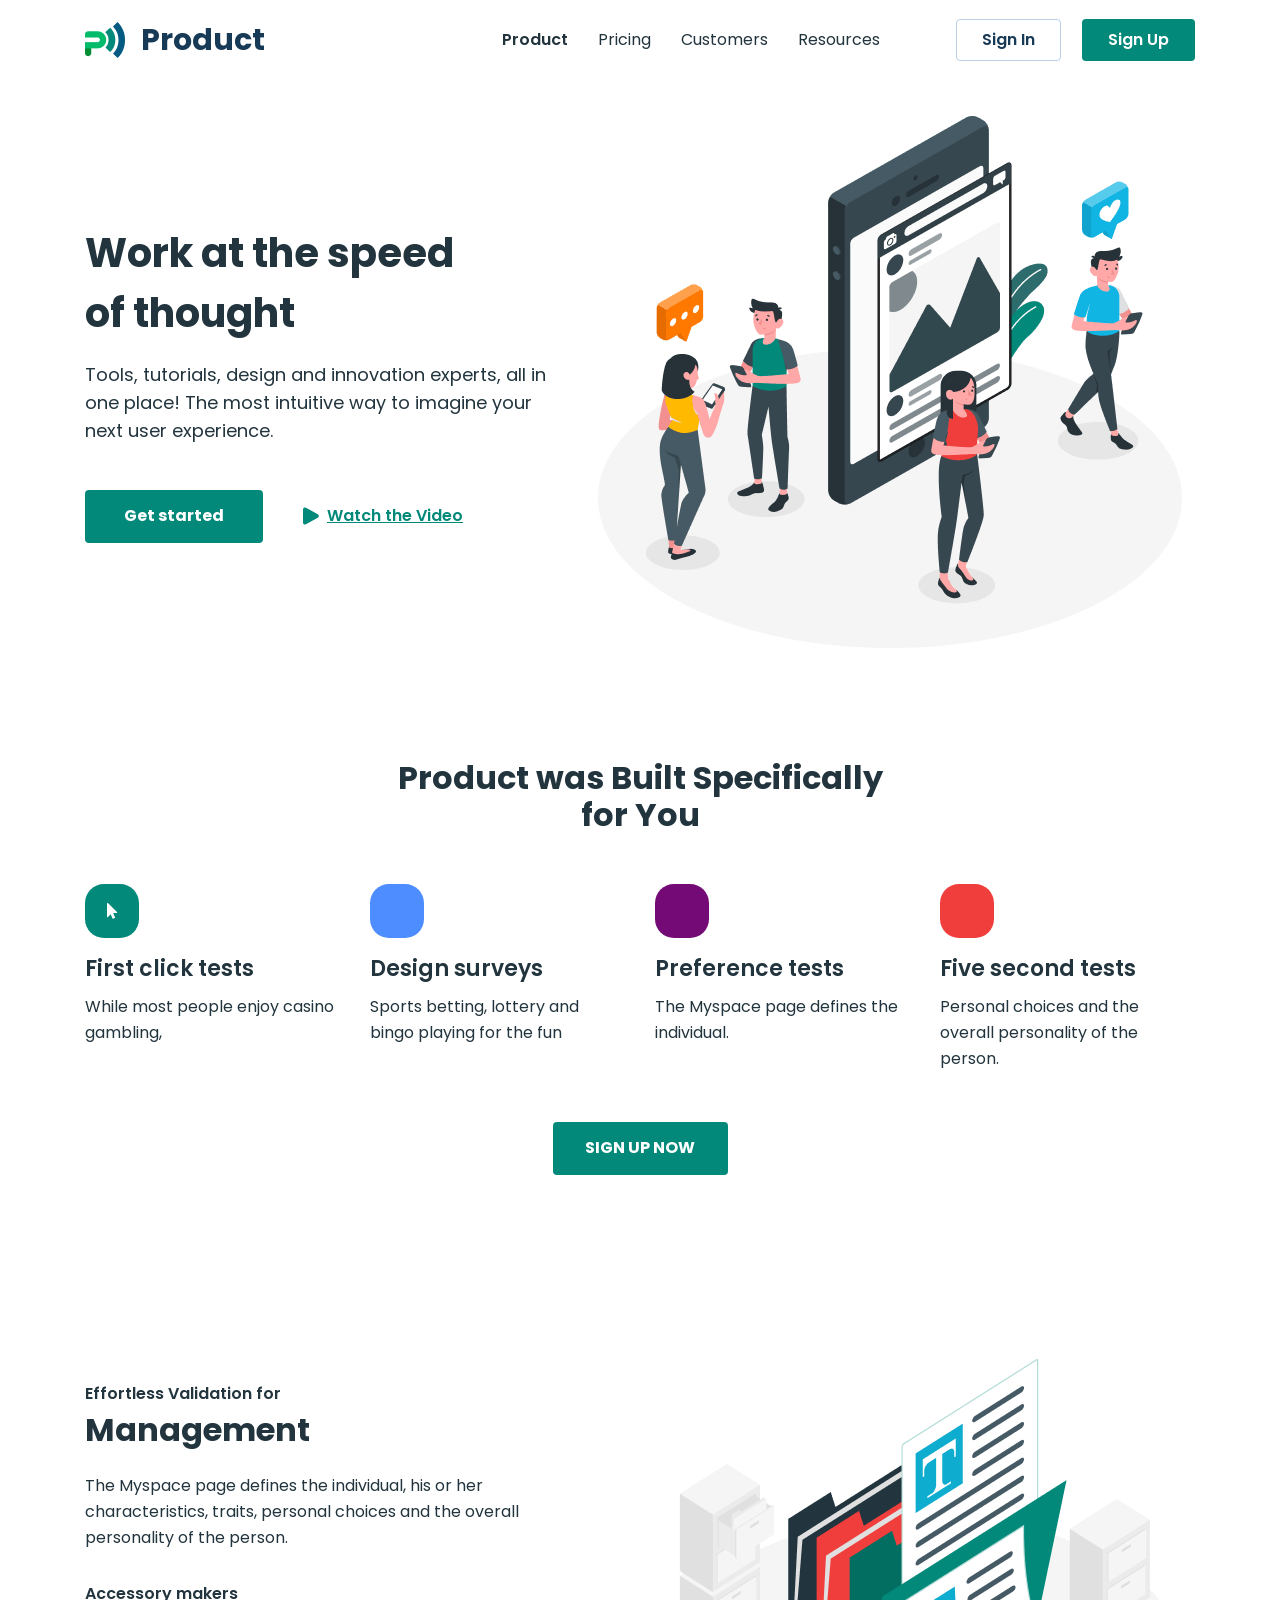
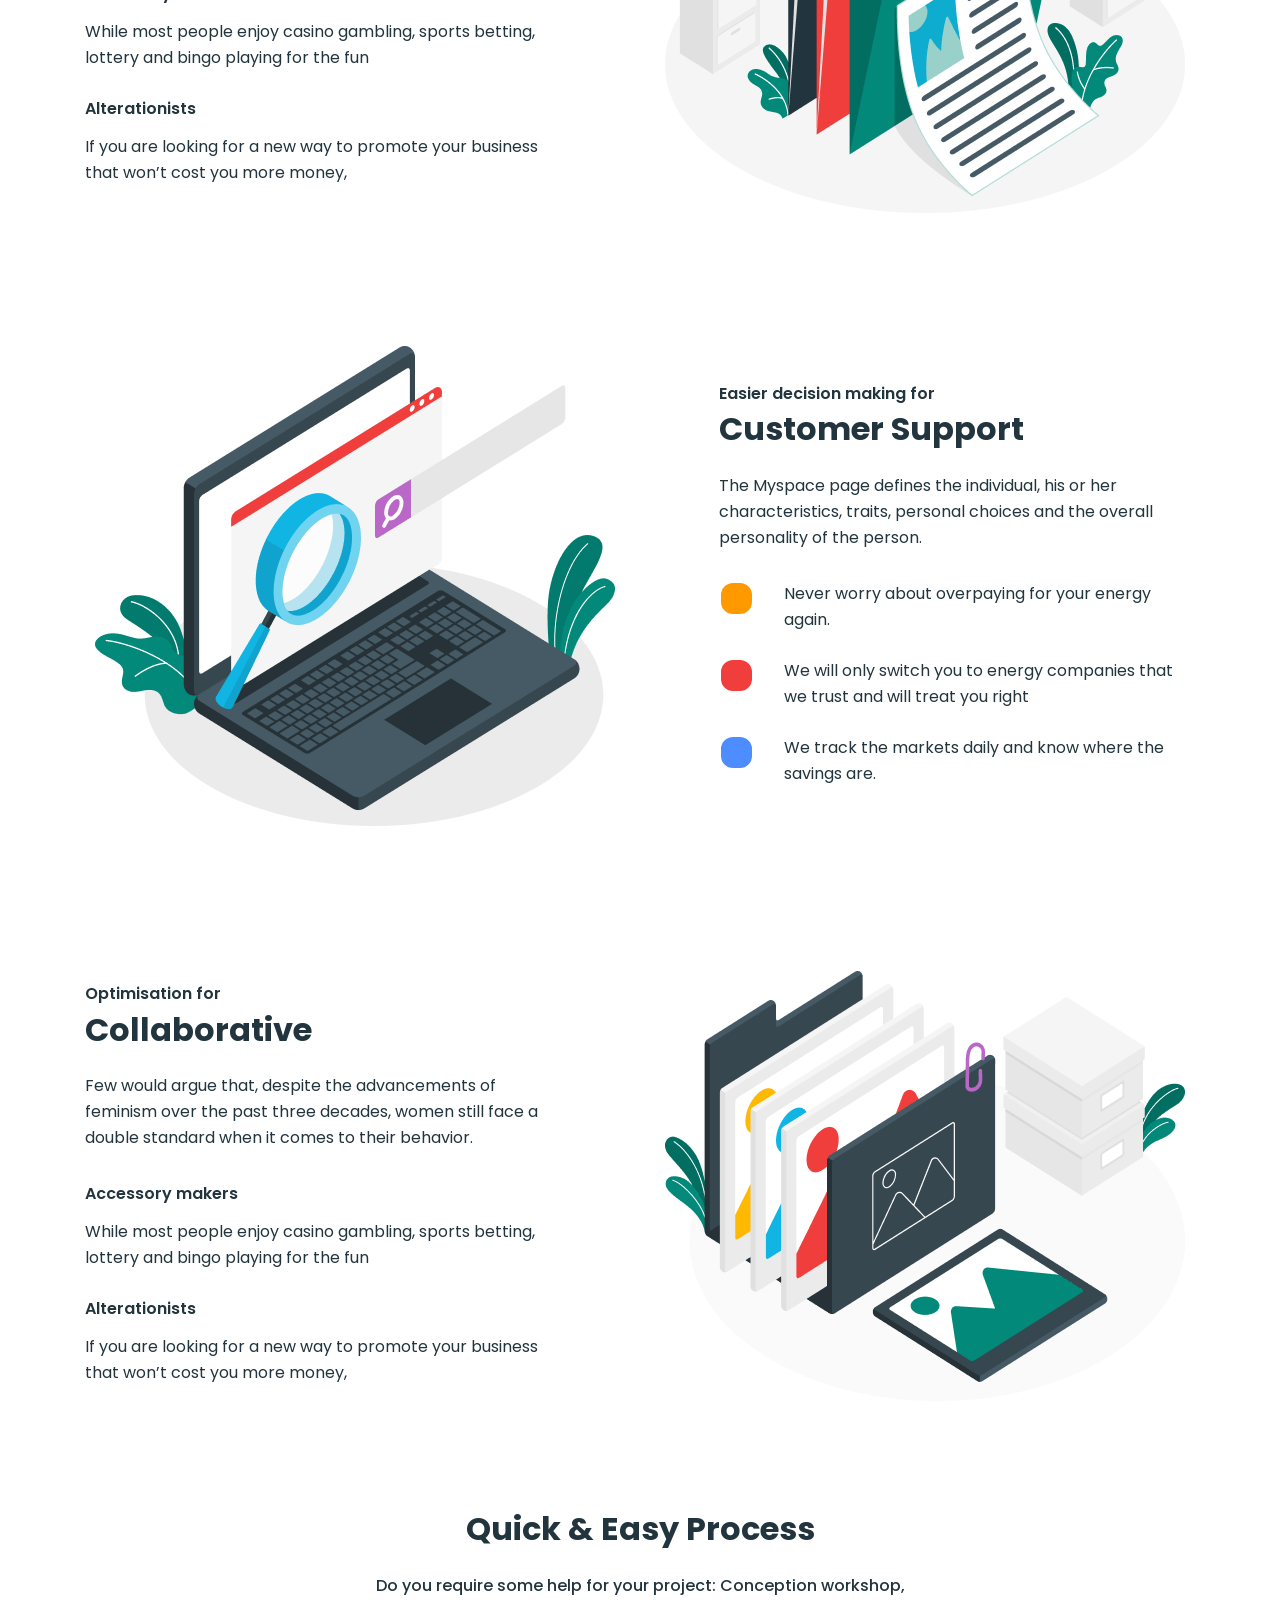
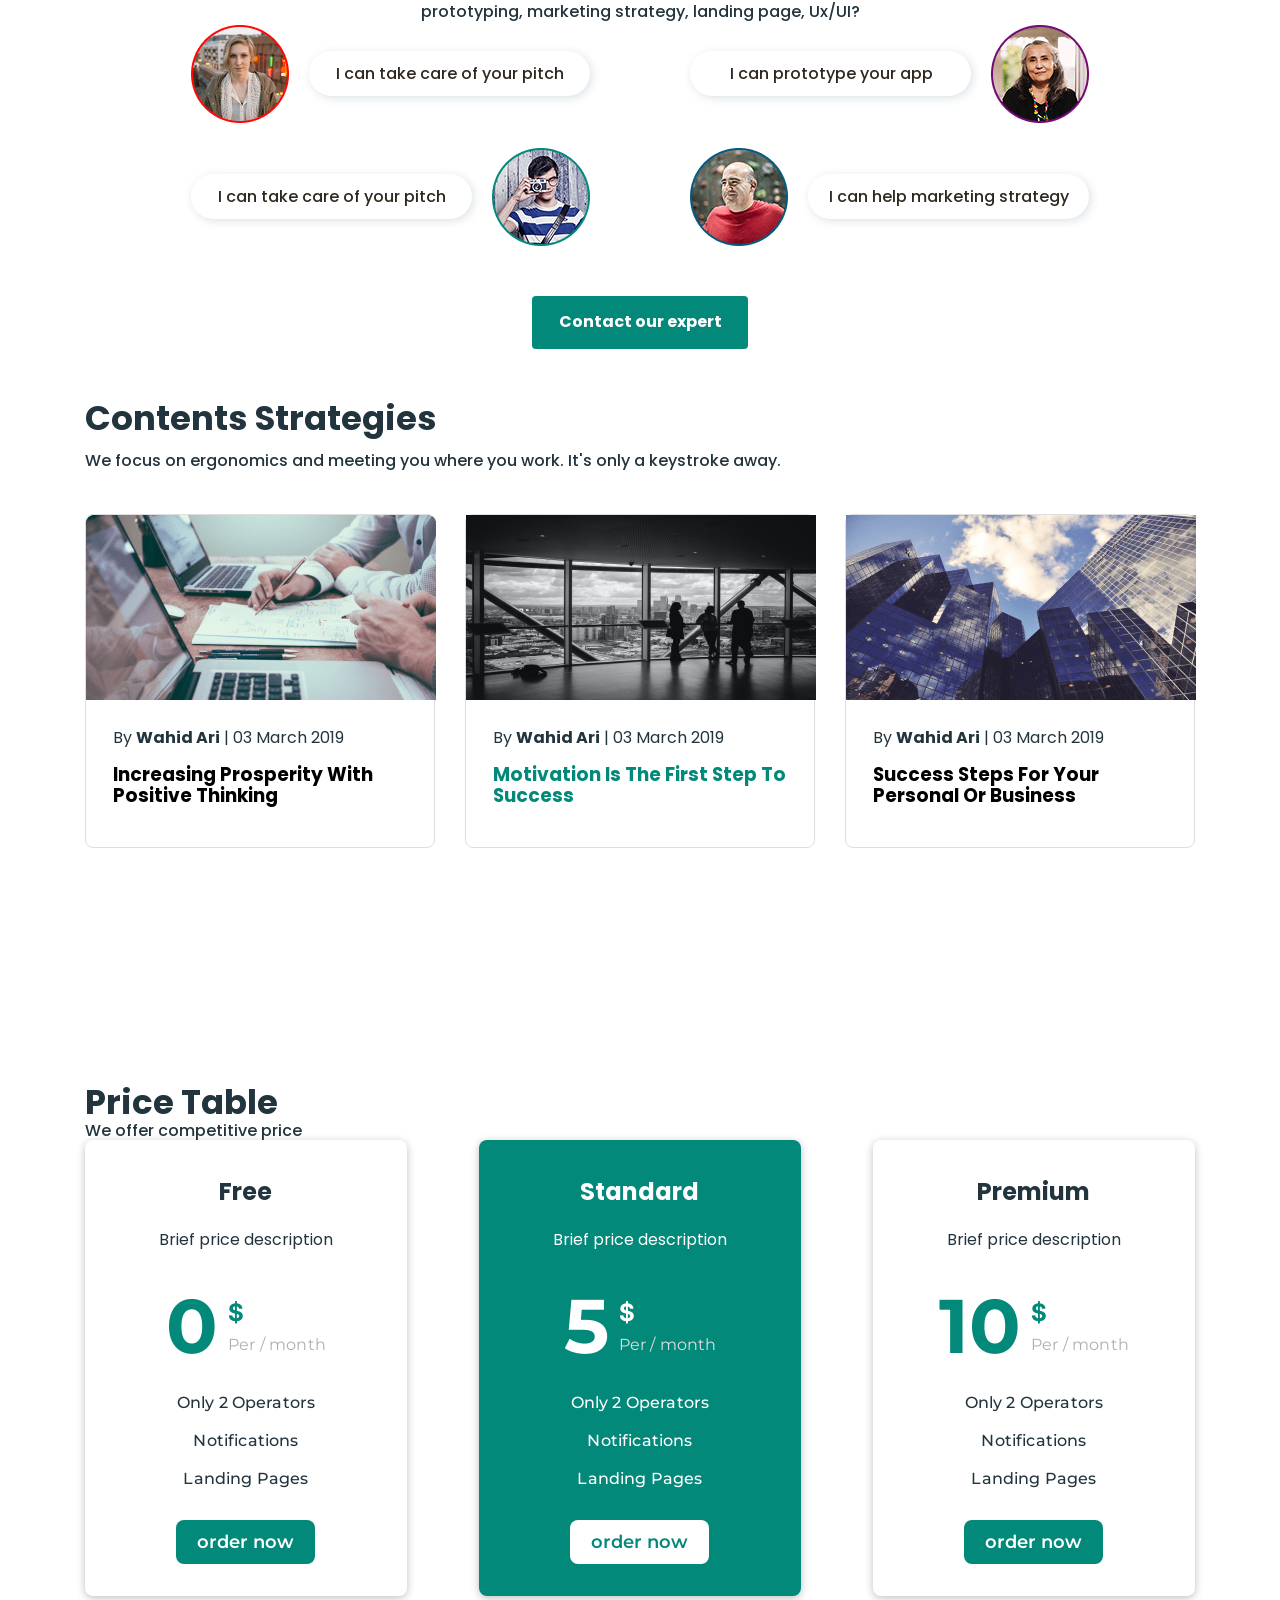
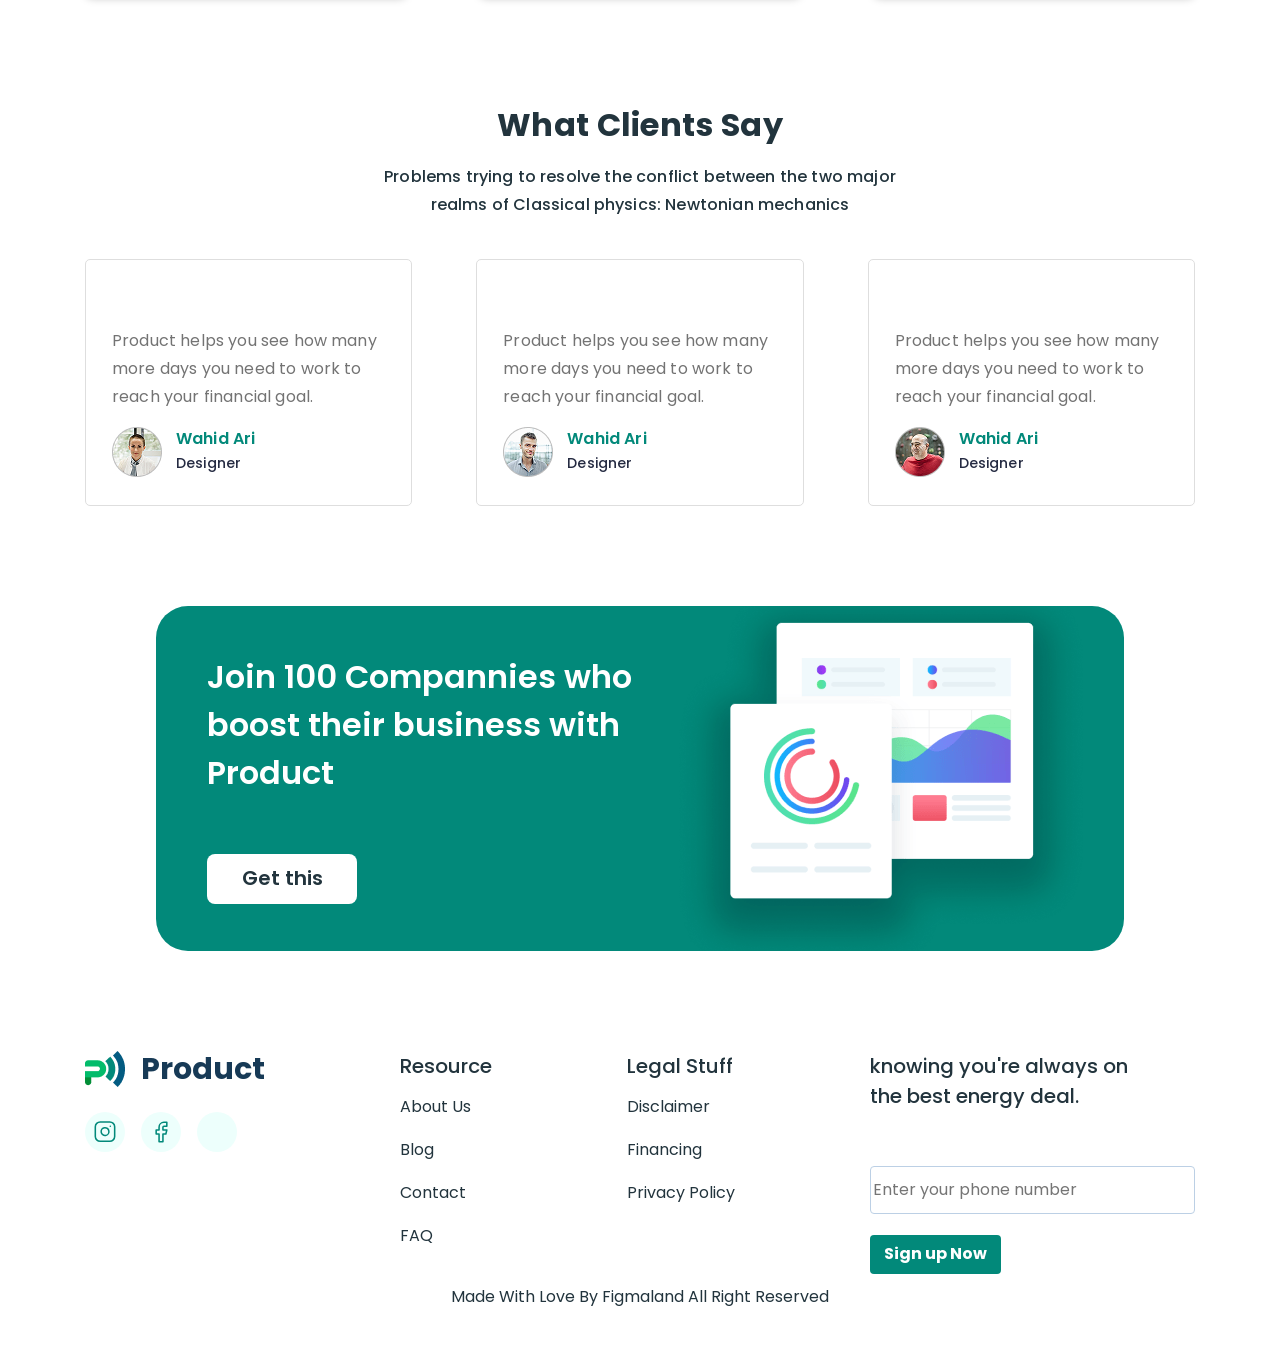
==== index.html @ 06da308f "add icon" ====
<!DOCTYPE html>
<html lang="en">
  <head>
    <meta charset="UTF-8" />
    <meta name="viewport" content="width=device-width, initial-scale=1.0" />
    <title>Bissnes promotion</title>
    <!-- <link rel="preconnect" href="https://fonts.googleapis.com">
<link rel="preconnect" href="https://fonts.gstatic.com" crossorigin>
<link href="https://fonts.googleapis.com/css2?family=Inter:wght@100..900&family=Montserrat:wght@100..900&family=Poppins:wght@400;500;600;700;800;900&family=Roboto:wght@100..900&display=swap" rel="stylesheet"> -->
    <link
      rel="stylesheet"
      href="https://cdnjs.cloudflare.com/ajax/libs/modern-normalize/3.0.1/modern-normalize.min.css"
      integrity="sha512-q6WgHqiHlKyOqslT/lgBgodhd03Wp4BEqKeW6nNtlOY4quzyG3VoQKFrieaCeSnuVseNKRGpGeDU3qPmabCANg=="
      crossorigin="anonymous"
      referrerpolicy="no-referrer" />
    <link rel="preconnect" href="https://fonts.googleapis.com" />
    <link rel="preconnect" href="https://fonts.gstatic.com" crossorigin />
    <link
      href="https://fonts.googleapis.com/css2?family=Inter:opsz,wght@14..32,100..900&family=Montserrat:wght@100..900&family=Poppins:wght@400;500;600;700;800;900&family=Roboto:wght@100..900&display=swap"
      rel="stylesheet" />
    <link rel="stylesheet" href="./css/styles.css" />
  </head>

  <body>
    <!-- #region header -->
    <header class="main-header">
      <!-- (nav>(a>img)+ul>li*4>a)+ul>li*2>button -->
      <div class="container">
        <nav class="navigation">
          <a href="./index.html" class="nav-logo"
            ><img
              src="./images/logo.png"
              alt="logo"
              class="nav-logo-img" />Product</a
          >
          <ul class="nav-list">
            <li class="nav-list-item">
              <a href="./index.html" class="nav-list-link current">Product</a>
            </li>
            <li class="nav-list-item">
              <a href="./pricing.html" class="nav-list-link">Pricing</a>
            </li>
            <li class="nav-list-item">
              <a href="./customers.html" class="nav-list-link">Customers</a>
            </li>
            <li class="nav-list-item">
              <a href="./resourses.html" class="nav-list-link">Resources</a>
            </li>
          </ul>
        </nav>
        <ul class="header-list-btn">
          <li class="header-item-btn">
            <button type="button" class="header-btn sign-in">Sign In</button>
          </li>
          <li class="header-item-btn">
            <button type="button" class="header-btn sign-up">Sign Up</button>
          </li>
        </ul>
      </div>
    </header>
    <!-- #endregion header-->
    <main>
      <!-- #region hero -->
      <section class="hero">
        <!-- h1+p+(ul>li*2>button)+img -->
        <div class="container">
          <div class="hero-wrap">
            <h1 class="hero-title">Work at the speed of thought</h1>
            <p class="hero-title-descr">
              Tools, tutorials, design and innovation experts, all in one place!
              The most intuitive way to imagine your next user experience.
            </p>
            <ul class="hero-list-btn">
              <li class="hero-list-item">
                <button type="button" class="hero-btn get-started">
                  Get started
                </button>
              </li>
              <li class="hero-list-item">
                <button type="button" class="hero-btn watch-btn">
                  <svg
                    width="16"
                    height="18"
                    viewBox="0 0 16 18"
                    class="hero-icon">
                    <use href="./images/icons.svg#icon-triangle" />
                  </svg>
                  Watch the Video
                </button>
              </li>
            </ul>
          </div>
          <img src="./images/hero.png" alt="peoples and gadges" width="610" />
        </div>
      </section>
      <!-- #endregion hero -->

      <!-- #region specially -->
      <section class="specifically">
        <!--  h2+(ul>li*4>h3+p)+button -->
        <div class="container">
          <h2 class="specifically-title">
            Product was Built Specifically for You
          </h2>
          <ul class="specifically-list">
            <li class="specifically-list-item">
              <div class="spec-wrap green">
                <svg
                  width="11"
                  height="18"
                  viewBox="0 0 11 18"
                  class="specifically-icon">
                  <use href="./images/icons.svg#icon-cursor" />
                </svg>
              </div>
              <h3 class="specifically-item-title">First click tests</h3>
              <p class="specifically-item-descr">
                While most people enjoy casino gambling,
              </p>
            </li>
            <li class="specifically-list-item">
              <div class="spec-wrap blue"></div>
              <h3 class="specifically-item-title">Design surveys</h3>
              <p class="specifically-item-descr">
                Sports betting, lottery and bingo playing for the fun
              </p>
            </li>
            <li class="specifically-list-item">
              <div class="spec-wrap fiolet"></div>
              <h3 class="specifically-item-title">Preference tests</h3>
              <p class="specifically-item-descr">
                The Myspace page defines the individual.
              </p>
            </li>
            <li class="specifically-list-item">
              <div class="spec-wrap red"></div>
              <h3 class="specifically-item-title">Five second tests</h3>
              <p class="specifically-item-descr">
                Personal choices and the overall personality of the person.
              </p>
            </li>
          </ul>
          <button type="button" class="specifically-btn">Sign up now</button>
        </div>
      </section>
      <!-- #endregion specially-->

      <!-- #region management -->
      <section class="management">
        <div class="container">
          <div class="managament-main-text">
            <p class="management-subtitle">Effortless Validation for</p>
            <h2 class="management-title">Management</h2>
            <p class="management-title-descr">
              The Myspace page defines the individual, his or her
              characteristics, traits, personal choices and the overall
              personality of the person.
            </p>
            <ul class="management-list">
              <li class="management-list-item">
                <h3 class="management-item-title">Accessory makers</h3>
                <p class="management-item-subtitle">
                  While most people enjoy casino gambling, sports betting,
                  lottery and bingo playing for the fun
                </p>
              </li>
              <li class="management-list-item">
                <h3 class="management-item-title">Alterationists</h3>
                <p class="management-item-subtitle">
                  If you are looking for a new way to promote your business that
                  won’t cost you more money,
                </p>
              </li>
            </ul>
          </div>
          <img src="./images/management.png" alt="management" />
        </div>
      </section>
      <!-- #endregion management-->

      <!-- #region Customer -->

      <section class="customer">
        <div class="container customer-wrap">
          <div class="customer-main-text">
            <p class="customer-subtitle">Easier decision making for</p>
            <h2 class="customer-title">Customer Support</h2>
            <p class="customer-title-descr">
              The Myspace page defines the individual, his or her
              characteristics, traits, personal choices and the overall
              personality of the person.
            </p>
            <ul class="customer-list">
              <li class="customer-list-item">
                <div class="customer-item-wrap orange-wrap">
                  <svg width="16" height="12" class="customer-item-icon">
                    <use href="./images/icons.svg#tick" />
                  </svg>
                </div>
                <p class="customer-item-descr">
                  Never worry about overpaying for your energy again.
                </p>
              </li>
              <li class="customer-list-item">
                <div class="customer-item-wrap red-wrap">
                  <svg width="16" height="12" class="customer-item-icon">
                    <use href="./images/icons.svg#tick" />
                  </svg>
                </div>
                <p class="customer-item-descr">
                  We will only switch you to energy companies that we trust and
                  will treat you right
                </p>
              </li>
              <li class="customer-list-item">
                <div class="customer-item-wrap blue-wrap">
                  <svg width="16" height="12" class="customer-item-icon">
                    <use href="./images/icons.svg#tick" />
                  </svg>
                </div>
                <p class="customer-item-descr">
                  We track the markets daily and know where the savings are.
                </p>
              </li>
            </ul>
          </div>
          <img src="./images/support.png" alt="support" width="540" />
        </div>
      </section>
      <!-- #endregion Customer-->

      <!-- #region collaboration   -->
      <!-- #region Collaborative -->
      <section class="collaborative">
        <div class="container collaborative-wrap">
          <div class="collaborative-main-text">
            <p class="collaborative-subtitle">Optimisation for</p>
            <h2 class="collaborative-title">Collaborative</h2>
            <p class="collaborative-title-descr">
              Few would argue that, despite the advancements of feminism over
              the past three decades, women still face a double standard when it
              comes to their behavior.
            </p>
            <ul class="collaborative-list">
              <li class="collaborative-list-item">
                <h3 class="collaborative-item-title">Accessory makers</h3>
                <p class="collaborative-item-descr">
                  While most people enjoy casino gambling, sports betting,
                  lottery and bingo playing for the fun
                </p>
              </li>
              <li class="collaborative-list-item">
                <h3 class="collaborative-item-title">Alterationists</h3>
                <p class="collaborative-item-descr">
                  If you are looking for a new way to promote your business that
                  won’t cost you more money,
                </p>
              </li>
            </ul>
          </div>
          <img src="./images/collaboration.png" alt="Collaborative" />
        </div>
      </section>

      <!-- #endregion collaboration  -->
      <!-- #region process  -->
      <section class="process">
        <div class="container">
          <h2 class="process-title">Quick & Easy Process</h2>
          <p class="process-title-descr">
            Do you require some help for your project: Conception workshop,
            prototyping, marketing strategy, landing page, Ux/UI?
          </p>
          <ul class="process-list">
            <li class="process-list-item">
              <img src="./images/girl.png" alt="worker-one" width="98" />
              <p class="process-item-descr">I can take care of your pitch</p>
            </li>
            <li class="process-list-item">
              <img src="./images/woman.png" alt="worker-two" width="98" />
              <p class="process-item-descr">I can prototype your app</p>
            </li>
            <li class="process-list-item">
              <img src="./images/boy.png" alt="worker-tree" width="98" />
              <p class="process-item-descr">I can take care of your pitch</p>
            </li>
            <li class="process-list-item">
              <img src="./images/man.png" alt="worker-four" width="98" />
              <p class="process-item-descr">I can help marketing strategy</p>
            </li>
          </ul>
          <button type="button" class="process-btn">Contact our expert</button>
        </div>
      </section>
      <!-- #endregion process -->
      <!-- #region Contents Strategies -->
      <section class="strategy">
        <div class="container">
          <h2 class="strategy-title">Contents Strategies</h2>
          <p class="strategy-title-descr">
            We focus on ergonomics and meeting you where you work. It's only a
            keystroke away.
          </p>
          <ul class="strategy-list">
            <li class="strategy-list-item">
              <a href=""><img src="./images/hands.png" alt="hands" /></a>
              <div class="strategy-item-author">
                <p class="strategy-author">
                  By <span class="author">Wahid Ari</span> | 03 March 2019
                </p>
                <h3 class="strategy-item-descr">
                  Increasing Prosperity With Positive Thinking
                </h3>
              </div>
            </li>
            <li class="strategy-list-item">
              <a href=""><img src="./images/peoples.png" alt="peoples" /></a>
              <div class="strategy-item-author">
                <p class="strategy-author">
                  By <span class="author">Wahid Ari</span> | 03 March 2019
                </p>
                <h3 class="strategy-item-descr mind">
                  Motivation Is The First Step To Success
                </h3>
              </div>
            </li>
            <li class="strategy-list-item">
              <a href=""><img src="./images/build.png" alt="building" /></a>
              <div class="strategy-item-author">
                <p class="strategy-author">
                  By <span class="author">Wahid Ari</span> | 03 March 2019
                </p>
                <h3 class="strategy-item-descr">
                  Success Steps For Your Personal Or Business
                </h3>
              </div>
            </li>
          </ul>
        </div>
      </section>
      <!-- #endregion QContents Strategies -->
      <!-- #region price -->
      <section class="price">
        <div class="container">
          <h2 class="price-title">Price Table</h2>
          <p class="price-title-descr">We offer competitive price</p>
          <ul class="price-list">
            <li class="price-list-item">
              <h3 class="price-item-title">Free</h3>
              <p class="price-item-descr">Brief price description</p>
              <div class="item-price">
                <p class="card-price">0</p>
                <div class="card-tarif">
                  <p class="card-price-valute">$</p>
                  <p class="card-price-period">Per / month</p>
                </div>
              </div>
              <ul class="operations-list">
                <li class="operations-list-item">Only 2 Operators</li>
                <li class="operations-list-item">Notifications</li>
                <li class="operations-list-item">Landing Pages</li>
              </ul>
              <button type="button" class="price-item-btn">order now</button>
            </li>
            <li class="price-list-item">
              <h3 class="price-item-title">Standard</h3>
              <p class="price-item-descr">Brief price description</p>
              <div class="item-price">
                <p class="card-price">5</p>
                <div class="card-tarif">
                  <p class="card-price-valute">$</p>
                  <p class="card-price-period">Per / month</p>
                </div>
              </div>
              <ul class="operations-list">
                <li class="operations-list-item">Only 2 Operators</li>
                <li class="operations-list-item">Notifications</li>
                <li class="operations-list-item">Landing Pages</li>
              </ul>
              <button type="button" class="price-item-btn">order now</button>
            </li>
            <li class="price-list-item">
              <h3 class="price-item-title">Premium</h3>
              <p class="price-item-descr">Brief price description</p>
              <div class="item-price">
                <p class="card-price">10</p>
                <div class="card-tarif">
                  <p class="card-price-valute">$</p>
                  <p class="card-price-period">Per / month</p>
                </div>
              </div>
              <ul class="operations-list">
                <li class="operations-list-item">Only 2 Operators</li>
                <li class="operations-list-item">Notifications</li>
                <li class="operations-list-item">Landing Pages</li>
              </ul>
              <button type="button" class="price-item-btn">order now</button>
            </li>
          </ul>
        </div>
      </section>
      <!-- #endregion price-->
      <!-- #region clients -->
      <section class="clients">
        <div class="container">
          <h2 class="clients-title">What Clients Say</h2>
          <p class="clients-title-descr">
            Problems trying to resolve the conflict between the two major realms
            of Classical physics: Newtonian mechanics
          </p>
          <ul class="clients-list">
            <li class="clients-item">
              <ul class="clients-list-stars">
                <li class="clienta-item-stars">
                  <svg width="18" height="18">
                    <use href="./images/icons.svg#star" />
                  </svg>
                </li>
                <li class="clienta-item-stars">
                  <svg width="18" height="18">
                    <use href="./images/icons.svg#star" />
                  </svg>
                </li>
                <li class="clienta-item-stars">
                  <svg width="18" height="18">
                    <use href="./images/icons.svg#star" />
                  </svg>
                </li>
                <li class="clienta-item-stars">
                  <svg width="18" height="18">
                    <use href="./images/icons.svg#star" />
                  </svg>
                </li>
                <li class="clienta-item-stars">
                  <svg width="18" height="18">
                    <use href="./images/icons.svg#star-stroke" />
                  </svg>
                </li>
              </ul>
              <p class="clients-item-descr">
                Product helps you see how many more days you need to work to
                reach your financial goal.
              </p>
              <div class="clients-item-wrap">
                <img src="./images/girl-client.jpg" alt="girl" />
                <div class="clients-item-text">
                  <h3 class="clients-item-name">Wahid Ari</h3>
                  <p class="clins-item-prof">Designer</p>
                </div>
              </div>
            </li>
            <li class="clients-item">
              <ul class="clients-list-stars">
                <li class="clienta-item-stars">
                  <svg width="18" height="18">
                    <use href="./images/icons.svg#star" />
                  </svg>
                </li>
                <li class="clienta-item-stars">
                  <svg width="18" height="18">
                    <use href="./images/icons.svg#star" />
                  </svg>
                </li>
                <li class="clienta-item-stars">
                  <svg width="18" height="18">
                    <use href="./images/icons.svg#star" />
                  </svg>
                </li>
                <li class="clienta-item-stars">
                  <svg width="18" height="18">
                    <use href="./images/icons.svg#star" />
                  </svg>
                </li>
                <li class="clienta-item-stars">
                  <svg width="18" height="18">
                    <use href="./images/icons.svg#star-stroke" />
                  </svg>
                </li>
              </ul>
              <p class="clients-item-descr">
                Product helps you see how many more days you need to work to
                reach your financial goal.
              </p>
              <div class="clients-item-wrap">
                <img src="./images/boy-client.png" alt="boy" />
                <div class="clients-item-text">
                  <h3 class="clients-item-name">Wahid Ari</h3>
                  <p class="clins-item-prof">Designer</p>
                </div>
              </div>
            </li>
            <li class="clients-item">
              <ul class="clients-list-stars">
                <li class="clienta-item-stars">
                  <svg width="18" height="18">
                    <use href="./images/icons.svg#star" />
                  </svg>
                </li>
                <li class="clienta-item-stars">
                  <svg width="18" height="18">
                    <use href="./images/icons.svg#star" />
                  </svg>
                </li>
                <li class="clienta-item-stars">
                  <svg width="18" height="18">
                    <use href="./images/icons.svg#star" />
                  </svg>
                </li>
                <li class="clienta-item-stars">
                  <svg width="18" height="18">
                    <use href="./images/icons.svg#star" />
                  </svg>
                </li>
                <li class="clienta-item-stars">
                  <svg width="18" height="18">
                    <use href="./images/icons.svg#star-stroke" />
                  </svg>
                </li>
              </ul>
              <p class="clients-item-descr">
                Product helps you see how many more days you need to work to
                reach your financial goal.
              </p>
              <div class="clients-item-wrap">
                <img src="./images/man-client.png" alt="man" />
                <div class="clients-item-text">
                  <h3 class="clients-item-name">Wahid Ari</h3>
                  <p class="clins-item-prof">Designer</p>
                </div>
              </div>
            </li>
          </ul>
        </div>
      </section>
      <!-- #endregion clients -->

      <!-- #region promo -->
      <section class="promo">
        <div class="container">
          <div class="promo-wrap">
            <h2 hidden>Promo</h2>
            <p class="promo-descr">
              Join 100 Compannies who boost their business with Product
            </p>
            <button type="button" class="promo-btn">Get this</button>
          </div>
          <img src="./images/promo.png" alt="promo" />
        </div>
      </section>
      <!-- #endregion promo-->
    </main>
    <!-- #region footer -->

    <footer class="footer">
      <div class="container">
        <div class="footer-container">
          <a href="./index.html" class="footer-logo"
            ><img src="./images/logo.png" alt="logo" />Product</a
          >
          <ul class="footer-social-list">
            <li class="footer-social-item">
              <a href="" class="footer-social-link"
                ><svg width="24" height="24" class="footer-social-icon">
                  <use href="./images/icons.svg#icon-instagram" /></svg
              ></a>
            </li>
            <li class="footer-social-item">
              <a href="" class="footer-social-link"
                ><svg width="24" height="24" class="footer-social-icon">
                  <use href="./images/icons.svg#icon-facebook" /></svg
              ></a>
            </li>
            <li class="footer-social-item">
              <a href="" class="footer-social-link"
                ><svg width="24" height="24" class="footer-social-icon">
                  <use href="./images/icons.svg#icon-twit" /></svg
              ></a>
            </li>
          </ul>
        </div>
        <div class="footer-container">
          <p class="footer-resourses">Resource</p>
          <ul class="footer-resourses-list">
            <li class="footer-resourses-item">
              <a href="" class="footer-resourses-link">About Us</a>
            </li>
            <li class="footer-resourses-item">
              <a href="" class="footer-resourses-link"> Blog </a>
            </li>
            <li class="footer-resourses-item">
              <a href="" class="footer-resourses-link">Contact</a>
            </li>
            <li class="footer-resourses-item">
              <a href="" class="footer-resourses-link">FAQ</a>
            </li>
          </ul>
        </div>
        <div class="footer-container">
          <p class="footer-stuff">Legal Stuff</p>
          <ul class="footer-stuff-list">
            <li class="footer-stuff-item">
              <a href="" class="footer-stuff-link">Disclaimer</a>
            </li>
            <li class="footer-stuff-item">
              <a href="" class="footer-stuff-link">Financing</a>
            </li>
            <li class="footer-stuff-item">
              <a href="" class="footer-stuff-link">Privacy Policy</a>
            </li>
          </ul>
        </div>
        <div class="footer-container">
          <p class="footer-form-title">
            knowing you're always on the best energy deal.
          </p>
          <form class="footer-form">
            <label for="user-tel"></label>
            <input
              type="tel"
              id="user-tel"
              name="tel"
              placeholder="Enter your phone number"
              class="footer-form-input" />
            <button type="submit" class="footer-btn">Sign up Now</button>
          </form>
        </div>
      </div>
      <p class="footer-text-end">
        Made With Love By Figmaland All Right Reserved
      </p>
    </footer>
    <!-- #endregion footer -->
  </body>
</html>
---- css/styles.css ----
/* #region base */
body {
    font-family: "Poppins",
        sans-serif;
}

a {
    text-decoration: none;
}

ul,
ol {
    list-style-type: none;
    margin: 0;
    padding-left: 0;
}

h1,
h2,
h3,
h4,
h5,
h6,
p {
    margin: 0;
}

button {
    cursor: pointer;
    padding: 0;
    border: none;
}

img {
    display: block;
}

.container {
    width: 1150px;
    padding: 0 20px;
    margin: 0 auto;
}

/* #endregion base*/

/* #region header */

.main-header .container {
    display: flex;
    justify-content: space-between;
    align-items: center;
}

.navigation {
    display: flex;
    gap: 237px;
}

.nav-logo {
    font-weight: 700;
    font-size: 30px;
    align-items: center;
    /* line-height: 28px; */
    line-height: 0.93333;
    color: #173a56;
    display: flex;
    gap: 16px;
}

.nav-logo-img {}

.nav-list {
    display: flex;
    gap: 30px;
}

.nav-list-item {}

.nav-list-link {
    font-weight: 400;
    font-size: 16px;
    padding: 26px 0;
    display: block;
    /* line-height: 28px; */
    line-height: 1.75;
    color: #22343d;
}

.current {
    font-weight: 600;
}

.header-list-btn {
    display: flex;
    gap: 21px;
}

.header-item-btn {}

.header-btn {
    border-radius: 4px;
    font-weight: 600;
    font-size: 16px;

}

.sign-in {
    border: 1px solid #bcd0e5;
    width: 105px;
    height: 42px;
    color: #173a56;
    background-color: #fff;
}

.sign-up {
    width: 113px;
    height: 42px;
    background: #02897a;
    color: #fff;
}

/* #endregion header*/

/* #region hero */
.hero {
    padding: 25px 0 50px;
}

.hero .container {
    display: flex;
    align-items: center;
    gap: 35px;
}

.hero-title {
    font-weight: 700;
    font-size: 40px;
    max-width: 385px;
    /* line-height: 60px; */
    line-height: 1.5;
    color: #22343d;
    margin-bottom: 18px;
}

.hero-title-descr {
    font-weight: 400;
    font-size: 18px;
    /* line-height: 28px; */
    line-height: 1.55556;
    color: #22343d;
    margin-bottom: 45px;
}

.hero-list-btn {
    display: flex;
    align-items: center;
    gap: 30px;
}

.hero-list-item {}

.hero-btn {
    border-radius: 4px;
    font-size: 16px;
}

.get-started {
    background: #02897a;
    color: #fff;
    font-weight: 700;
    width: 178px;
    height: 53px;
}

.watch-btn {
    background: transparent;
    width: 180px;
    height: 53px;
    font-weight: 600;
    text-decoration: underline;
    text-decoration-skip-ink: none;
    color: #02897a;
    display: flex;
    align-items: center;
    justify-content: center;
    gap: 8px;
    transition: background-color 250ms cubic-bezier(0.4, 0, 0.2, 1), color 250ms cubic-bezier(0.4, 0, 0.2, 1);
}

.hero-icon {
    border-radius: 2px;
    fill: #02897a;
    transition: fill 250ms cubic-bezier(0.4, 0, 0.2, 1)
}

.watch-btn:hover,
.watch-btn:focus {
    background-color: #02897a;
    color: #fff;
    transform: scale(1.15);
}

.watch-btn:hover .hero-icon,
.watch-btn:focus .hero-icon {
    fill: #fff;
}

/* #endregion hero*/

/* #region specifically */
.specifically {
    padding: 50px 0 70px;
}

.container {}

.specifically-title {
    font-weight: 700;
    font-size: 32px;
    text-align: center;
    color: #22343d;
    max-width: 530px;
    margin: 0 auto 50px;
    margin-bottom: 50px;
}

.specifically-list {
    display: flex;
    gap: 30px;
    margin-bottom: 50px;
}

.specifically-list-item {
    width: calc((100% - 90px) / 4);
}

.spec-wrap {
    margin-bottom: 18px;
    border-radius: 19px;
    width: 54px;
    height: 54px;
    display: flex;
    align-items: center;
    justify-content: center;
}

.green {
    background: #02897a;
}

.blue {
    background: #4d8dff;
}

.fiolet {
    background: #740a76;
}

.red {
    background: #f03e3d;
}

.specifically-icon {
    fill: #fff;
}

.specifically-item-title {
    font-weight: 600;
    font-size: 22px;
    color: #22343d;
    margin-bottom: 13px;
}

.specifically-item-descr {
    font-weight: 400;
    font-size: 16px;

    /* line-height: 26px; */
    line-height: 1.625;
    color: #22343d;
}


.specifically-btn {
    border-radius: 4px;
    width: 175px;
    height: 53px;
    background: #02897a;
    font-weight: 700;
    font-size: 16px;
    color: #fff;
    text-transform: uppercase;
    margin: 0 auto;
    display: block;
}

/* #endregion specifically */
/* #region managament */
.management {
    padding-top: 91px;
    padding-bottom: 50px;
}

.management .container {
    display: flex;
    align-items: center;
    gap: 84px;
}

.managament-main-text {}

.management-subtitle {
    margin-bottom: 8px;
    font-weight: 600;
    font-size: 16px;
    color: #22343d;
}

.management-title {
    margin-bottom: 25px;
    font-weight: 700;
    font-size: 32px;
    color: #22343d;
}

.management-title-descr {
    font-weight: 400;
    font-size: 16px;
    margin-bottom: 30px;
    /* line-height: 26px; */
    line-height: 1.625;
    color: #22343d;
}

.management-list {}

.management-list-item {}

.management-item-title {
    font-weight: 600;
    font-size: 16px;
    margin-bottom: 12px;
    /* line-height: 26px; */
    line-height: 1.625;
    color: #22343d;
}

.management-item-subtitle {
    font-weight: 400;
    font-size: 16px;

    /* line-height: 26px; */
    line-height: 1.625;
    color: #22343d;
}

.management-list-item:not(:last-child) {
    margin-bottom: 25px;

}

/* #endregion managament*/
/* #region customer */

.customer {
    padding: 50px 0;
}

.customer-wrap {
    display: flex;
    flex-direction: row-reverse;
    align-items: center;
    gap: 94px;
}

.customer-main-text {}

.customer-subtitle {
    font-weight: 600;
    font-size: 16px;
    color: #22343d;
    margin-bottom: 8px;
}

.customer-title {
    font-weight: 700;
    font-size: 32px;
    color: #22343d;
    margin-bottom: 25px;
}

.customer-title-descr {
    font-weight: 400;
    font-size: 16px;
    margin-bottom: 30px;
    /* line-height: 26px; */
    line-height: 1.625;
    color: #22343d;
}

.customer-list {}

.customer-list-item {
    display: flex;
    gap: 30px;
}

.customer-list-item:not(:last-child) {
    margin-bottom: 25px;
}

.customer-item-wrap {
    width: 35px;
    height: 35px;
    border: 2.92px solid #fff;
    border-radius: 14px;
    flex-shrink: 0;
    display: flex;
    justify-content: center;
    align-items: center;
}

.orange-wrap {
    background-color: #FF9900;
}

.red-wrap {
    background-color: #F03E3D;
}

.blue-wrap {
    background-color: #4D8DFF;
}

.customer-item-icon {
    fill: #fff;
}

.customer-item-descr {
    font-weight: 400;
    font-size: 16px;

    /* line-height: 26px; */
    line-height: 1.625;
    color: #22343d;
}

/* #endregion customer*/

/* #region collaborative */
.collaborative {
    padding: 50px 0 75px;
}

.collaborative-wrap {
    display: flex;
    align-items: center;
    gap: 84px;
}

.collaborative-main-text {}

.collaborative-subtitle {
    font-weight: 600;
    font-size: 16px;
    color: #22343d;
    margin-bottom: 8px;
}

.collaborative-title {
    font-weight: 700;
    font-size: 32px;
    color: #22343d;
    margin-bottom: 25px;
}

.collaborative-title-descr {
    font-weight: 400;
    font-size: 16px;

    /* line-height: 26px; */
    line-height: 1.625;
    color: #22343d;
    margin-bottom: 30px;
}

.collaborative-list {}

.collaborative-list-item:not(:last-child) {
    margin-bottom: 25px;
}

.collaborative-item-title {
    font-weight: 600;
    font-size: 16px;

    /* line-height: 26px; */
    line-height: 1.625;
    color: #22343d;
    margin-bottom: 12px;
}

.collaborative-item-descr {
    font-weight: 400;
    font-size: 16px;

    /* line-height: 26px; */
    line-height: 1.625;
    color: #22343d;
}


/* #endregion collaborative*/
/* #region process */



.process-title {
    font-weight: 700;
    font-size: 32px;
    text-align: center;
    color: #22343d;
    margin-bottom: 25px;
}

.process-title-descr {
    font-weight: 500;
    font-size: 16px;
    margin-bottom: 40px;
    /* line-height: 26px; */
    line-height: 1.625;
    text-align: center;
    color: #22343d;
    max-width: 542px;
    margin: 0 auto;
}

.process-list {
    display: flex;
    flex-wrap: wrap;
    gap: 25px 100px;
    justify-content: center;
    margin-bottom: 50px;
}

.process-list-item {
    display: flex;
    align-items: center;
    gap: 20px;
}

.process-list-item:nth-child(2),
.process-list-item:nth-child(3) {
    flex-direction: row-reverse;
}

.process-item-descr {
    font-weight: 500;
    font-size: 16px;
    text-align: center;
    color: #2f281e;
    width: 281px;
    fill: #fff;
    box-shadow: 2px 2px 10px 0 rgba(23, 58, 86, 0.15);
    border-radius: 25px;
    padding: 14px 19px 12px 20px;
}

.process-btn {
    font-weight: 700;
    font-size: 16px;
    color: #fff;
    width: 216px;
    height: 53px;
    border-radius: 4px;
    background: #02897a;
    display: block;
    margin: 0 auto;
    transition: background-color 250ms cubic-bezier(0.4, 0, 0.2, 1), color 250ms cubic-bezier(0.4, 0, 0.2, 1);
}

.process-btn:hover,
.process-btn:focus {
    background-color: #336666;
}

/* #endregion process*/
/* #region strategy*/

.strategy {
    padding: 50px 0 150px;
}

.container {}

.strategy-title {
    font-weight: 700;
    font-size: 34px;
    color: #22343d;
    margin-bottom: 10px;
}

.strategy-title-descr {
    font-weight: 500;
    font-size: 16px;

    /* line-height: 26px; */
    line-height: 1.625;
    color: #22343d;
    margin-bottom: 40px;
}

.strategy-list {
    display: flex;
    gap: 30px;
}

.strategy-list-item {
    border-radius: 8px;
    width: calc((100% - 60px) / 3);
    border: 1px solid #dedede;
}

.strategy-item-author {
    padding: 24px 27px 40px;
}

.strategy-author {
    font-weight: 400;
    font-size: 16px;

    /* line-height: 28px; */
    line-height: 1.75;
    color: #22343d;
    margin-bottom: 12px;
}

.mind {
    color: #02897a;
}

.author {
    font-weight: 700;
}

.strategy-item-descr {}

/* #endregion strategy*/
/* #region price */

.price {
    padding: 85px 0 50px;
}

.container {}

.price-title {
    font-weight: 700;
    font-size: 34px;
    color: #22343d;
}

.price-title-descr {
    font-weight: 500;
    font-size: 16px;
    color: #22343d;
}

.price-list {
    display: flex;
    gap: 72px;
}

.price-list-item {
    text-align: center;
    width: calc((100% - 144px) / 3);
    padding: 32px 0;
    border-radius: 8px;
    box-shadow: 0 2px 8px 0 rgba(0, 0, 0, 0.25);
    background: #fff;
    color: #22343d;

}


.price-item-title {
    font-weight: 700;
    font-size: 24px;
    margin-bottom: 8px;
    /* line-height: 40px; */
    line-height: 1.66667;

}

.price-item-descr {
    font-weight: 400;
    font-size: 16px;
    margin-bottom: 16px;
    /* line-height: 40px; */
    line-height: 2.5;

}

.item-price {
    display: flex;
    align-items: center;
    gap: 10px;
    justify-content: center;
    margin-bottom: 16px;
}

.card-price {
    font-weight: 700;
    font-size: 76px;

    /* line-height: 100px; */
    line-height: 1.31579;
    letter-spacing: 0em;
    text-align: center;
    color: #02897a;
    font-family: "Montserrat", sans-serif;
}

.card-tarif {}

.card-price-valute {
    font-weight: 700;
    font-size: 24px;
    text-align: left;
    margin-bottom: 7px;
    /* line-height: 30px; */
    line-height: 1.25;
    letter-spacing: 0em;
    color: #02897a;
    font-family: "Inter", sans-serif;
}

.card-price-period {
    font-weight: 400;
    font-size: 16px;

    /* line-height: 19px; */
    line-height: 1.1875;
    letter-spacing: 0.01em;
    color: #afafaf;
    font-family: "Montserrat", sans-serif;
}

.operations-list {
    margin-bottom: 30px;
}

.operations-list-item {
    font-weight: 500;
    font-size: 16px;

    /* line-height: 22px; */
    line-height: 1.375;
    letter-spacing: 0.01em;
    color: #22343d;
    font-family: "Montserrat", sans-serif;
}

.operations-list-item:not(:last-child) {
    margin-bottom: 16px;
}

.price-item-btn {
    font-weight: 600;
    font-size: 18px;
    color: #fff;
    font-family: "Montserrat", sans-serif;
    background: #02897a;
    border-radius: 8px;
    width: 139px;
    height: 44px;
    transition: background-color 250ms cubic-bezier(0.4, 0, 0.2, 1), color 250ms cubic-bezier(0.4, 0, 0.2, 1);
}

.price-list-item:nth-child(2) {
    box-shadow: 0 2px 8px 0 rgba(0, 0, 0, 0.25);
    background: #02897a;
    color: #fff;
}

.price-list-item:nth-child(2) .card-price {
    color: #fff;
}

.price-list-item:nth-child(2) .card-price-valute {
    color: #fff;
}

.price-list-item:nth-child(2) .card-price-period {
    color: #e0e0e0;
}

.price-list-item:nth-child(2) .operations-list-item {
    color: #fff;
}

.price-list-item:nth-child(2) .price-item-btn {
    background: #fff;

    color: #02897a;
}

/* #endregion price*/

/* #region clients */
.clients {
    padding: 50px 50px;
}

.clients-title {
    font-weight: 700;
    font-size: 32px;

    text-align: center;
    /* line-height: 57px; */
    line-height: 1.78125;
    letter-spacing: 0.01em;
    color: #22343d;
    margin-bottom: 10px;
}

.clients-title-descr {
    font-weight: 500;
    font-size: 16px;
    max-width: 537px;
    margin: 0 auto;
    margin-bottom: 40px;
    /* line-height: 28px; */
    line-height: 1.75;
    letter-spacing: 0.01em;
    text-align: center;
    color: #22343d;
}

.clients-list {
    display: flex;
    gap: 64px;
}

.clients-item {
    border: 1px solid #dedede;
    border-radius: 5px;
    padding: 28px 26px;
    width: calc((100% - 64px * 2) / 3);

}

.clients-list-stars {
    gap: 4px;
    display: flex;
    margin-bottom: 16px;
}

.clienta-item-stars {
    fill: #F3CD03;
}

.clients-item-descr {
    font-weight: 400;
    font-size: 16px;
    margin-bottom: 16px;
    /* line-height: 28px; */
    line-height: 1.75;
    letter-spacing: 0.01em;
    color: #737373;
}

.clients-item-name {
    font-weight: 600;
    font-size: 16px;

    /* line-height: 24px; */
    line-height: 1.5;
    letter-spacing: 0.01em;
    color: #02897a;
}

.clins-item-prof {
    font-weight: 500;
    font-size: 14px;

    /* line-height: 24px; */
    line-height: 1.71429;
    letter-spacing: 0.01em;
    color: #252b42;
}

.clients-item-wrap {
    display: flex;
    gap: 14px;
}

.clients-item-text {}




/* #endregion clients*/

/* #region promo */
.promo {
    padding: 50px 50px;

}


.promo .container {
    display: flex;
    gap: 15px;
    align-items: center;
    border-radius: 32px;
    padding: 0 35px 0 51px;
    width: 968px;
    height: 345px;
    background: #02897a;
}

.promo-wrap {}

.promo-descr {
    font-weight: 600;
    font-size: 32px;

    /* line-height: 48px; */
    line-height: 1.514;
    color: #fff;
    margin-bottom: 56px;
}

.promo-btn {
    border-radius: 8px;
    width: 150px;
    height: 50px;
    background: #fff;
    font-weight: 600;
    font-size: 20px;
    color: #22343d;
    transition: background-color 250ms cubic-bezier(0.4, 0, 0.2, 1), color 250ms cubic-bezier(0.4, 0, 0.2, 1);
}

/* #endregion promo*/

/* #region footer */
.footer {
    padding: 50px 0 34px;
}

.footer .container {
    display: flex;
    justify-content: space-between;
    margin-bottom: 8px;
}


.footer-social-list {
    display: flex;
    gap: 16px;
    margin-top: 25px;
}

.footer-social-item {
    width: 40px;
    height: 40px;
}

.footer-social-link {
    background-color: #EDFFFC;
    width: 100%;
    height: 100%;
    display: flex;
    align-items: center;
    justify-content: center;
    border-radius: 100%;
}

.footer-social-icon {
    stroke: #02897a;
    fill: transparent;
}

.footer-container {}


.footer-resourses-list {}

.footer-resourses-item:not(:last-child) {
    margin-bottom: 8px;
}

.footer-logo {
    font-weight: 700;
    font-size: 30px;
    align-items: center;
    /* line-height: 28px; */
    line-height: 0.93333;
    color: #173a56;
    display: flex;
    gap: 16px;
}

.footer-stuff,
.footer-resourses {
    font-weight: 500;
    font-size: 20px;
    margin-bottom: 8px;
    /* line-height: 30px; */
    line-height: 1.5;
    color: #22343d;
}

.footer-stuff-list {}

.footer-stuff-item:not(:last-child) {
    margin-bottom: 8px;
}

.footer-stuff-link,
.footer-resourses-link {
    font-weight: 400;
    font-size: 16px;

    /* line-height: 35px; */
    line-height: 2.1875;
    color: #22343d;
}

.footer-form-title {
    font-weight: 500;
    font-size: 20px;
    max-width: 280px;
    /* line-height: 30px; */
    line-height: 1.5;
    color: #22343d;
    margin-bottom: 34px;
}

.footer-form {
    display: flex;
    flex-direction: column;
    gap: 21px;
}

.footer-form-input {
    border: 1px solid #bcd0e5;
    border-radius: 4px;
    width: 325px;
    height: 48px;
    background: #fff;
}

.footer-text-end {
    font-weight: 400;
    font-size: 16px;

    /* line-height: 30px; */
    line-height: 1.875;
    color: #22343d;
    text-align: center;
}

.footer-btn {
    background: #02897a;
    border-radius: 4px;
    width: 131px;
    height: 39px;
    font-weight: 700;
    font-size: 16px;
    text-align: center;
    color: #fff;
    transition: background-color 250ms cubic-bezier(0.4, 0, 0.2, 1), color 250ms cubic-bezier(0.4, 0, 0.2, 1);

}

/* #endregion footer*/
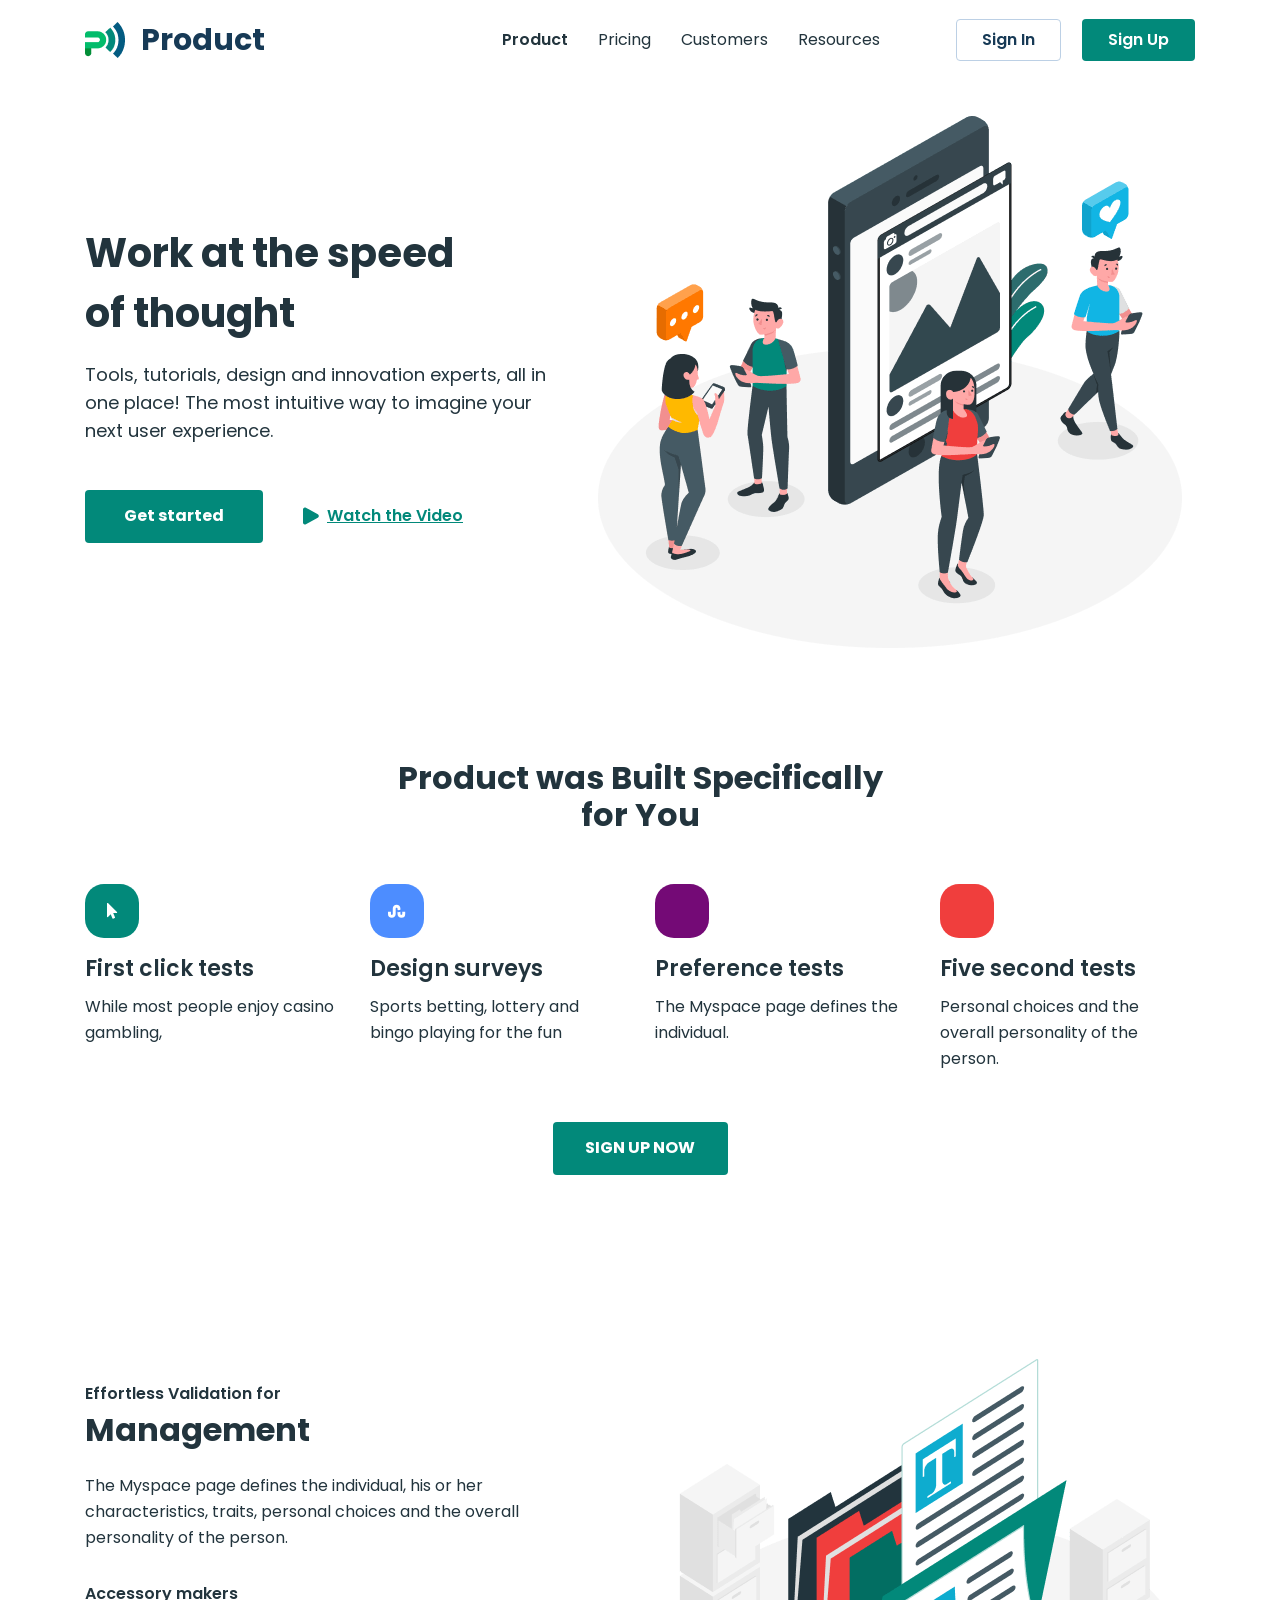
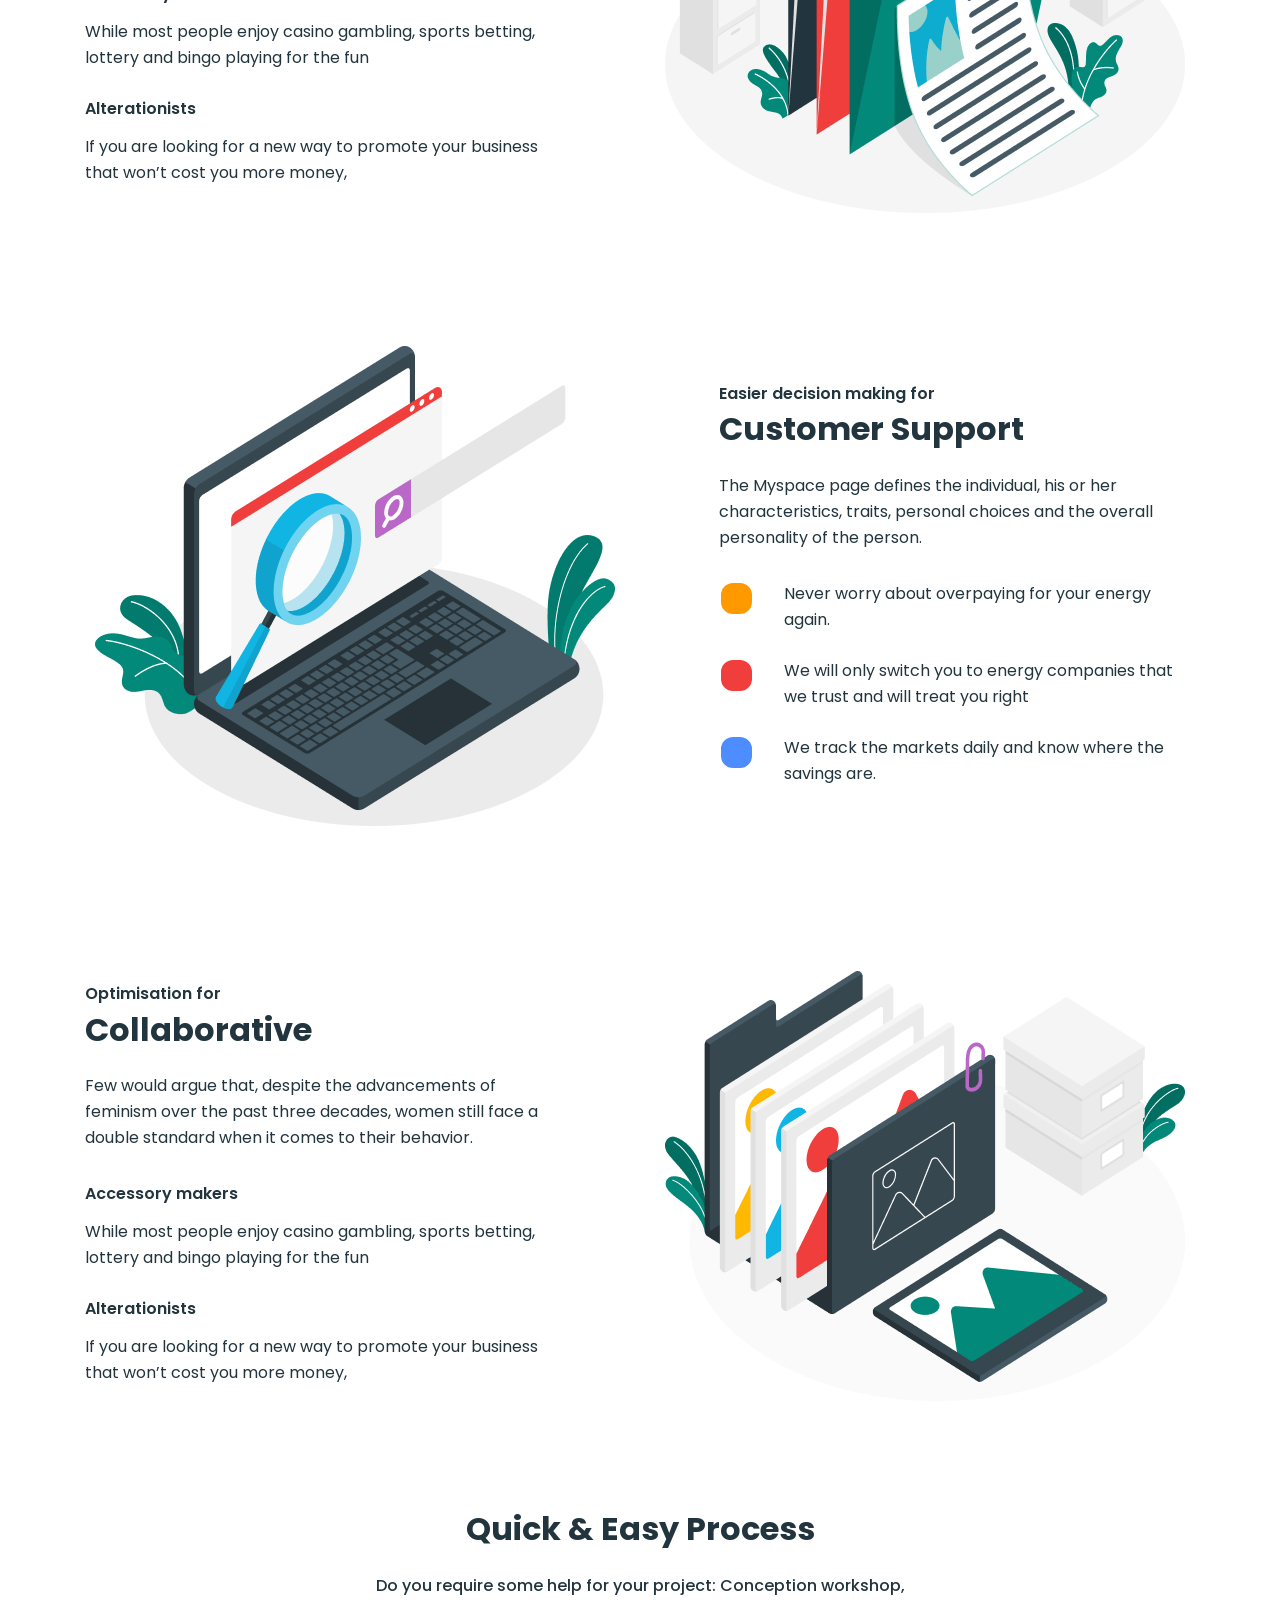
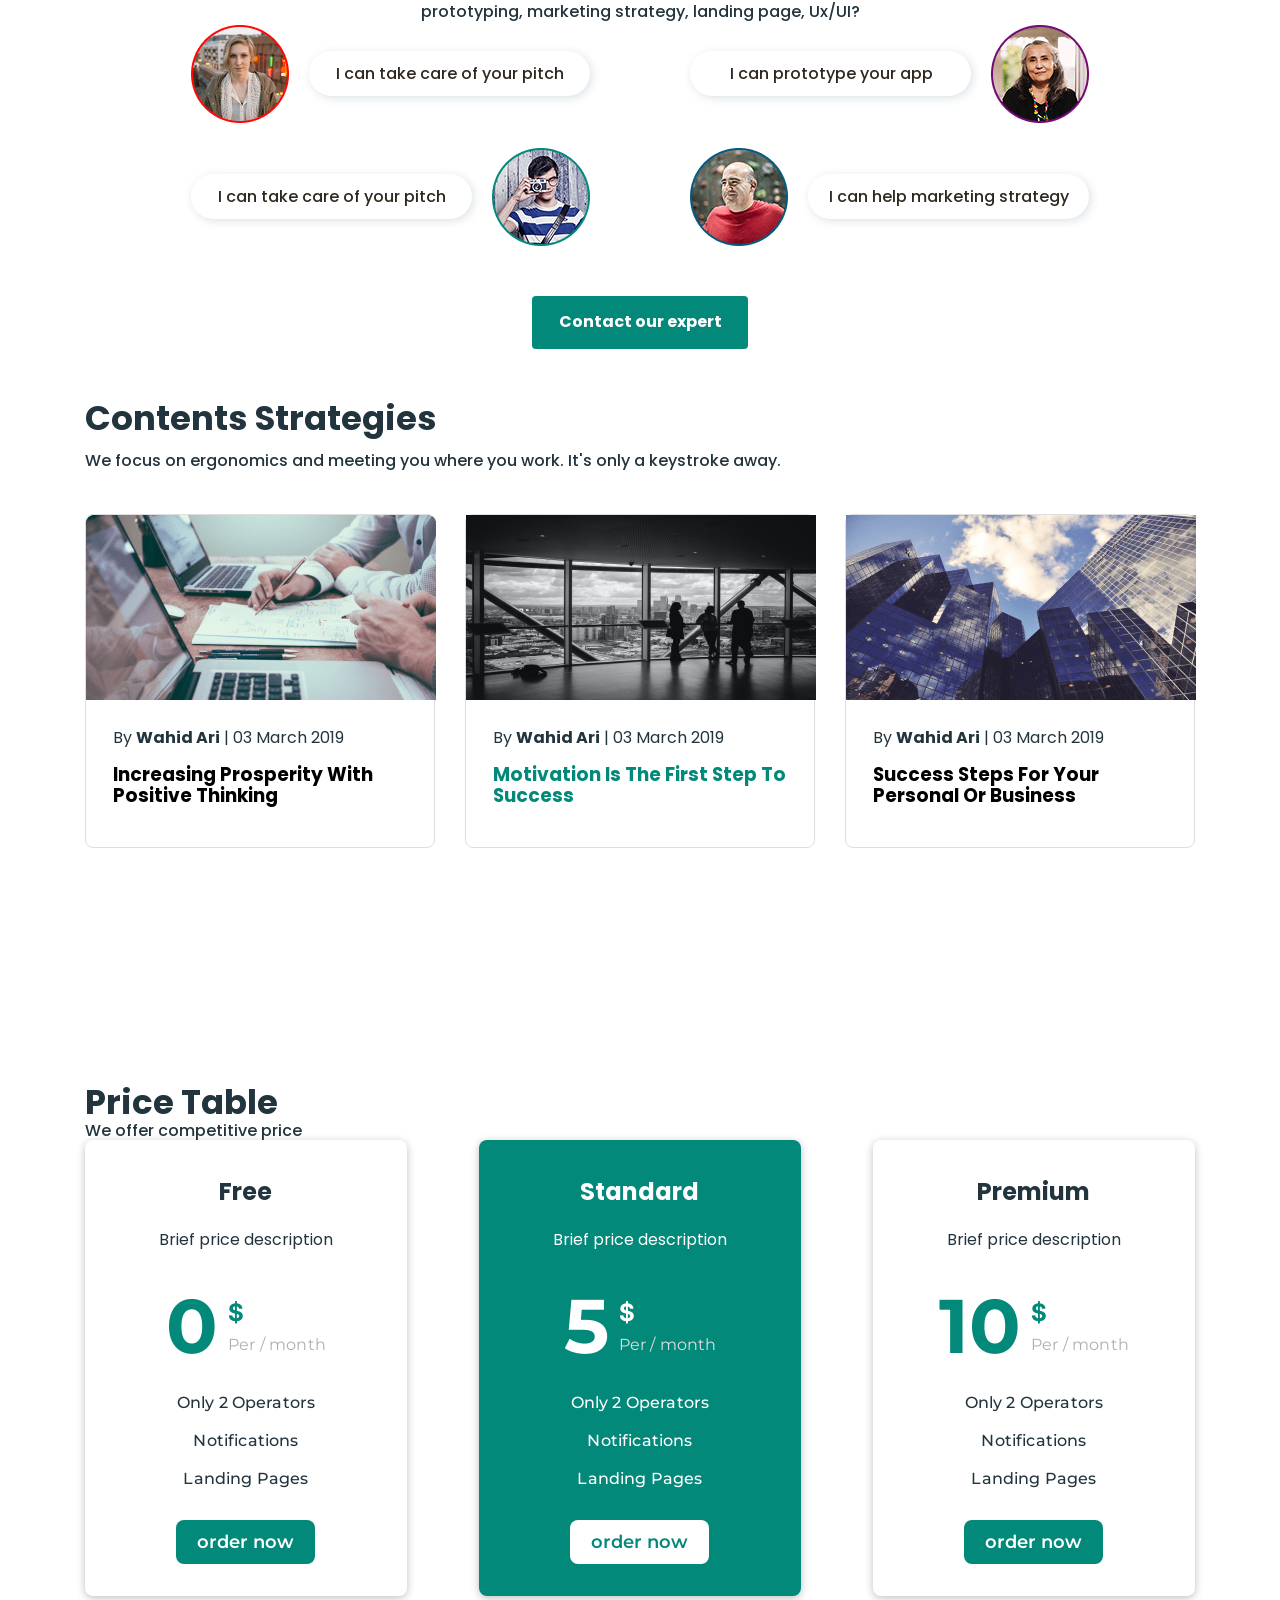
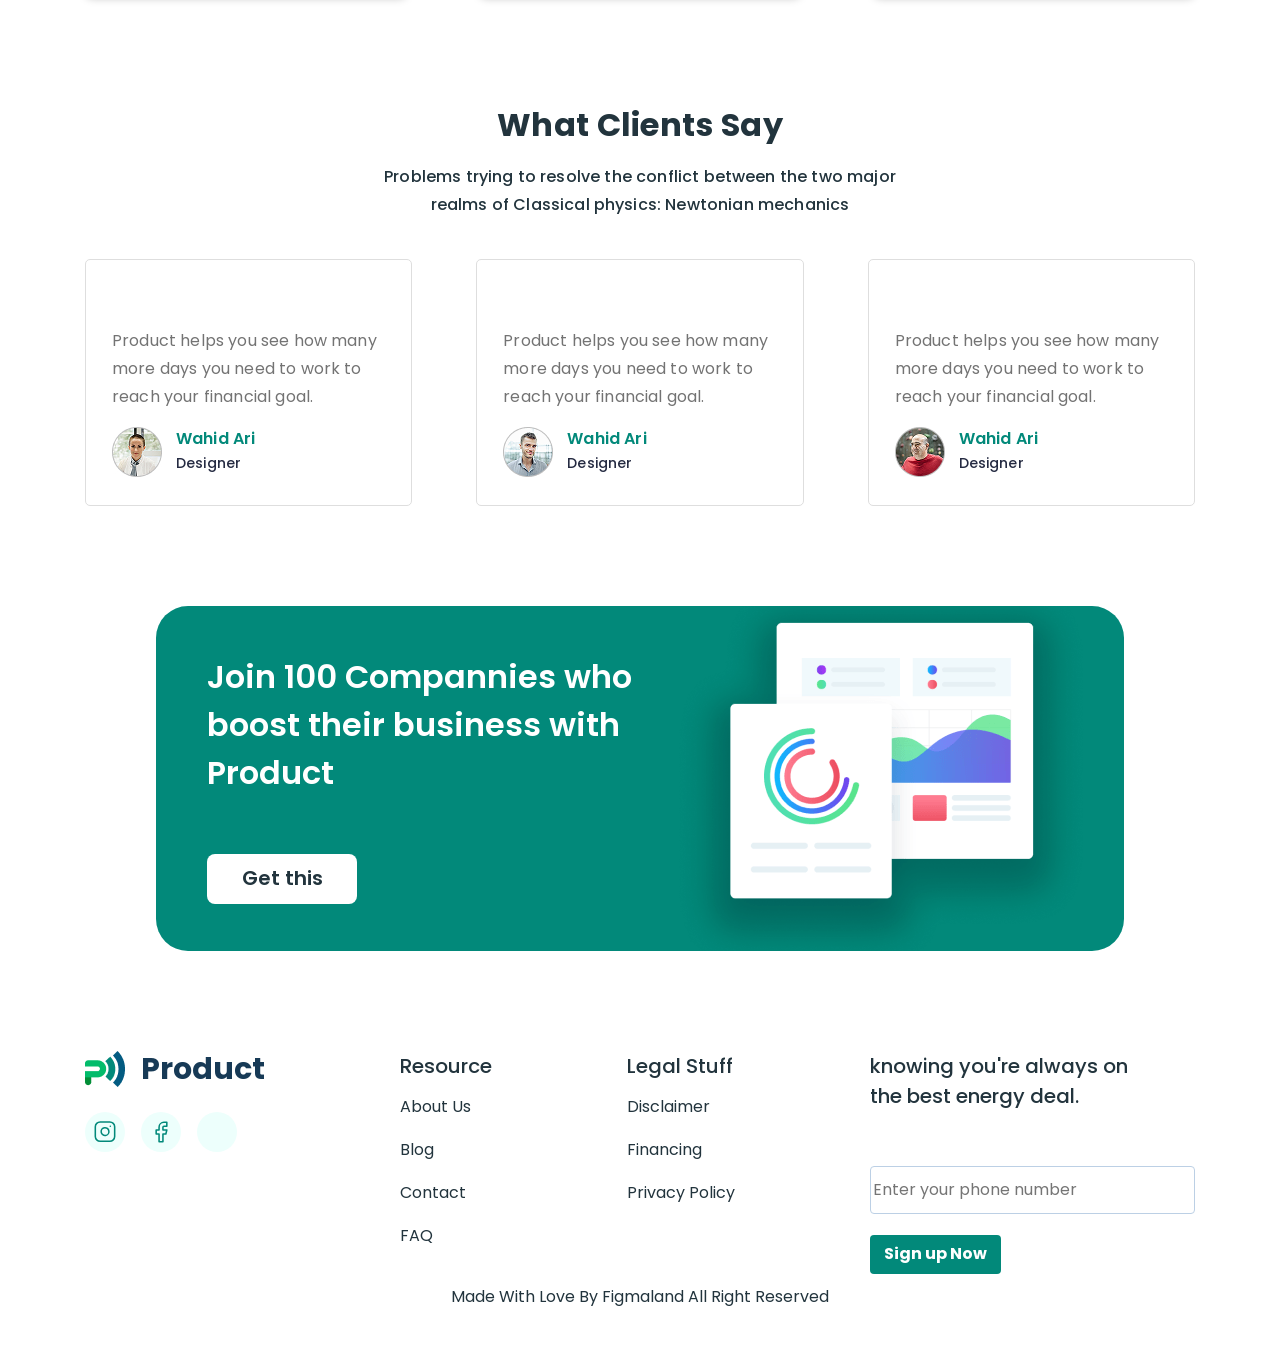
==== commit b7ce0b68: "add icon-wave" ====
--- a/index.html
+++ b/index.html
@@ -119,7 +119,15 @@
               </p>
             </li>
             <li class="specifically-list-item">
-              <div class="spec-wrap blue"></div>
+              <div class="spec-wrap blue">
+                <svg
+                  width="18"
+                  height="18"
+                  viewBox="0 0 18 18"
+                  class="specifically-icon">
+                  <use href="./images/icons.svg#icon-wave" />
+                </svg>
+              </div>
               <h3 class="specifically-item-title">Design surveys</h3>
               <p class="specifically-item-descr">
                 Sports betting, lottery and bingo playing for the fun
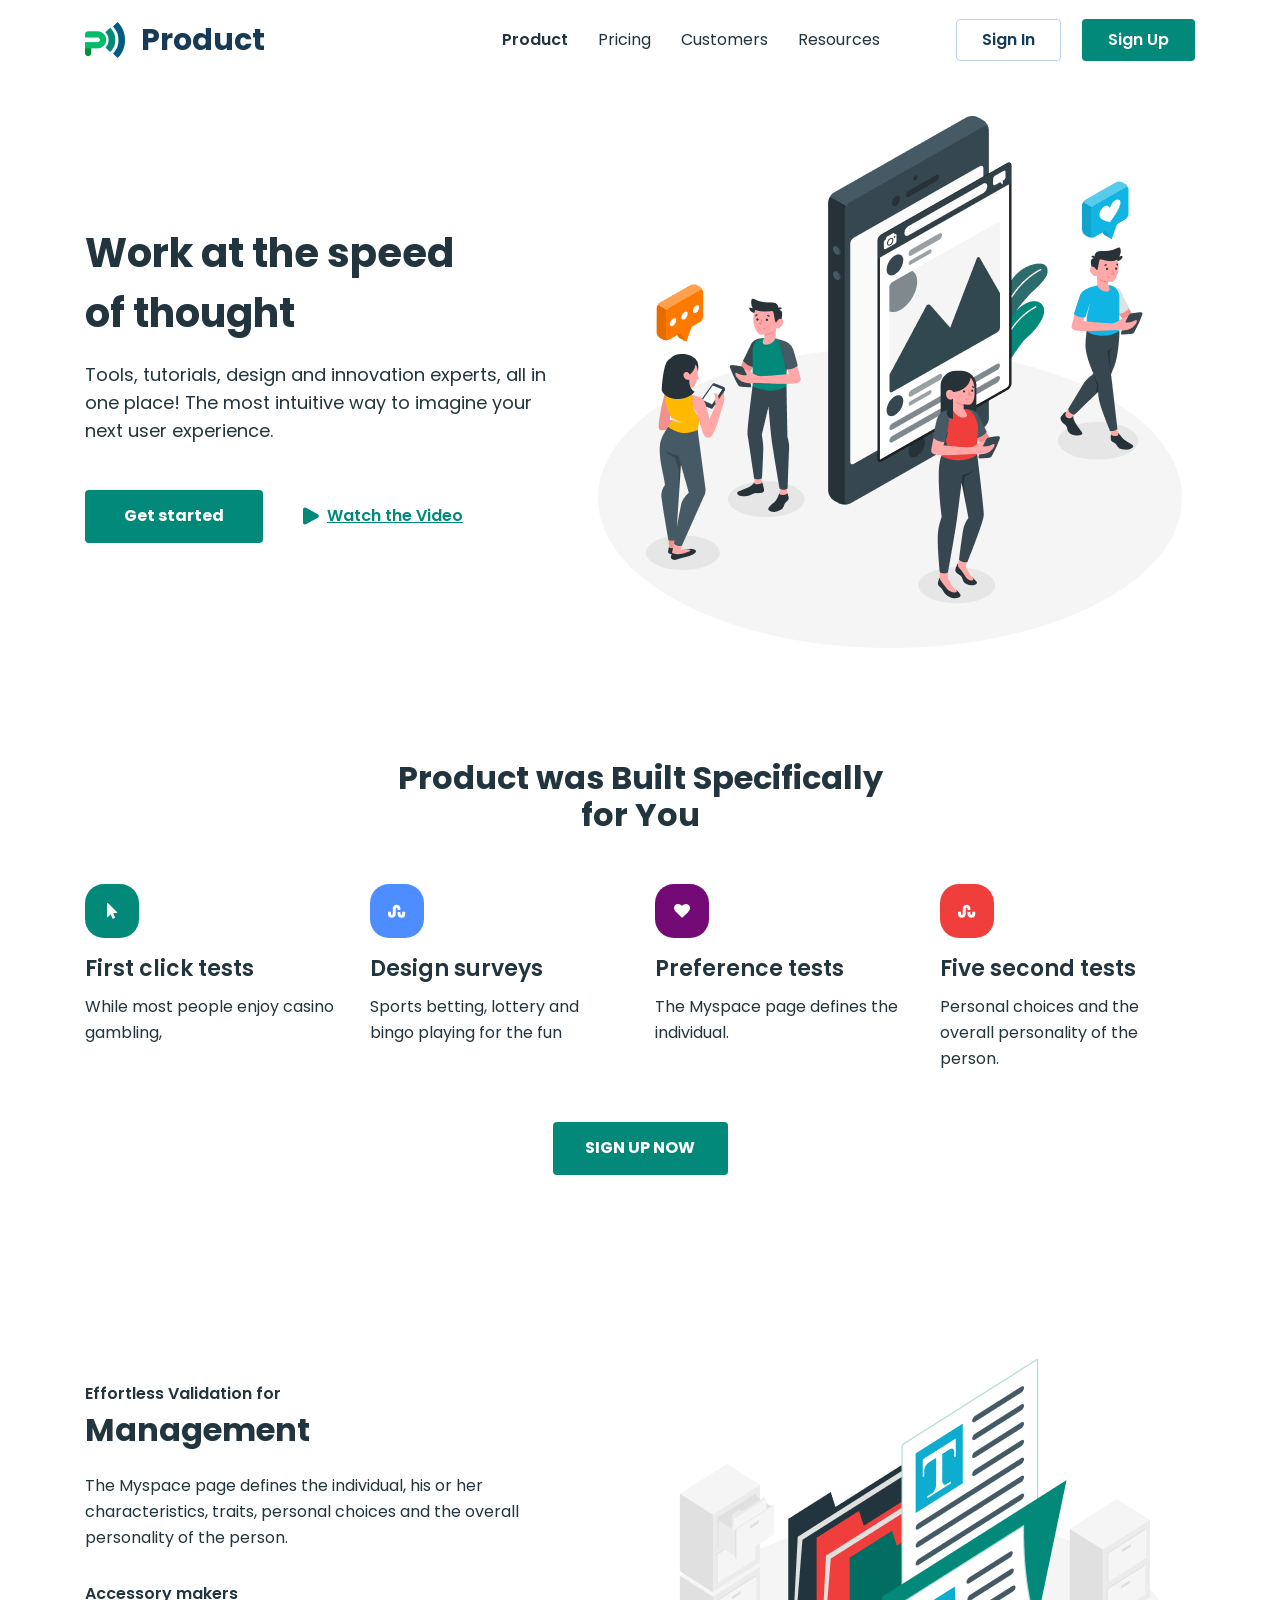
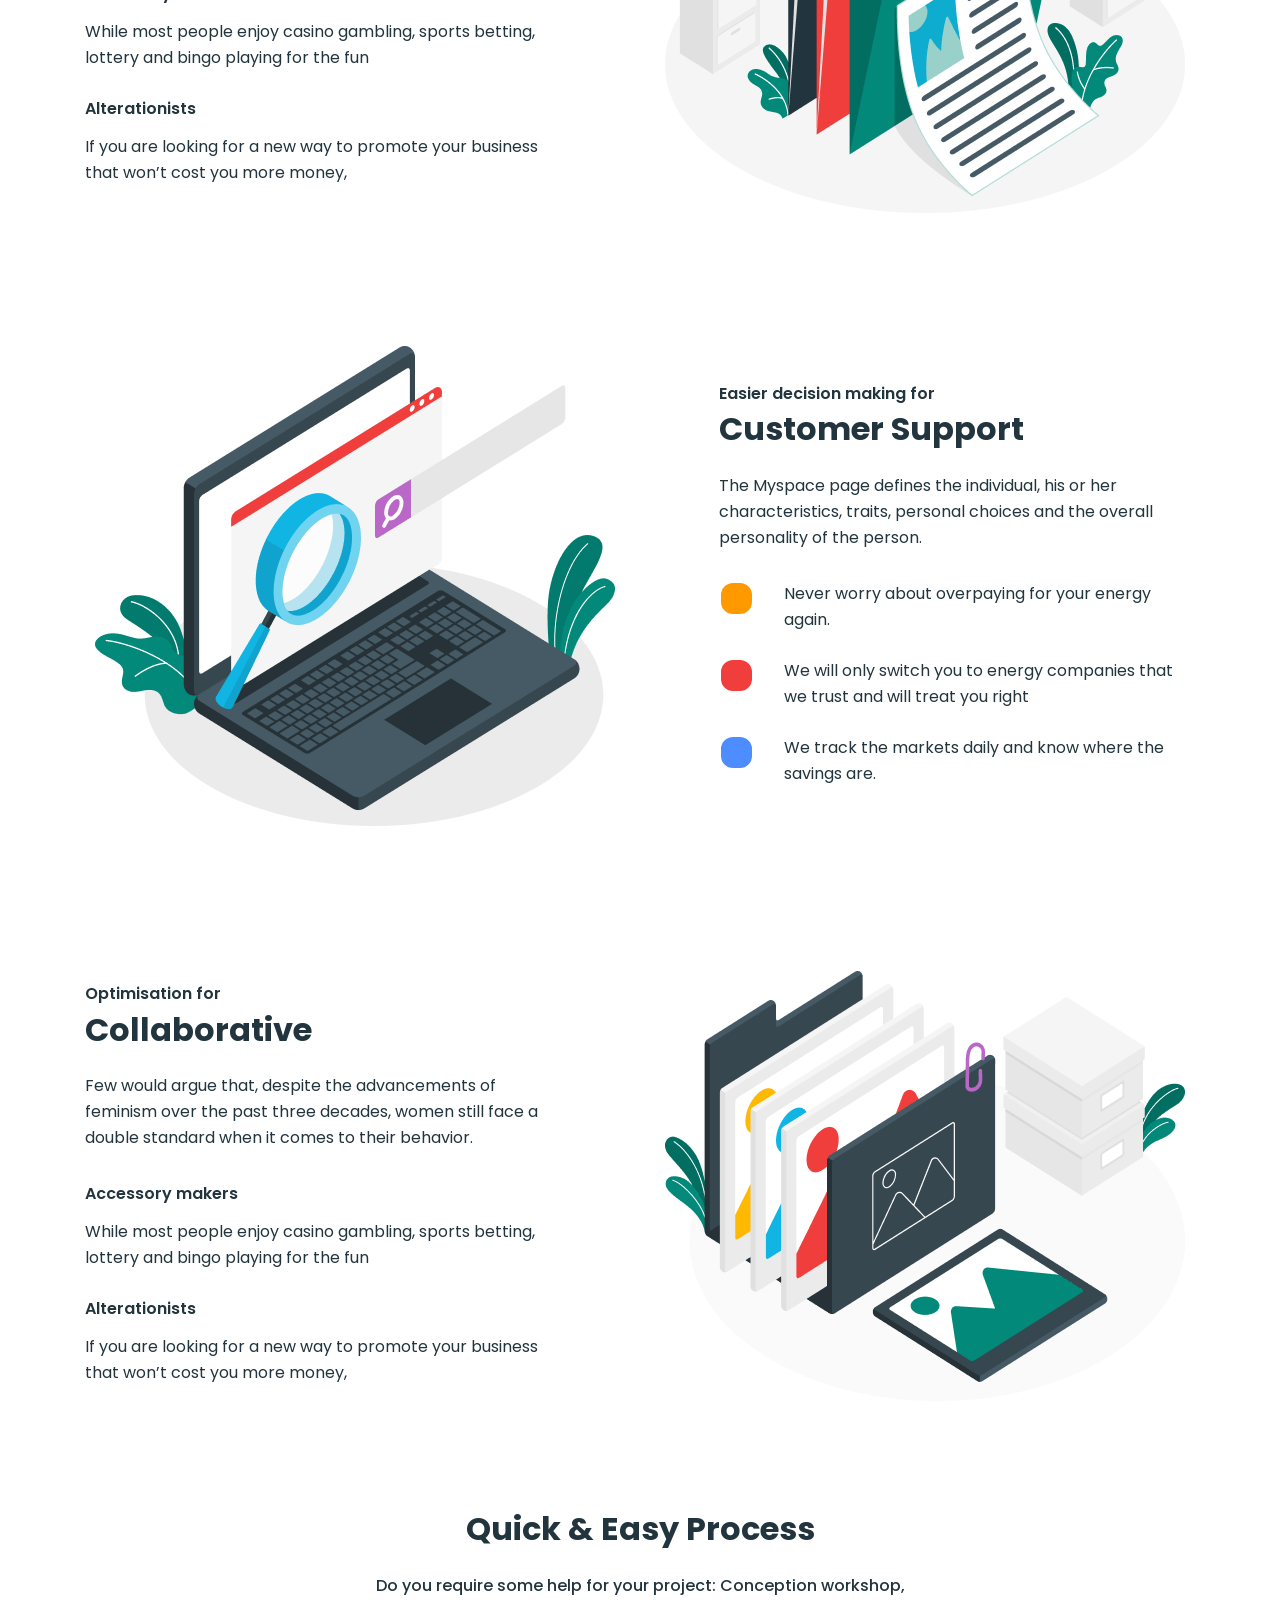
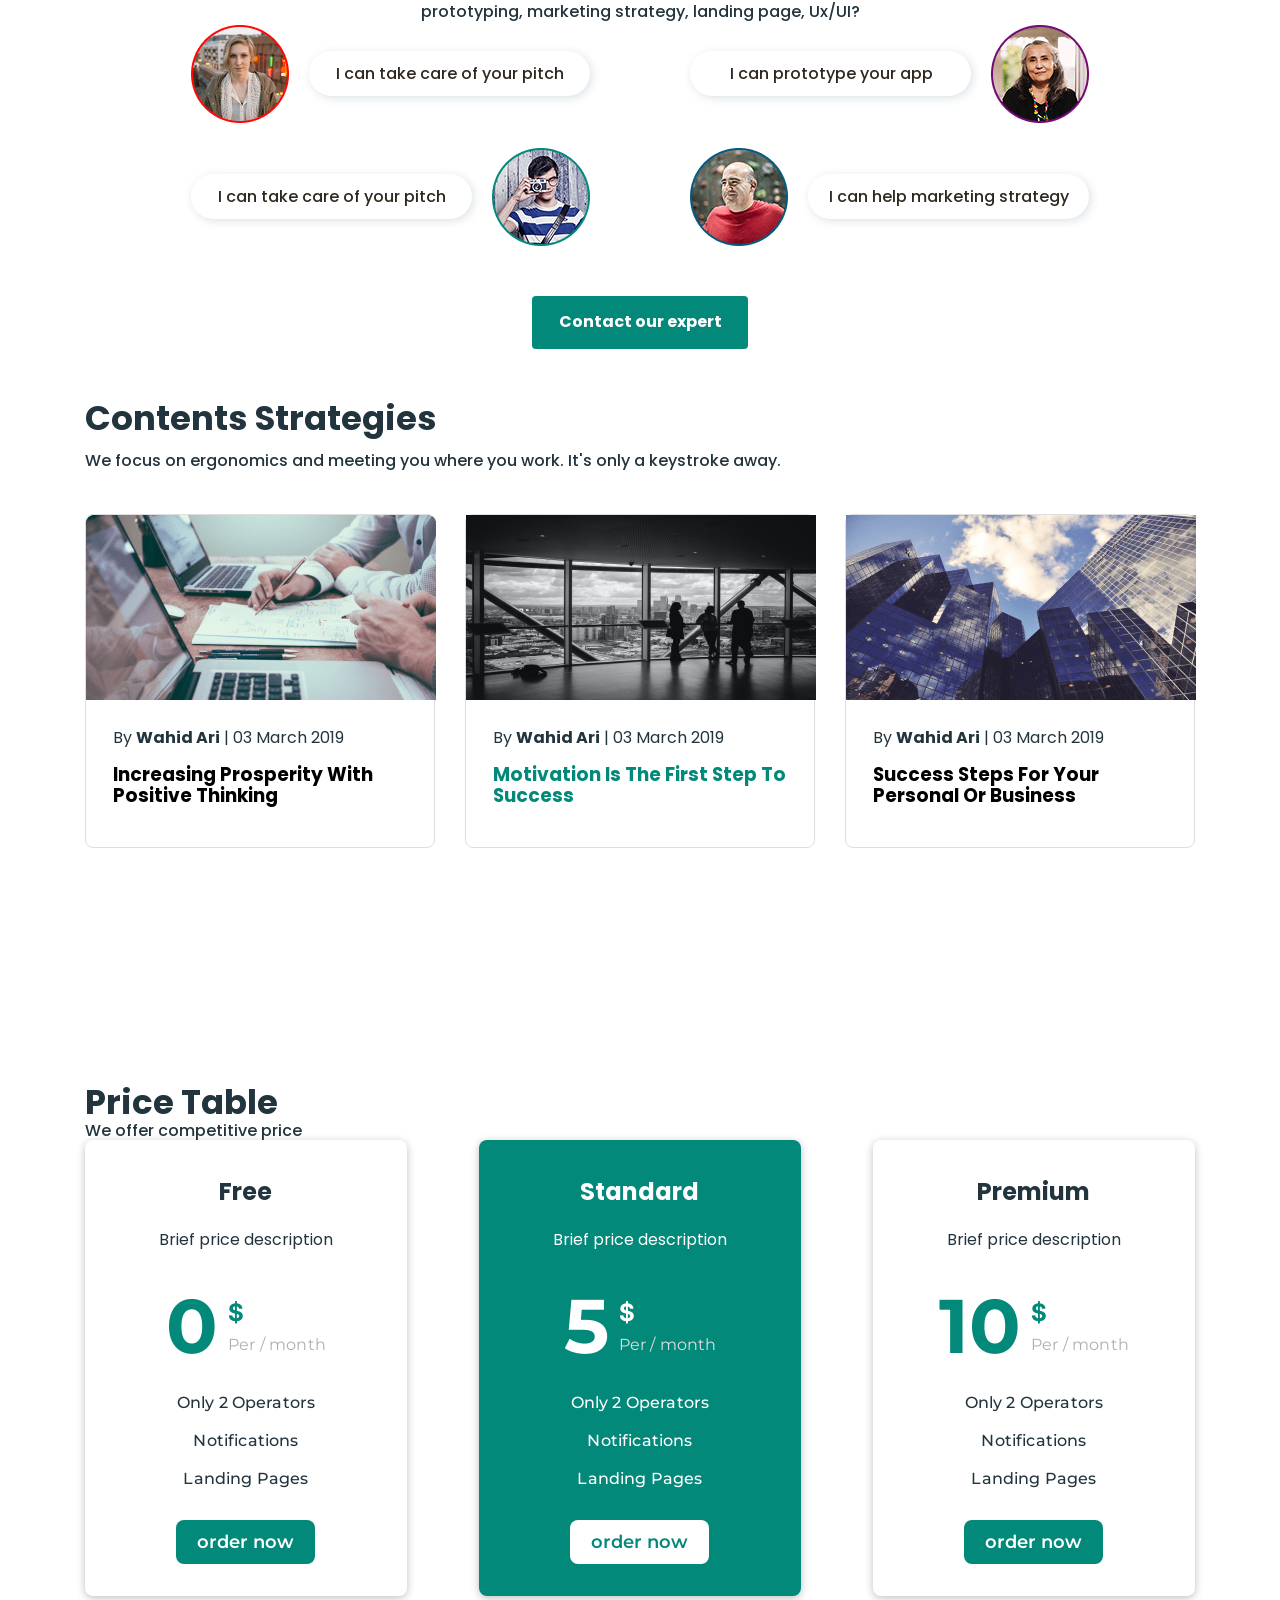
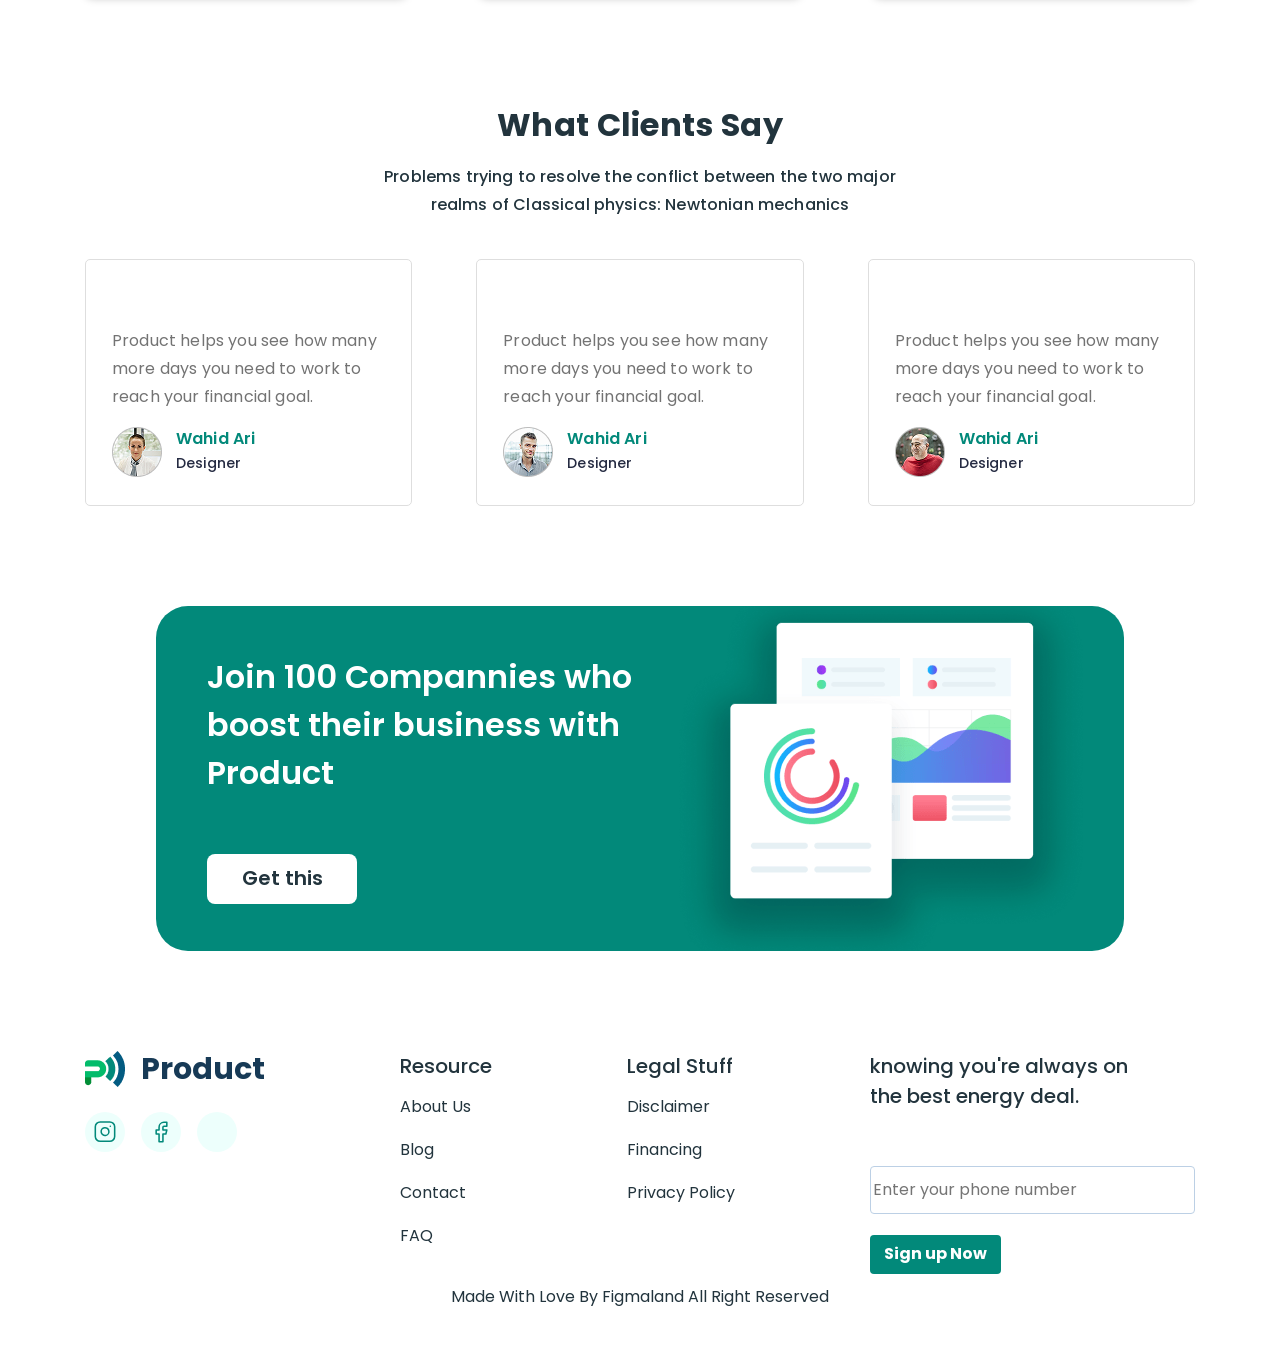
==== commit bf0a4014: "add icon-heart" ====
--- a/index.html
+++ b/index.html
@@ -134,14 +134,26 @@
               </p>
             </li>
             <li class="specifically-list-item">
-              <div class="spec-wrap fiolet"></div>
+              <div class="spec-wrap fiolet"><svg
+                  width="16"
+                  height="18"
+                  viewBox="0 0 16 18"
+                  class="specifically-icon">
+                  <use href="./images/icons.svg#icon-heart" />
+                </svg></div>
               <h3 class="specifically-item-title">Preference tests</h3>
               <p class="specifically-item-descr">
                 The Myspace page defines the individual.
               </p>
             </li>
             <li class="specifically-list-item">
-              <div class="spec-wrap red"></div>
+              <div class="spec-wrap red"><svg
+                  width="18"
+                  height="18"
+                  viewBox="0 0 18 18"
+                  class="specifically-icon">
+                  <use href="./images/icons.svg#icon-wave" />
+                </svg></div>
               <h3 class="specifically-item-title">Five second tests</h3>
               <p class="specifically-item-descr">
                 Personal choices and the overall personality of the person.
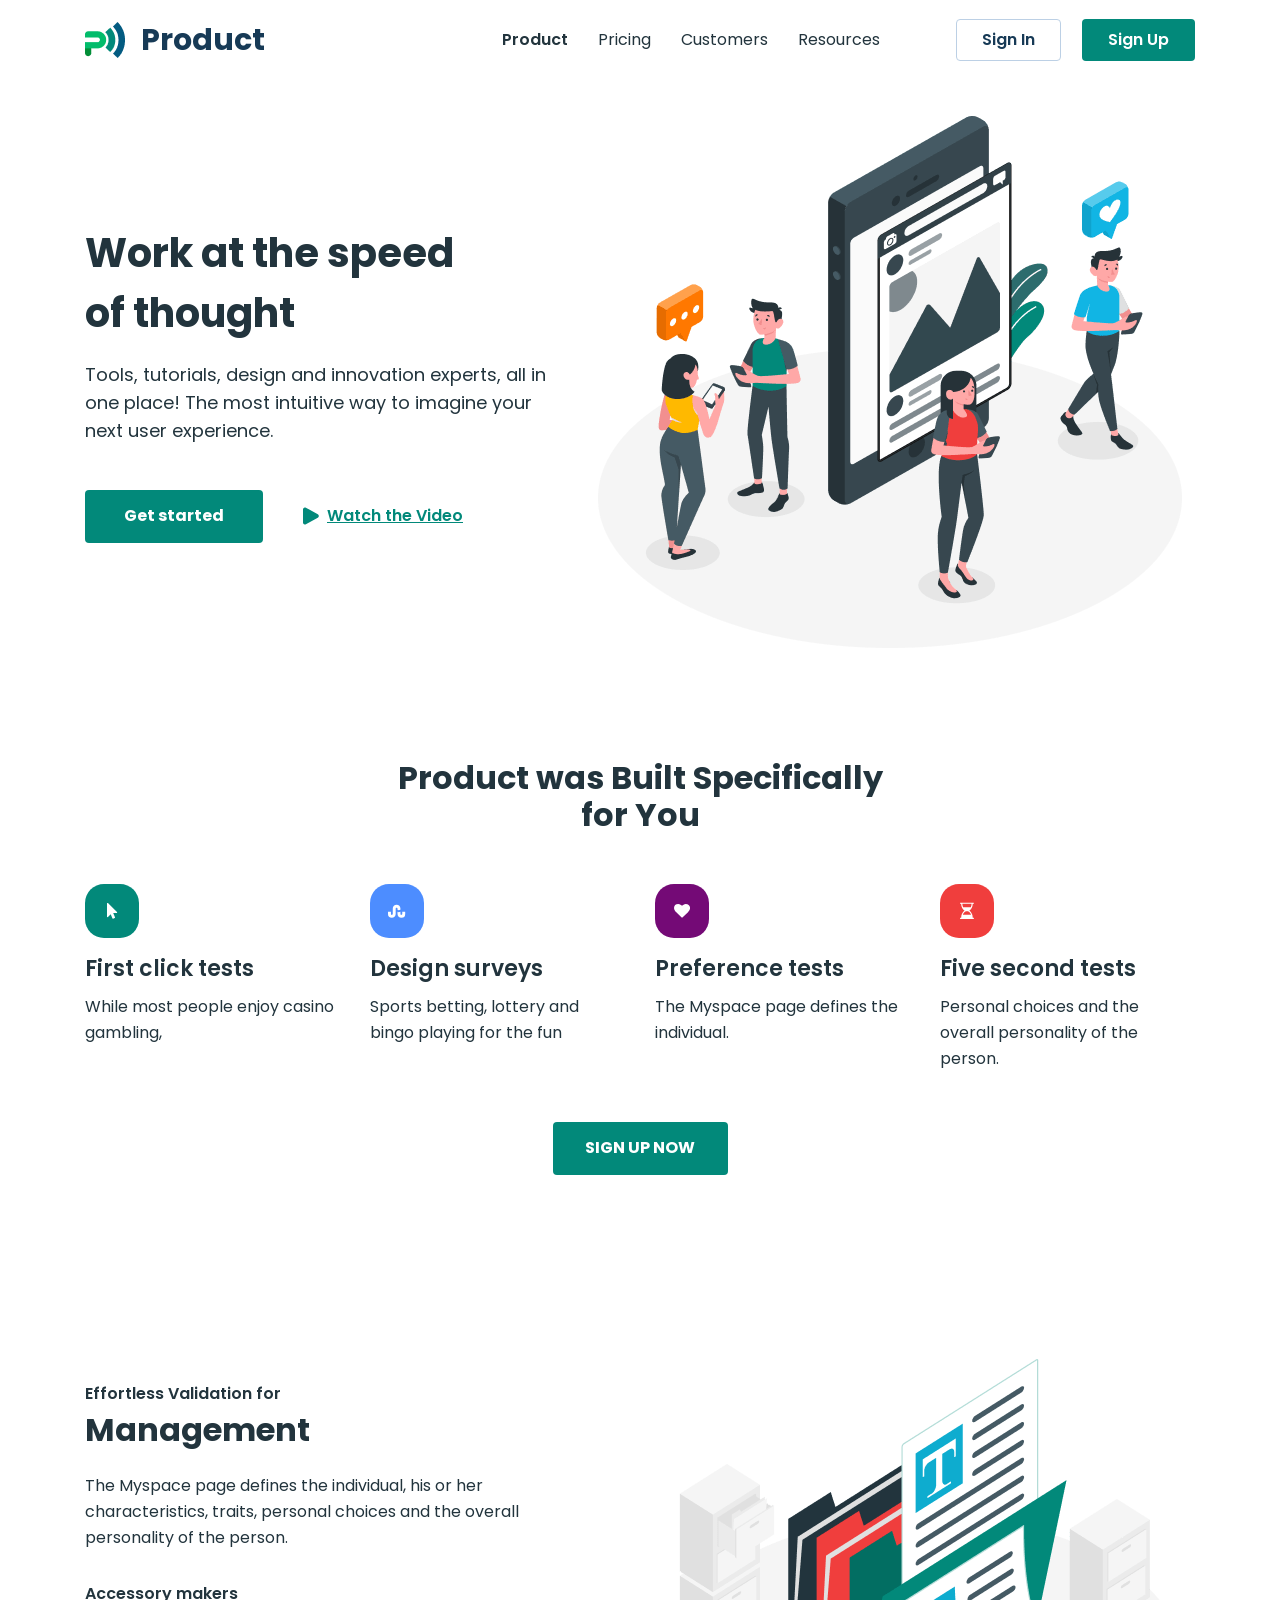
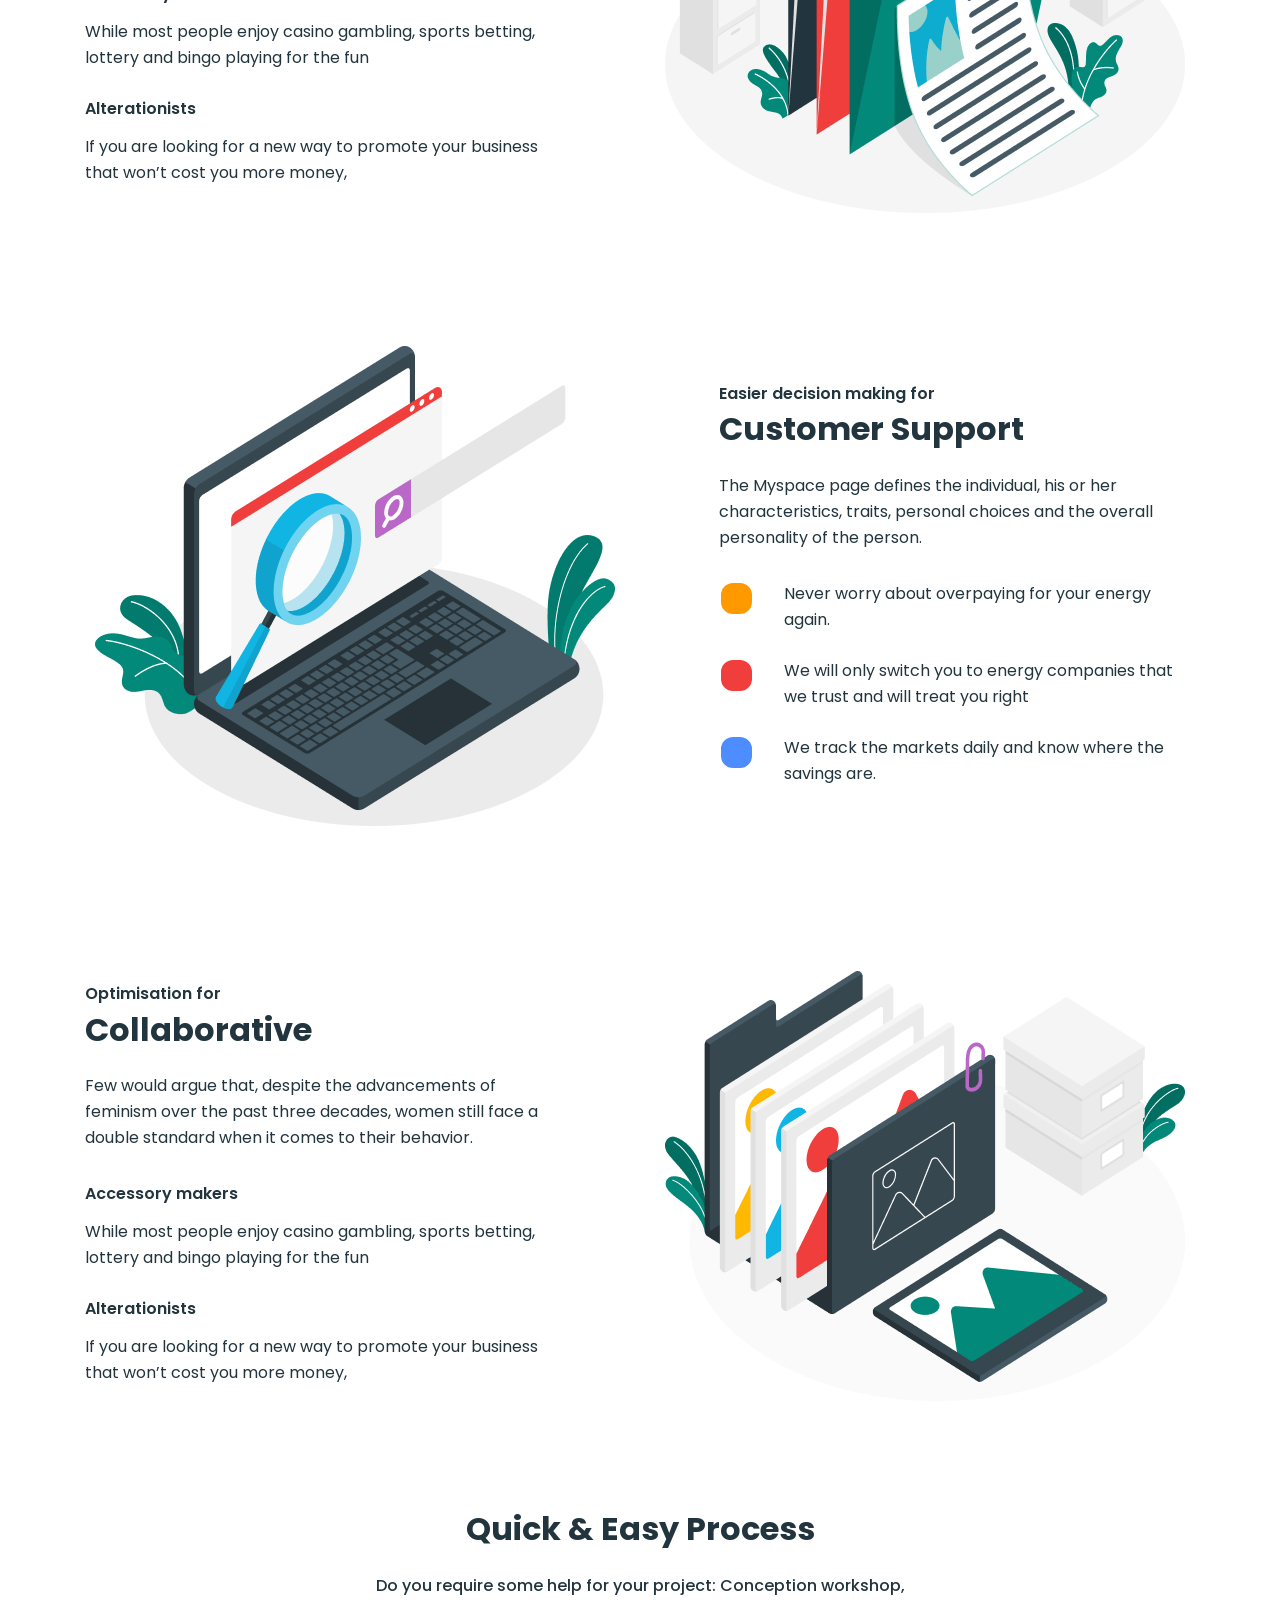
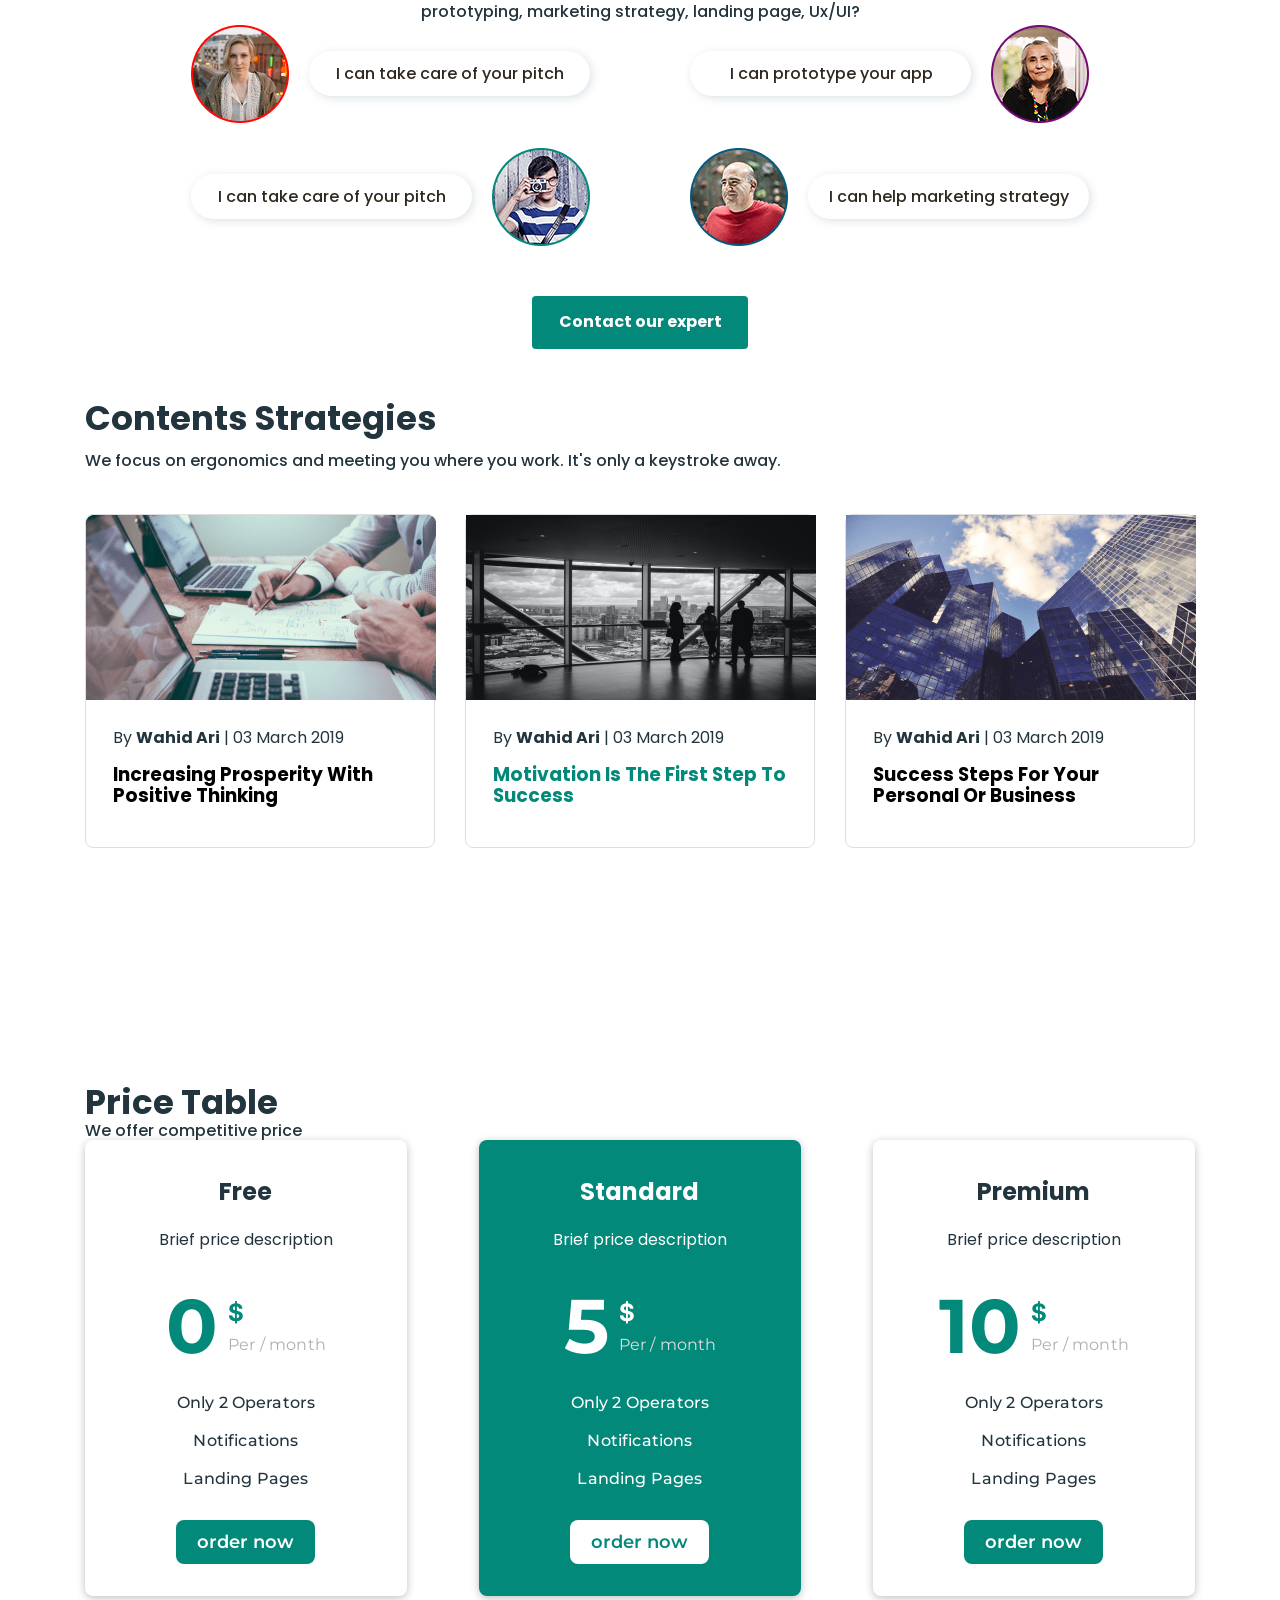
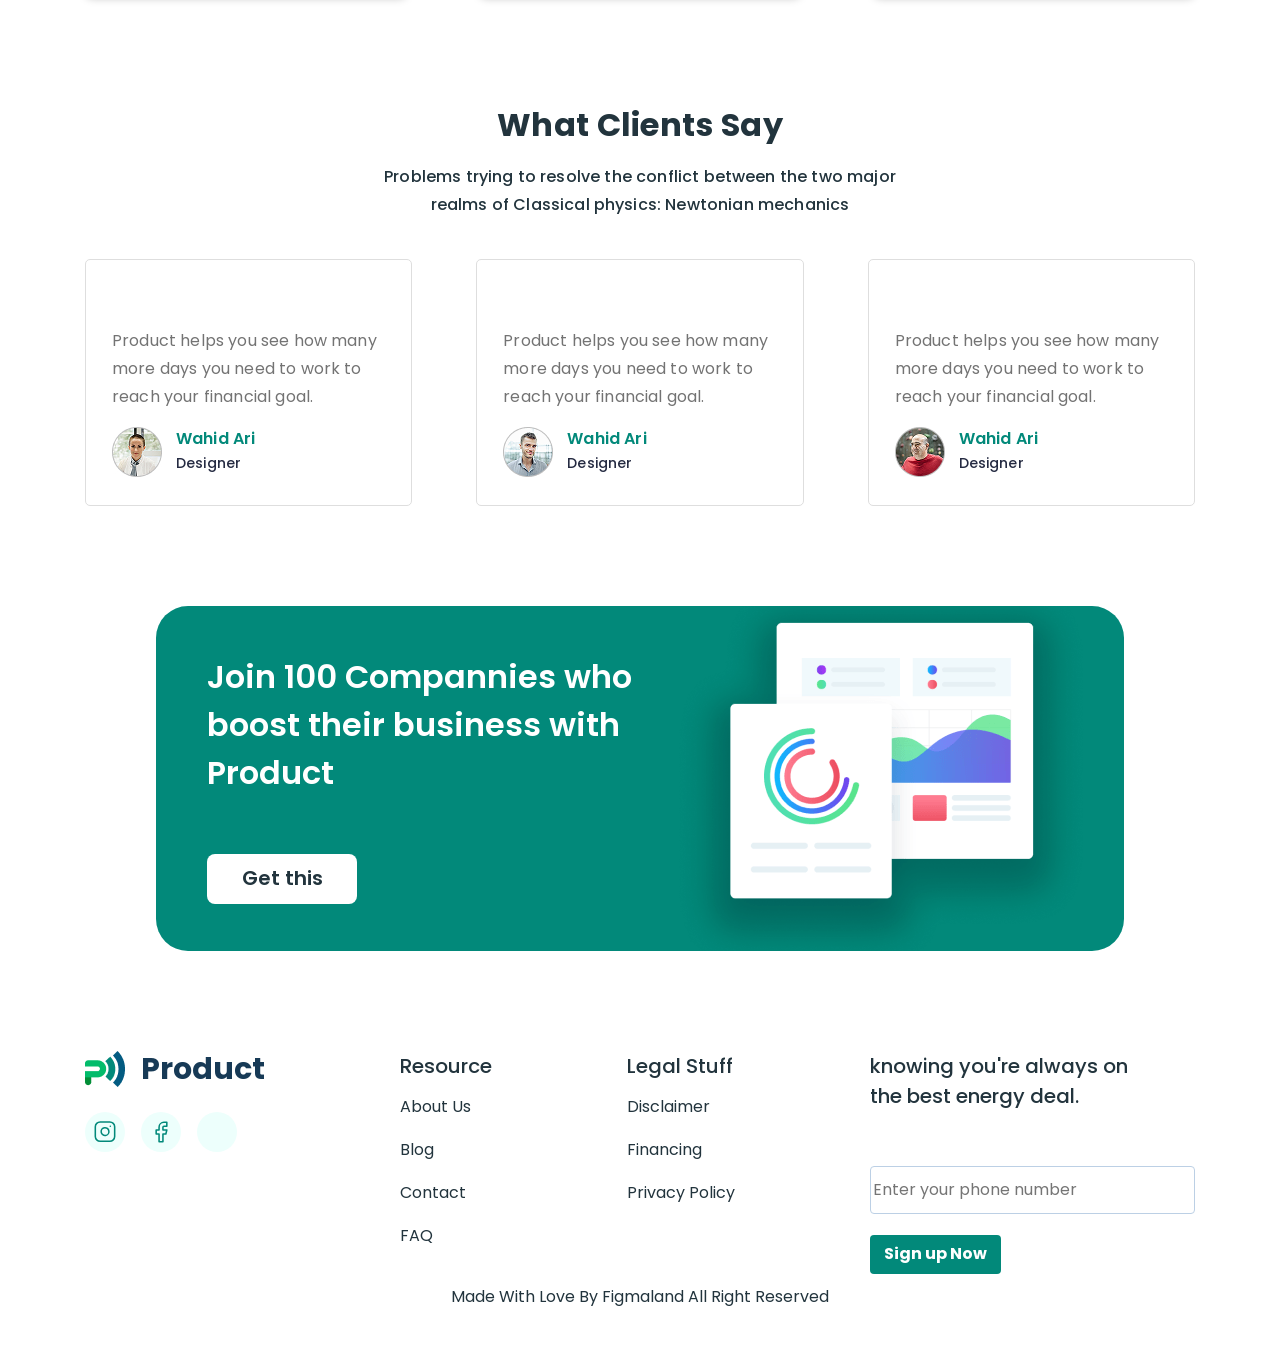
==== commit 03ba7c88: "add icon-clock" ====
--- a/index.html
+++ b/index.html
@@ -134,26 +134,30 @@
               </p>
             </li>
             <li class="specifically-list-item">
-              <div class="spec-wrap fiolet"><svg
+              <div class="spec-wrap fiolet">
+                <svg
                   width="16"
                   height="18"
                   viewBox="0 0 16 18"
                   class="specifically-icon">
                   <use href="./images/icons.svg#icon-heart" />
-                </svg></div>
+                </svg>
+              </div>
               <h3 class="specifically-item-title">Preference tests</h3>
               <p class="specifically-item-descr">
                 The Myspace page defines the individual.
               </p>
             </li>
             <li class="specifically-list-item">
-              <div class="spec-wrap red"><svg
-                  width="18"
+              <div class="spec-wrap red">
+                <svg
+                  width="14"
                   height="18"
-                  viewBox="0 0 18 18"
+                  viewBox="0 0 14 18"
                   class="specifically-icon">
-                  <use href="./images/icons.svg#icon-wave" />
-                </svg></div>
+                  <use href="./images/icons.svg#icon-clock" />
+                </svg>
+              </div>
               <h3 class="specifically-item-title">Five second tests</h3>
               <p class="specifically-item-descr">
                 Personal choices and the overall personality of the person.
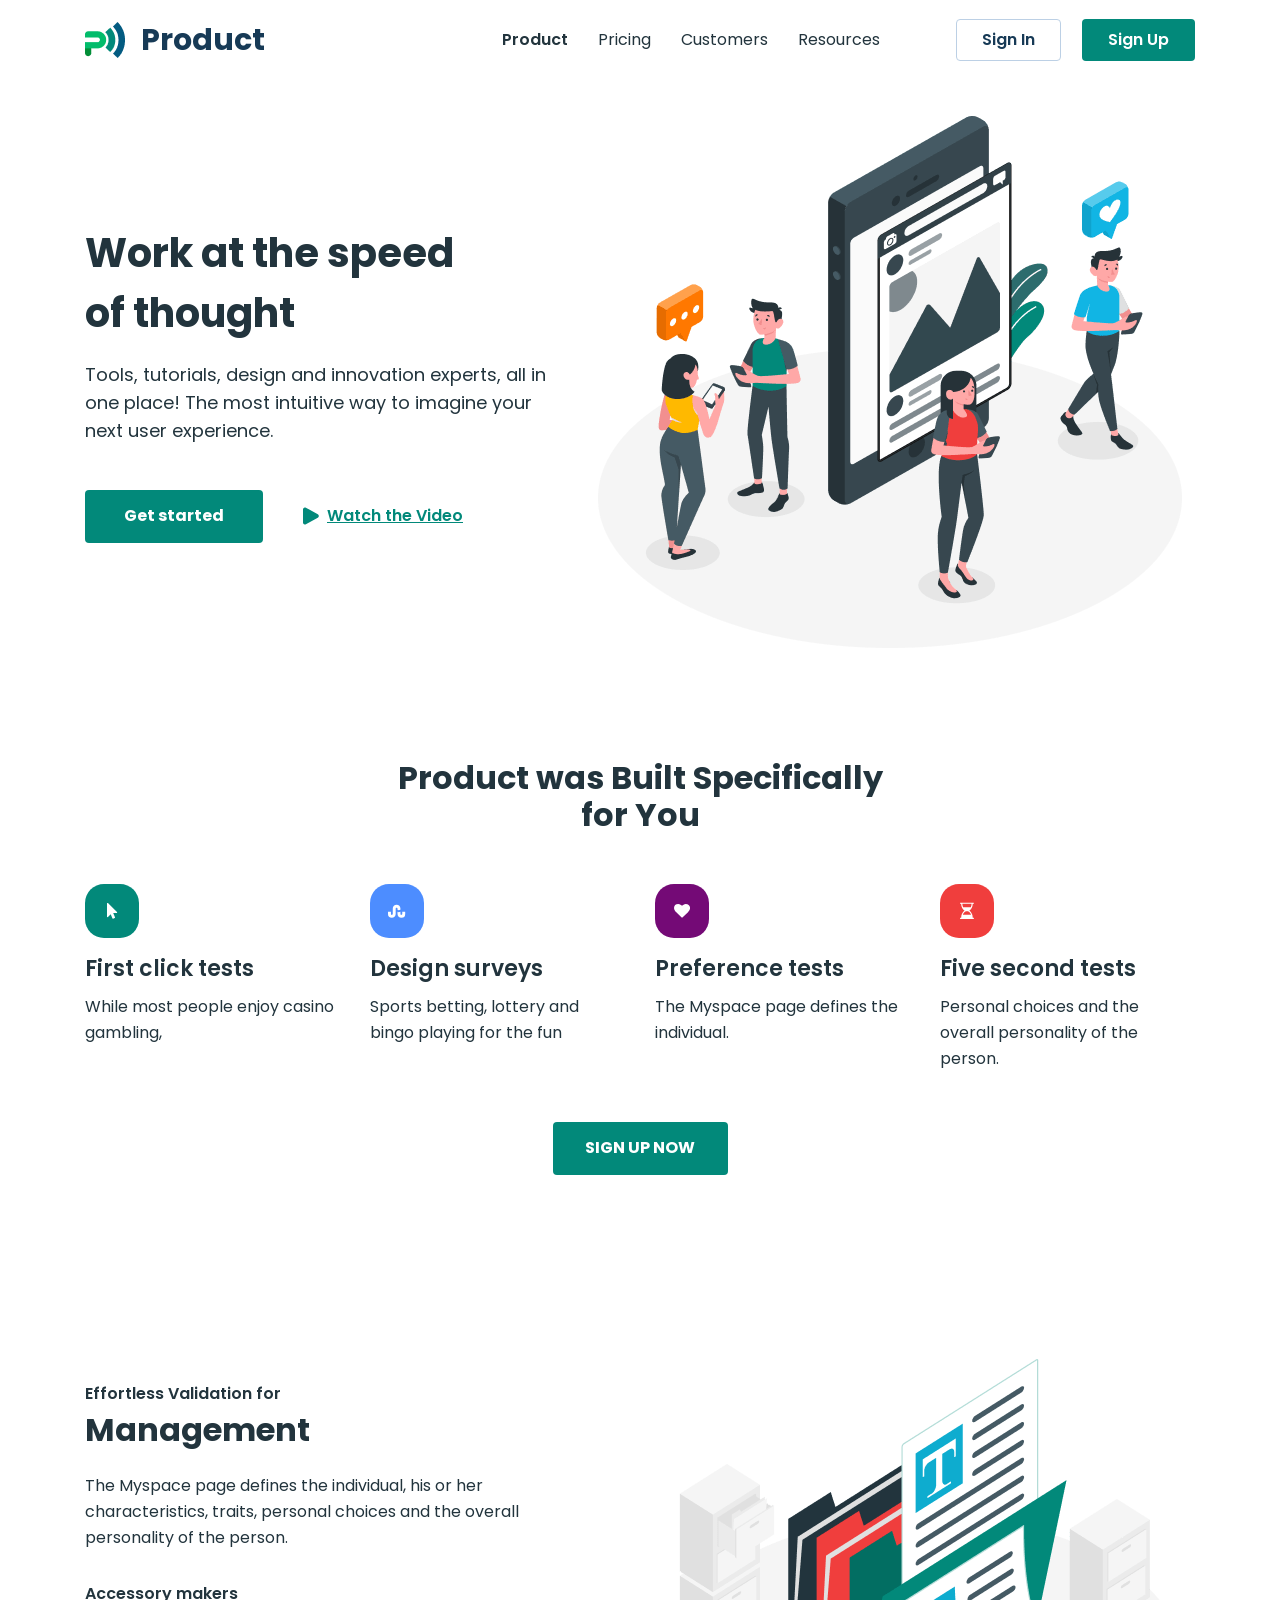
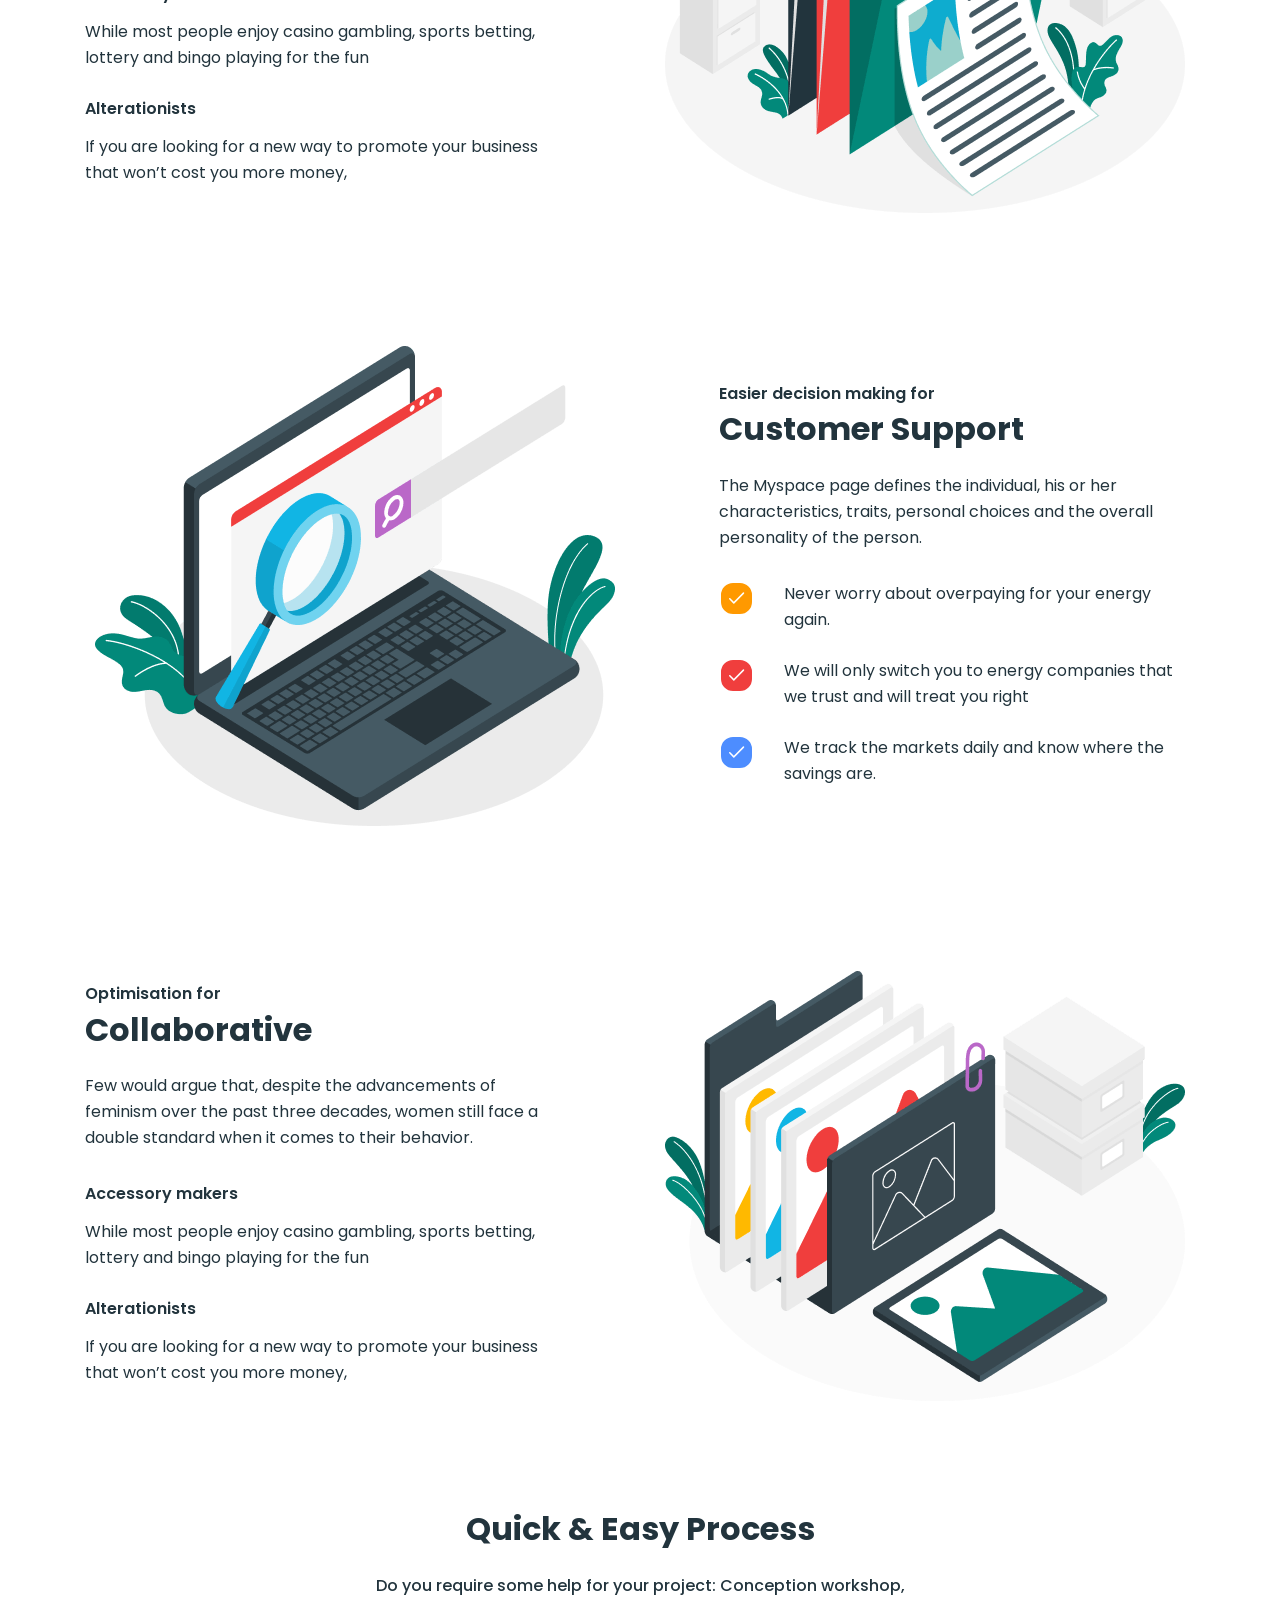
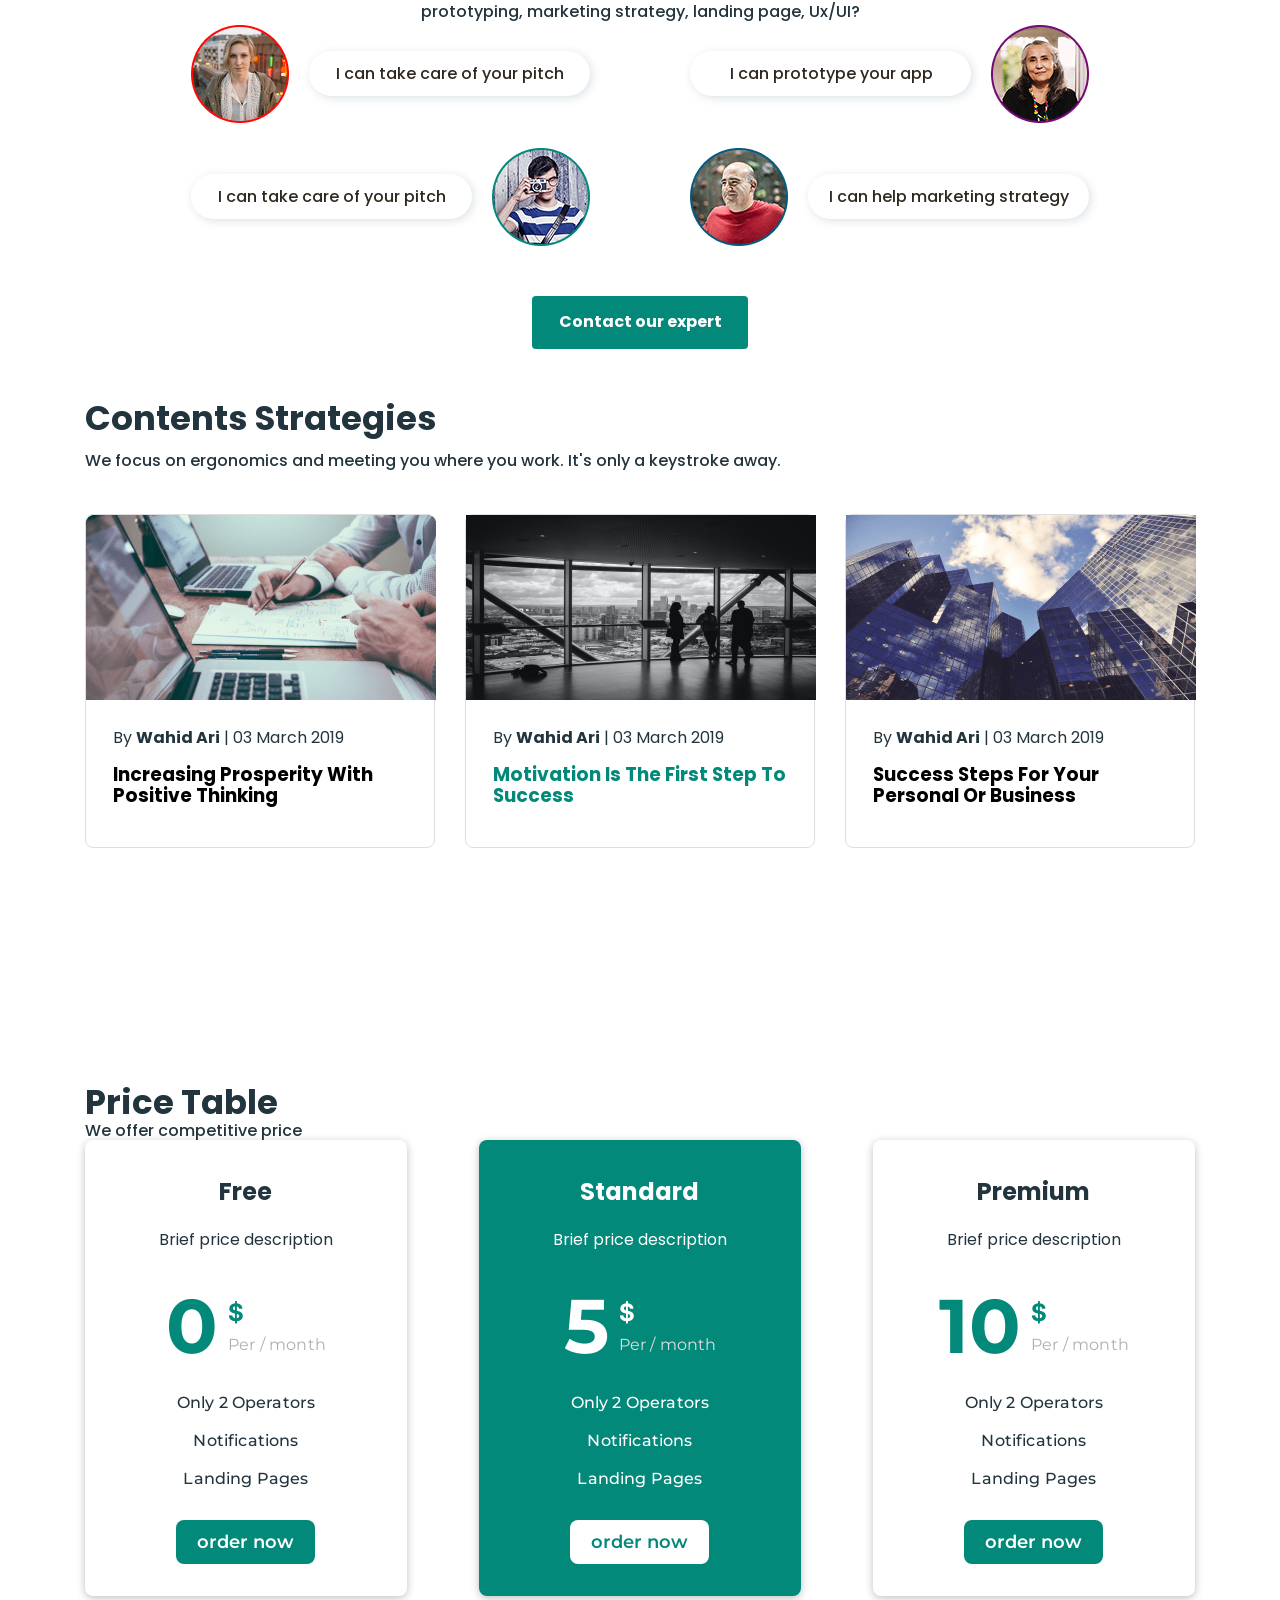
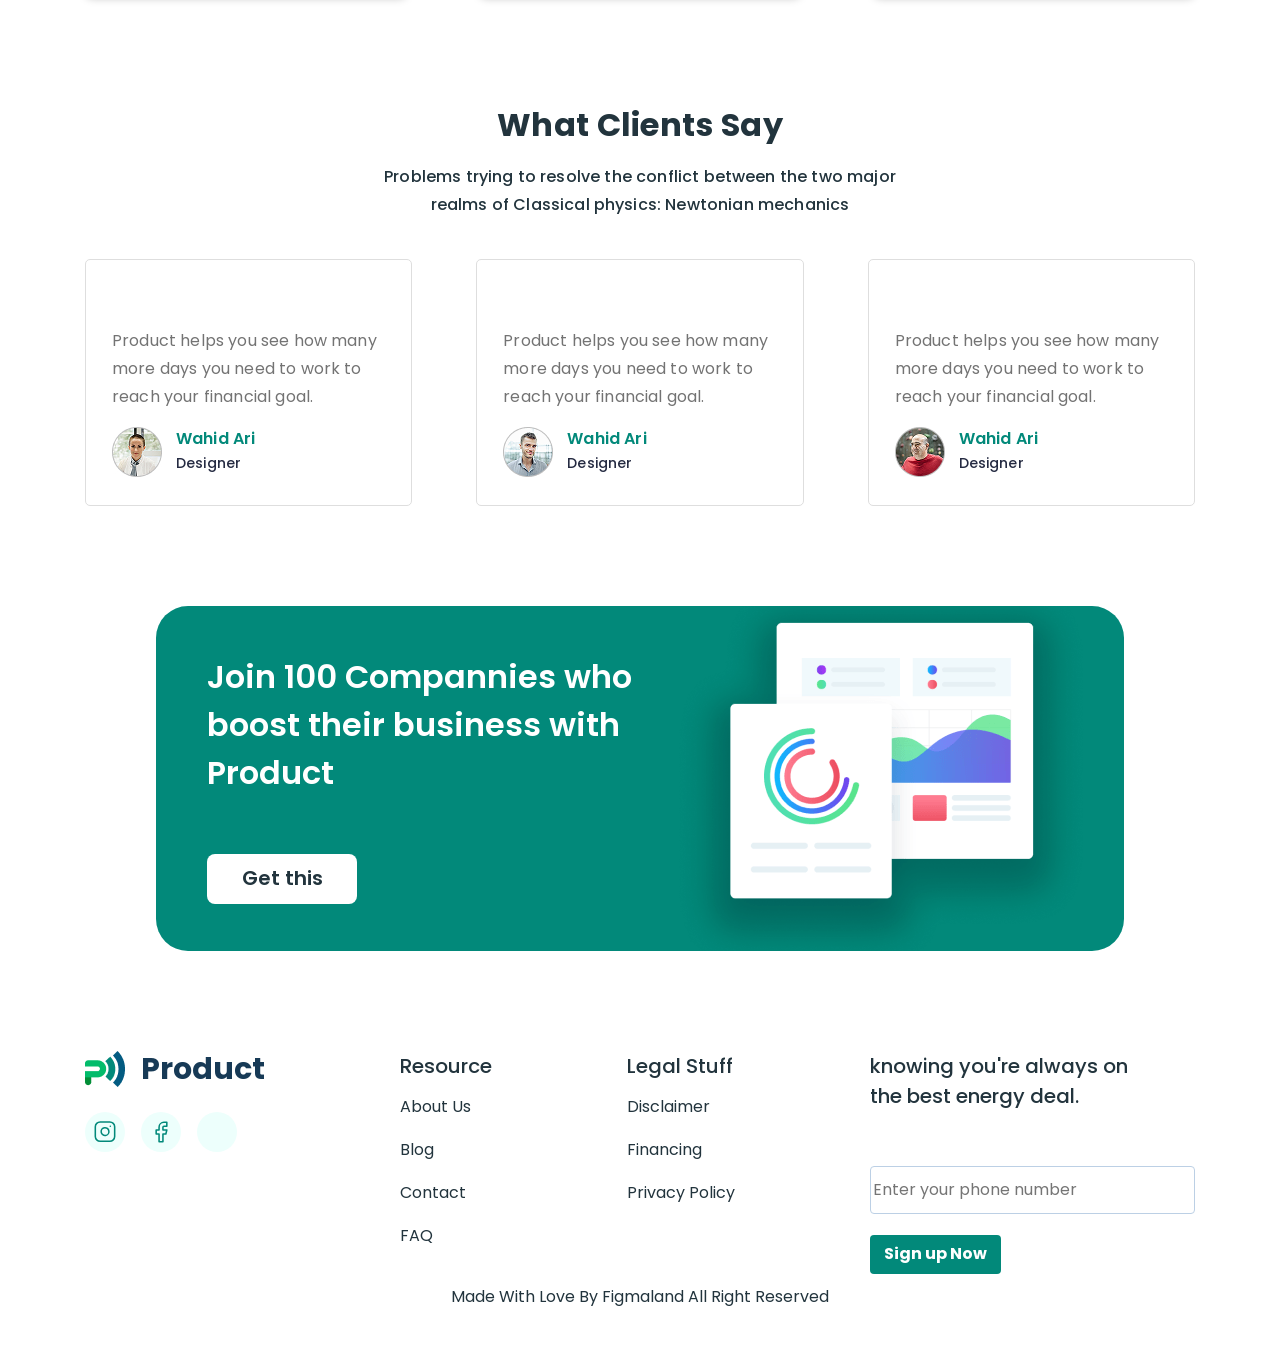
==== commit 6ac0c953: "add icon-tick" ====
--- a/index.html
+++ b/index.html
@@ -218,7 +218,7 @@
               <li class="customer-list-item">
                 <div class="customer-item-wrap orange-wrap">
                   <svg width="16" height="12" class="customer-item-icon">
-                    <use href="./images/icons.svg#tick" />
+                    <use href="./images/icons.svg#icon-tick" />
                   </svg>
                 </div>
                 <p class="customer-item-descr">
@@ -228,7 +228,7 @@
               <li class="customer-list-item">
                 <div class="customer-item-wrap red-wrap">
                   <svg width="16" height="12" class="customer-item-icon">
-                    <use href="./images/icons.svg#tick" />
+                    <use href="./images/icons.svg#icon-tick" />
                   </svg>
                 </div>
                 <p class="customer-item-descr">
@@ -239,7 +239,7 @@
               <li class="customer-list-item">
                 <div class="customer-item-wrap blue-wrap">
                   <svg width="16" height="12" class="customer-item-icon">
-                    <use href="./images/icons.svg#tick" />
+                    <use href="./images/icons.svg#icon-tick" />
                   </svg>
                 </div>
                 <p class="customer-item-descr">
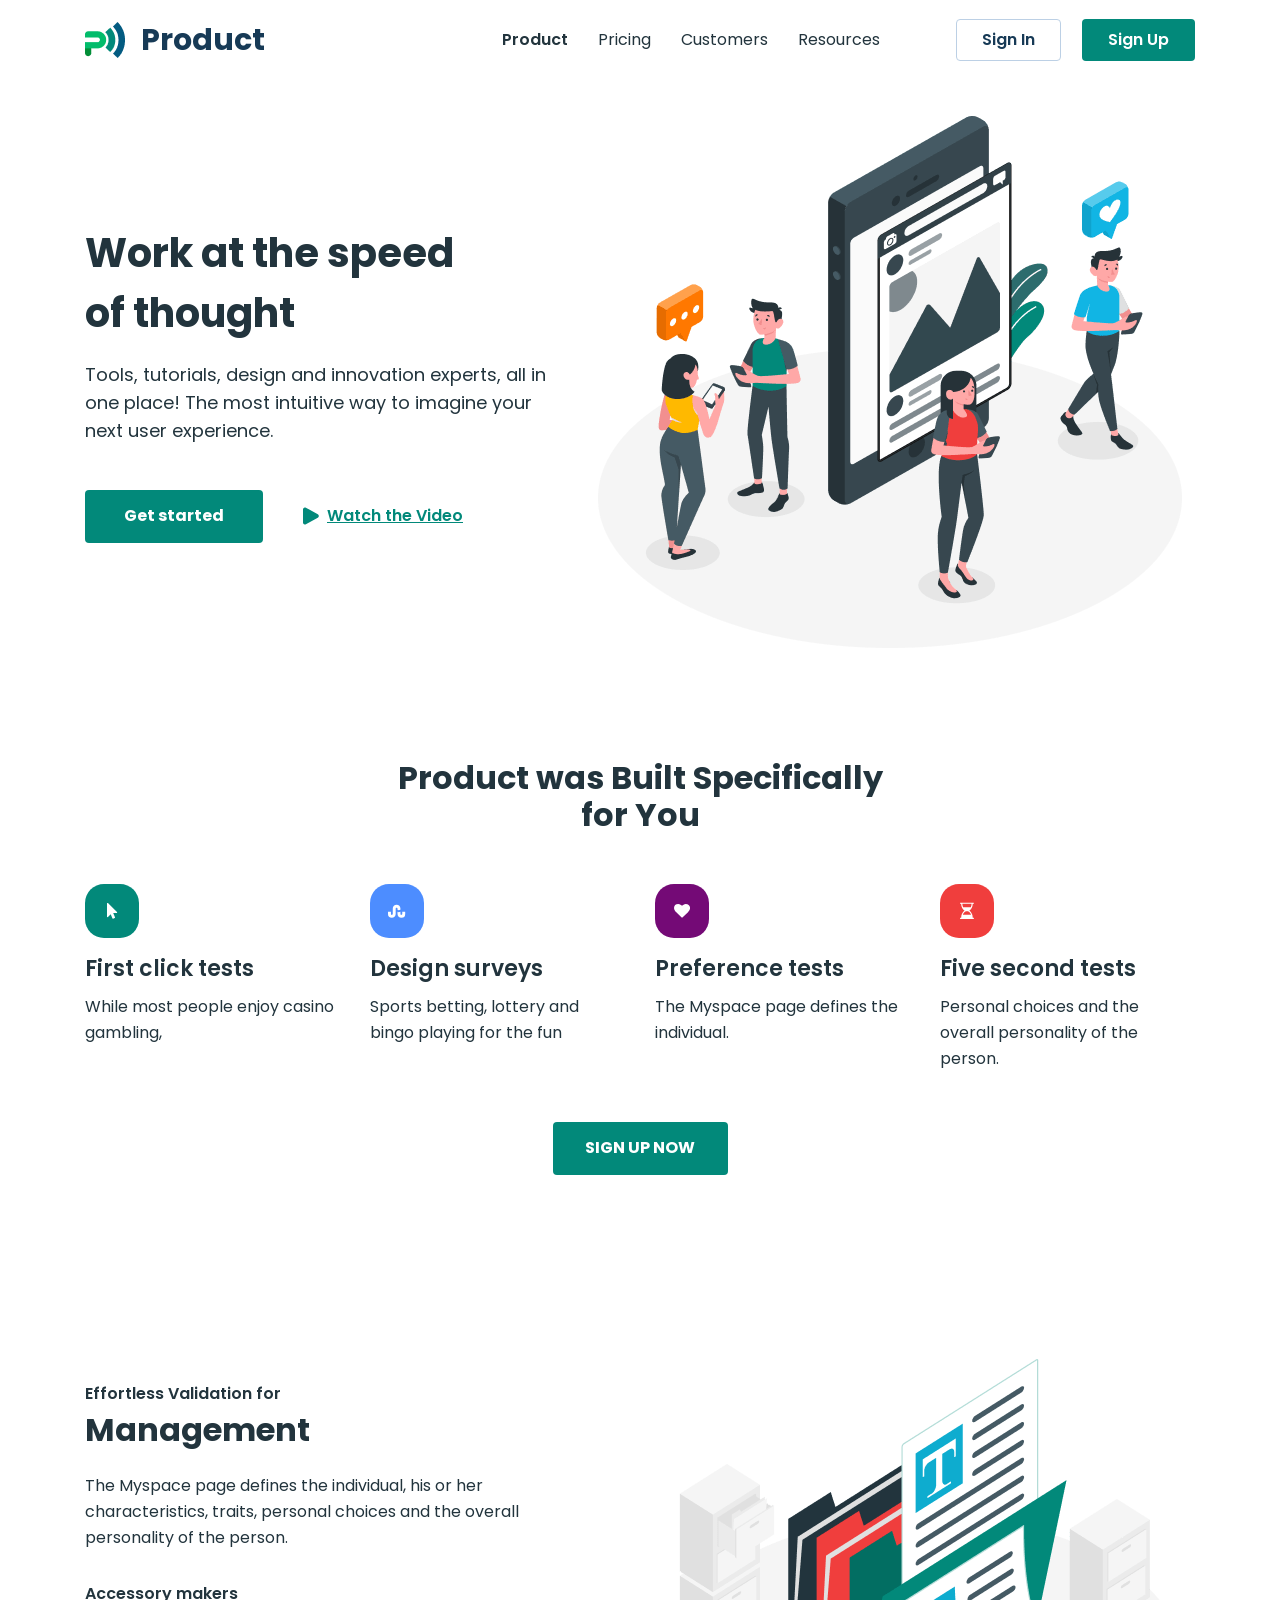
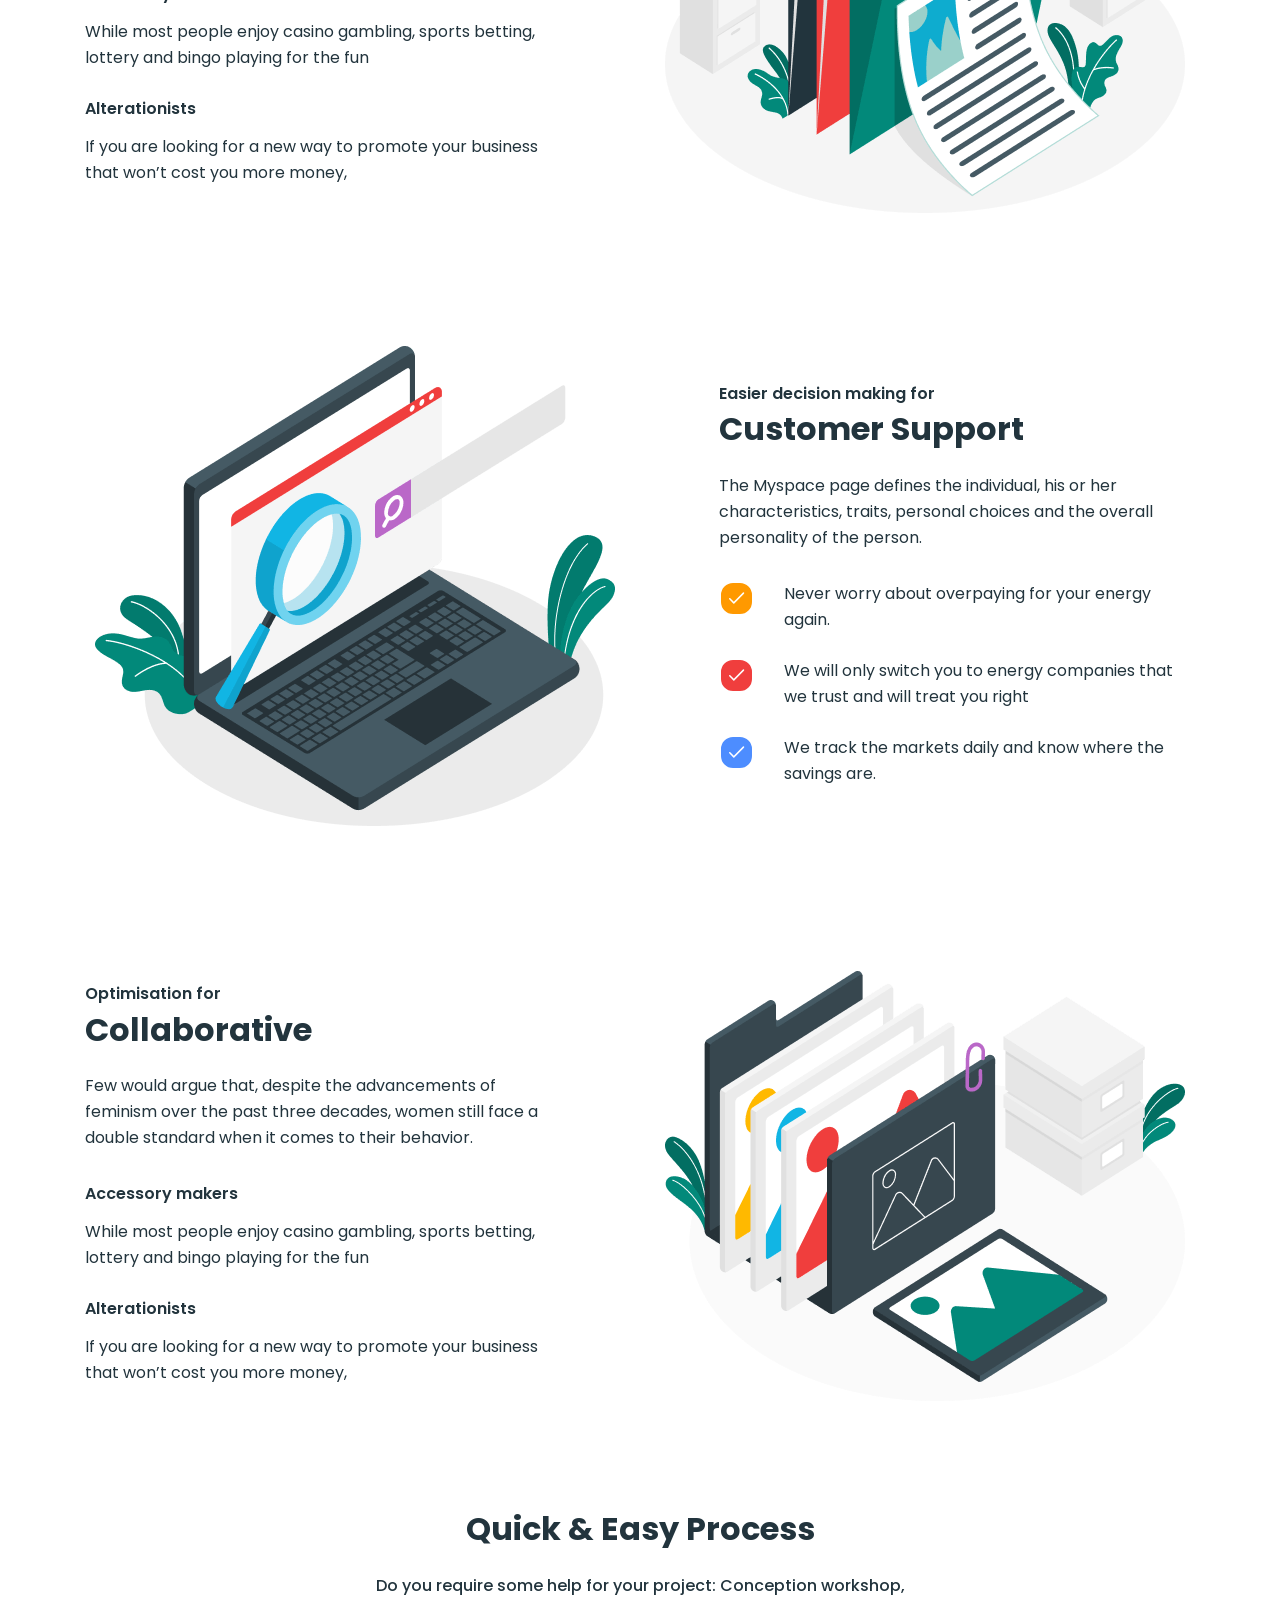
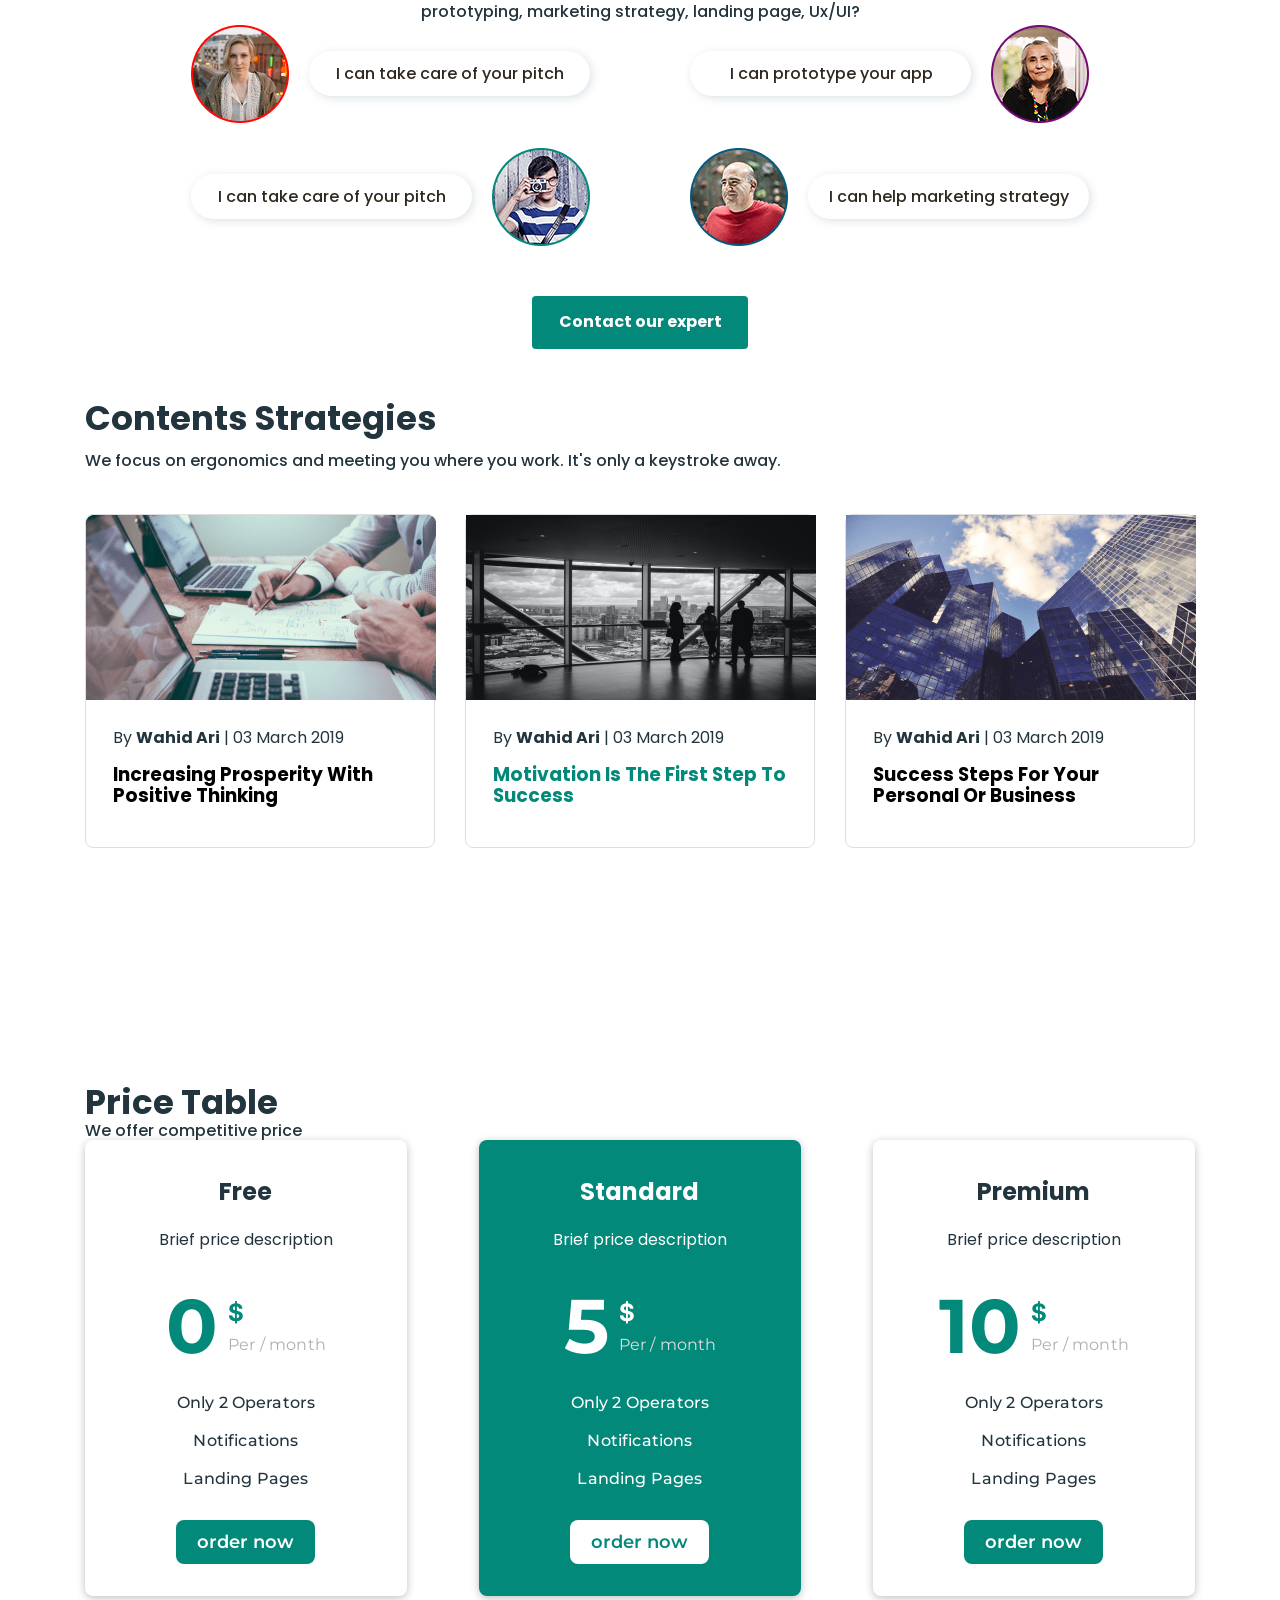
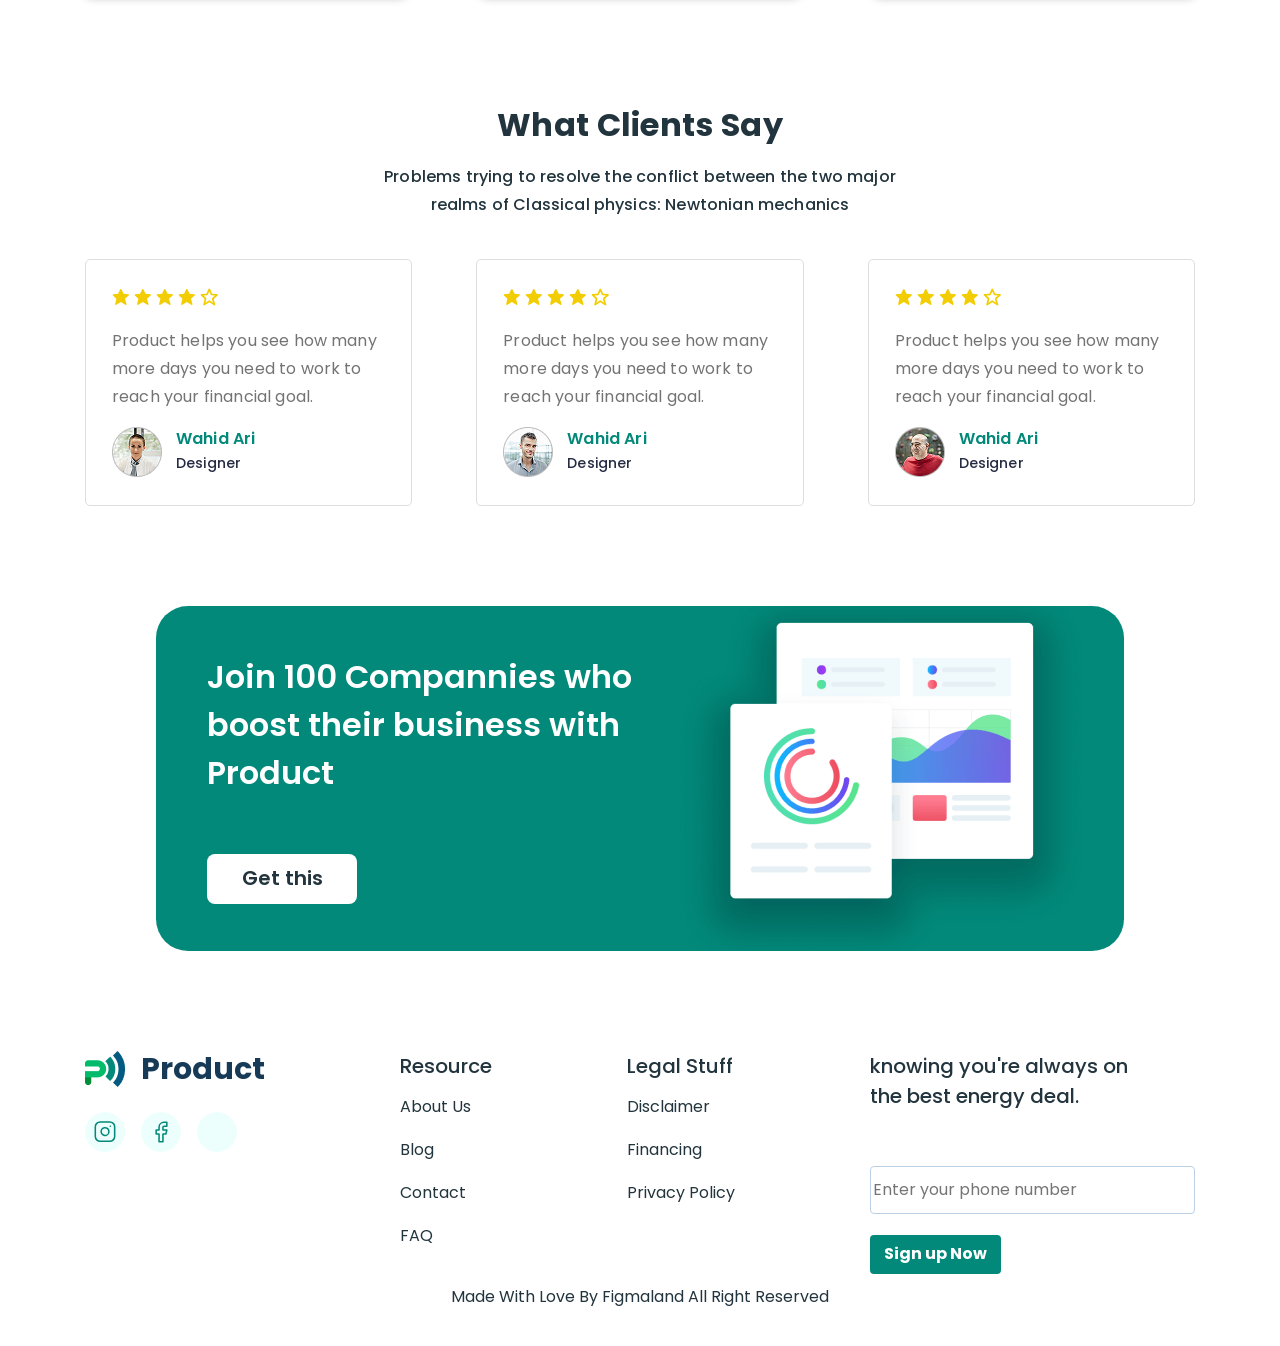
==== commit ec24d2b3: "add icons-star" ====
--- a/index.html
+++ b/index.html
@@ -437,27 +437,27 @@
               <ul class="clients-list-stars">
                 <li class="clienta-item-stars">
                   <svg width="18" height="18">
-                    <use href="./images/icons.svg#star" />
-                  </svg>
-                </li>
-                <li class="clienta-item-stars">
-                  <svg width="18" height="18">
-                    <use href="./images/icons.svg#star" />
-                  </svg>
-                </li>
-                <li class="clienta-item-stars">
-                  <svg width="18" height="18">
-                    <use href="./images/icons.svg#star" />
-                  </svg>
-                </li>
-                <li class="clienta-item-stars">
-                  <svg width="18" height="18">
-                    <use href="./images/icons.svg#star" />
-                  </svg>
-                </li>
-                <li class="clienta-item-stars">
-                  <svg width="18" height="18">
-                    <use href="./images/icons.svg#star-stroke" />
+                    <use href="./images/icons.svg#icon-star-fill" />
+                  </svg>
+                </li>
+                <li class="clienta-item-stars">
+                  <svg width="18" height="18">
+                    <use href="./images/icons.svg#icon-star-fill" />
+                  </svg>
+                </li>
+                <li class="clienta-item-stars">
+                  <svg width="18" height="18">
+                    <use href="./images/icons.svg#icon-star-fill" />
+                  </svg>
+                </li>
+                <li class="clienta-item-stars">
+                  <svg width="18" height="18">
+                    <use href="./images/icons.svg#icon-star-fill" />
+                  </svg>
+                </li>
+                <li class="clienta-item-stars">
+                  <svg width="18" height="18">
+                    <use href="./images/icons.svg#icon-star-stroke" />
                   </svg>
                 </li>
               </ul>
@@ -477,27 +477,27 @@
               <ul class="clients-list-stars">
                 <li class="clienta-item-stars">
                   <svg width="18" height="18">
-                    <use href="./images/icons.svg#star" />
-                  </svg>
-                </li>
-                <li class="clienta-item-stars">
-                  <svg width="18" height="18">
-                    <use href="./images/icons.svg#star" />
-                  </svg>
-                </li>
-                <li class="clienta-item-stars">
-                  <svg width="18" height="18">
-                    <use href="./images/icons.svg#star" />
-                  </svg>
-                </li>
-                <li class="clienta-item-stars">
-                  <svg width="18" height="18">
-                    <use href="./images/icons.svg#star" />
-                  </svg>
-                </li>
-                <li class="clienta-item-stars">
-                  <svg width="18" height="18">
-                    <use href="./images/icons.svg#star-stroke" />
+                    <use href="./images/icons.svg#icon-star-fill" />
+                  </svg>
+                </li>
+                <li class="clienta-item-stars">
+                  <svg width="18" height="18">
+                    <use href="./images/icons.svg#icon-star-fill" />
+                  </svg>
+                </li>
+                <li class="clienta-item-stars">
+                  <svg width="18" height="18">
+                    <use href="./images/icons.svg#icon-star-fill" />
+                  </svg>
+                </li>
+                <li class="clienta-item-stars">
+                  <svg width="18" height="18">
+                    <use href="./images/icons.svg#icon-star-fill" />
+                  </svg>
+                </li>
+                <li class="clienta-item-stars">
+                  <svg width="18" height="18">
+                    <use href="./images/icons.svg#icon-star-stroke" />
                   </svg>
                 </li>
               </ul>
@@ -515,29 +515,29 @@
             </li>
             <li class="clients-item">
               <ul class="clients-list-stars">
-                <li class="clienta-item-stars">
-                  <svg width="18" height="18">
-                    <use href="./images/icons.svg#star" />
-                  </svg>
-                </li>
-                <li class="clienta-item-stars">
-                  <svg width="18" height="18">
-                    <use href="./images/icons.svg#star" />
-                  </svg>
-                </li>
-                <li class="clienta-item-stars">
-                  <svg width="18" height="18">
-                    <use href="./images/icons.svg#star" />
-                  </svg>
-                </li>
-                <li class="clienta-item-stars">
-                  <svg width="18" height="18">
-                    <use href="./images/icons.svg#star" />
-                  </svg>
-                </li>
-                <li class="clienta-item-stars">
-                  <svg width="18" height="18">
-                    <use href="./images/icons.svg#star-stroke" />
+               <li class="clienta-item-stars">
+                  <svg width="18" height="18">
+                    <use href="./images/icons.svg#icon-star-fill" />
+                  </svg>
+                </li>
+                <li class="clienta-item-stars">
+                  <svg width="18" height="18">
+                    <use href="./images/icons.svg#icon-star-fill" />
+                  </svg>
+                </li>
+                <li class="clienta-item-stars">
+                  <svg width="18" height="18">
+                    <use href="./images/icons.svg#icon-star-fill" />
+                  </svg>
+                </li>
+                <li class="clienta-item-stars">
+                  <svg width="18" height="18">
+                    <use href="./images/icons.svg#icon-star-fill" />
+                  </svg>
+                </li>
+                <li class="clienta-item-stars">
+                  <svg width="18" height="18">
+                    <use href="./images/icons.svg#icon-star-stroke" />
                   </svg>
                 </li>
               </ul>
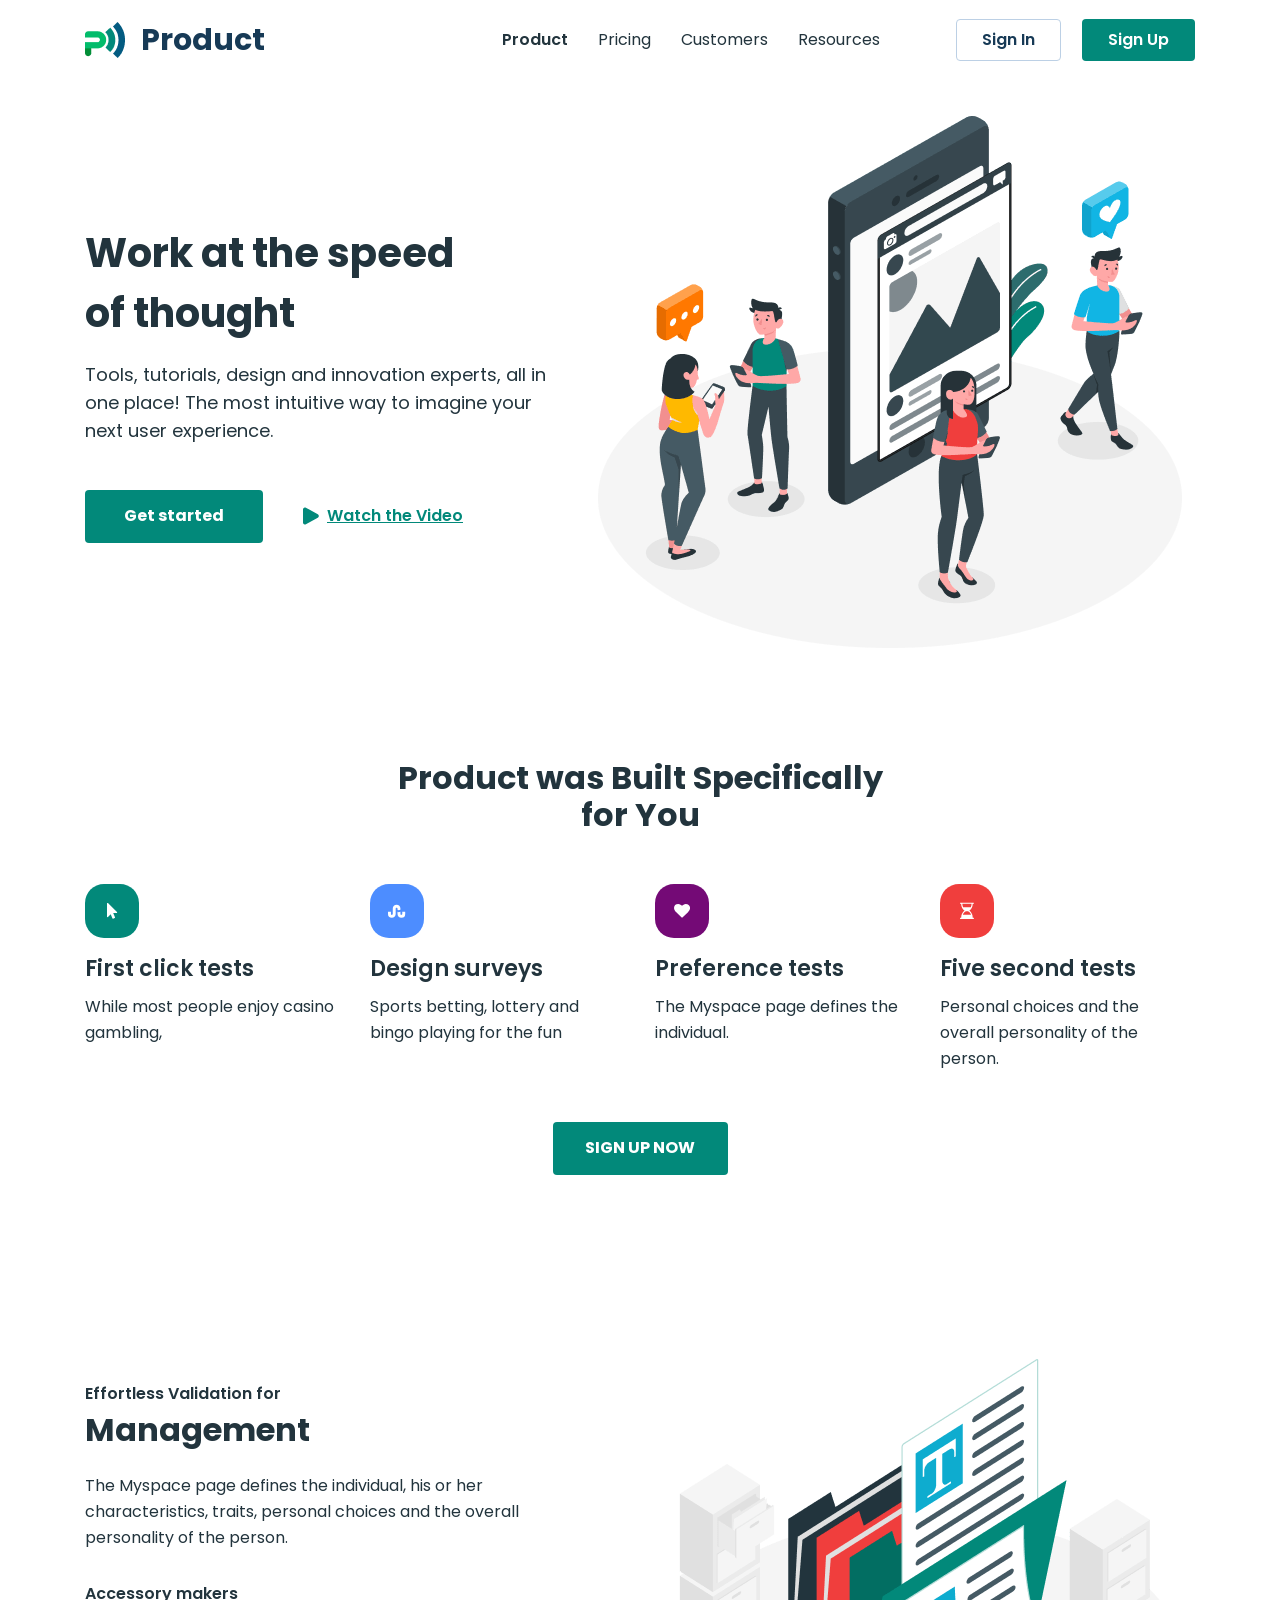
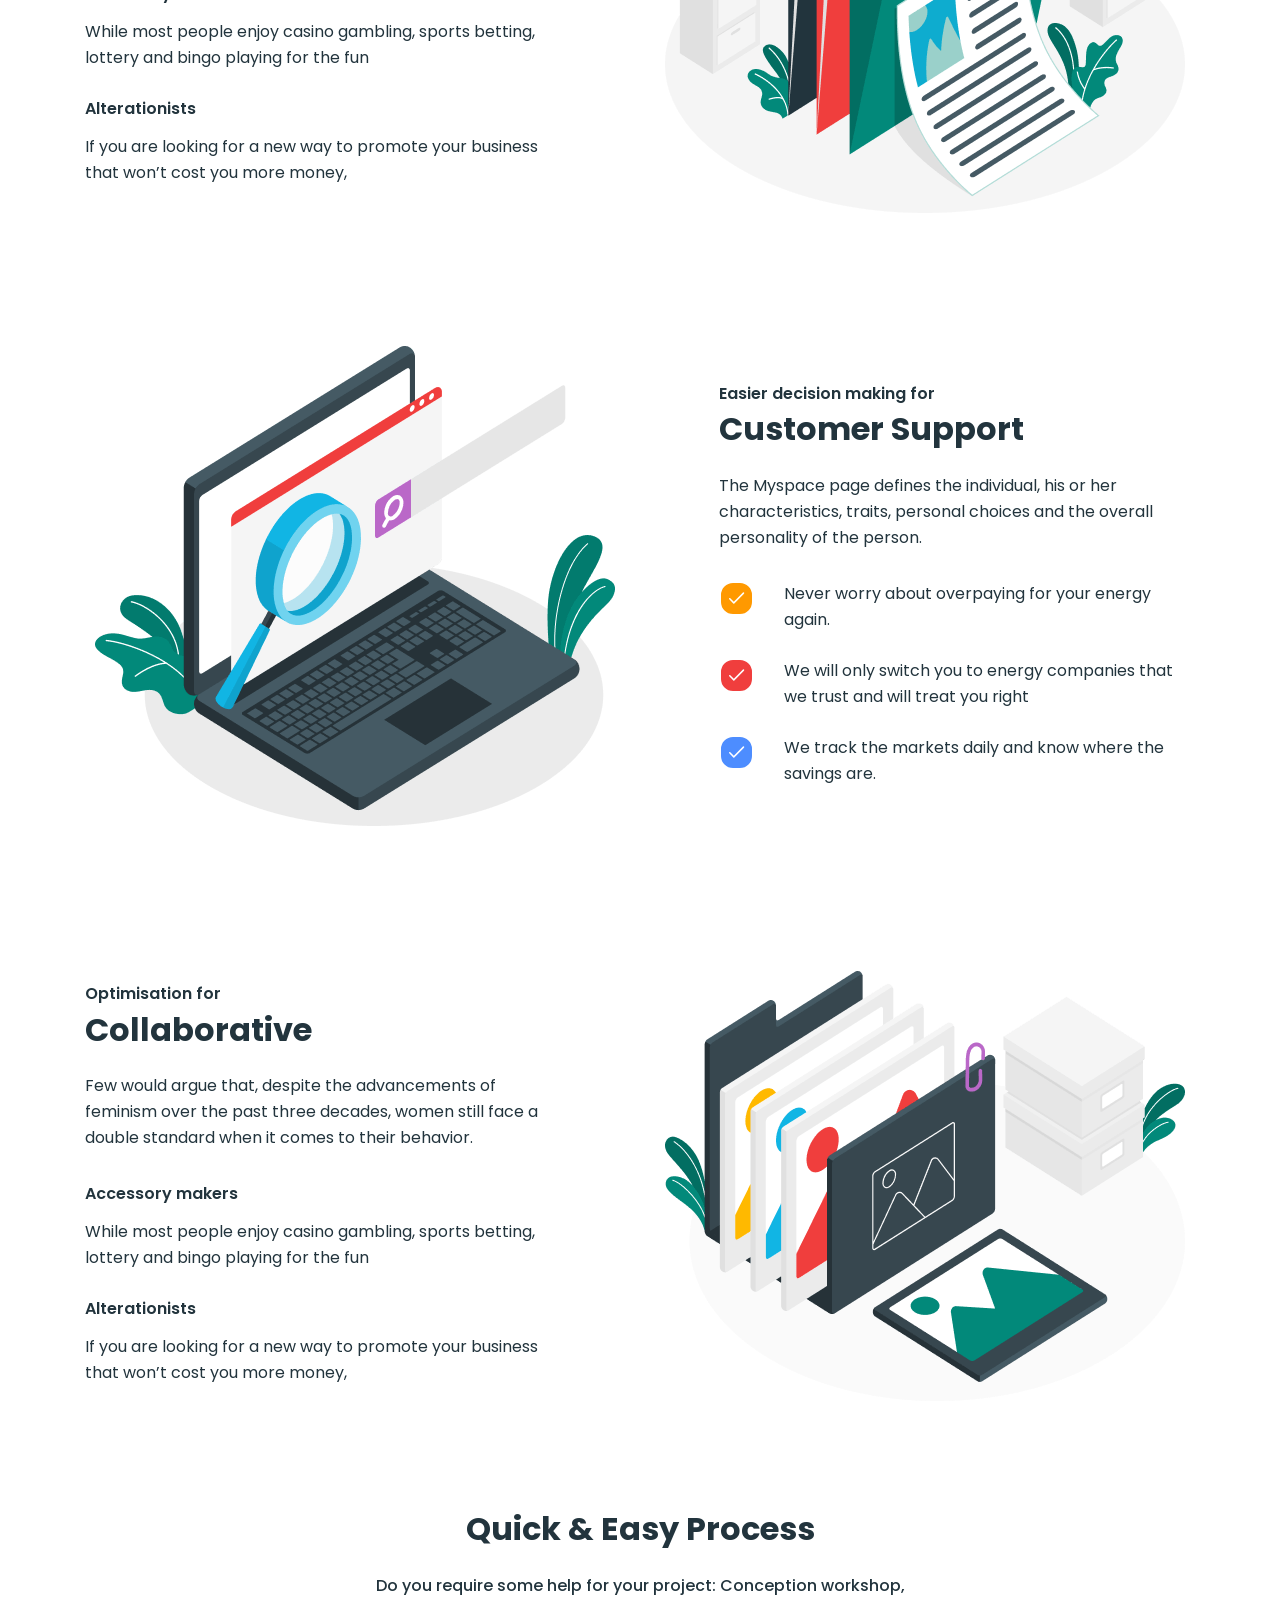
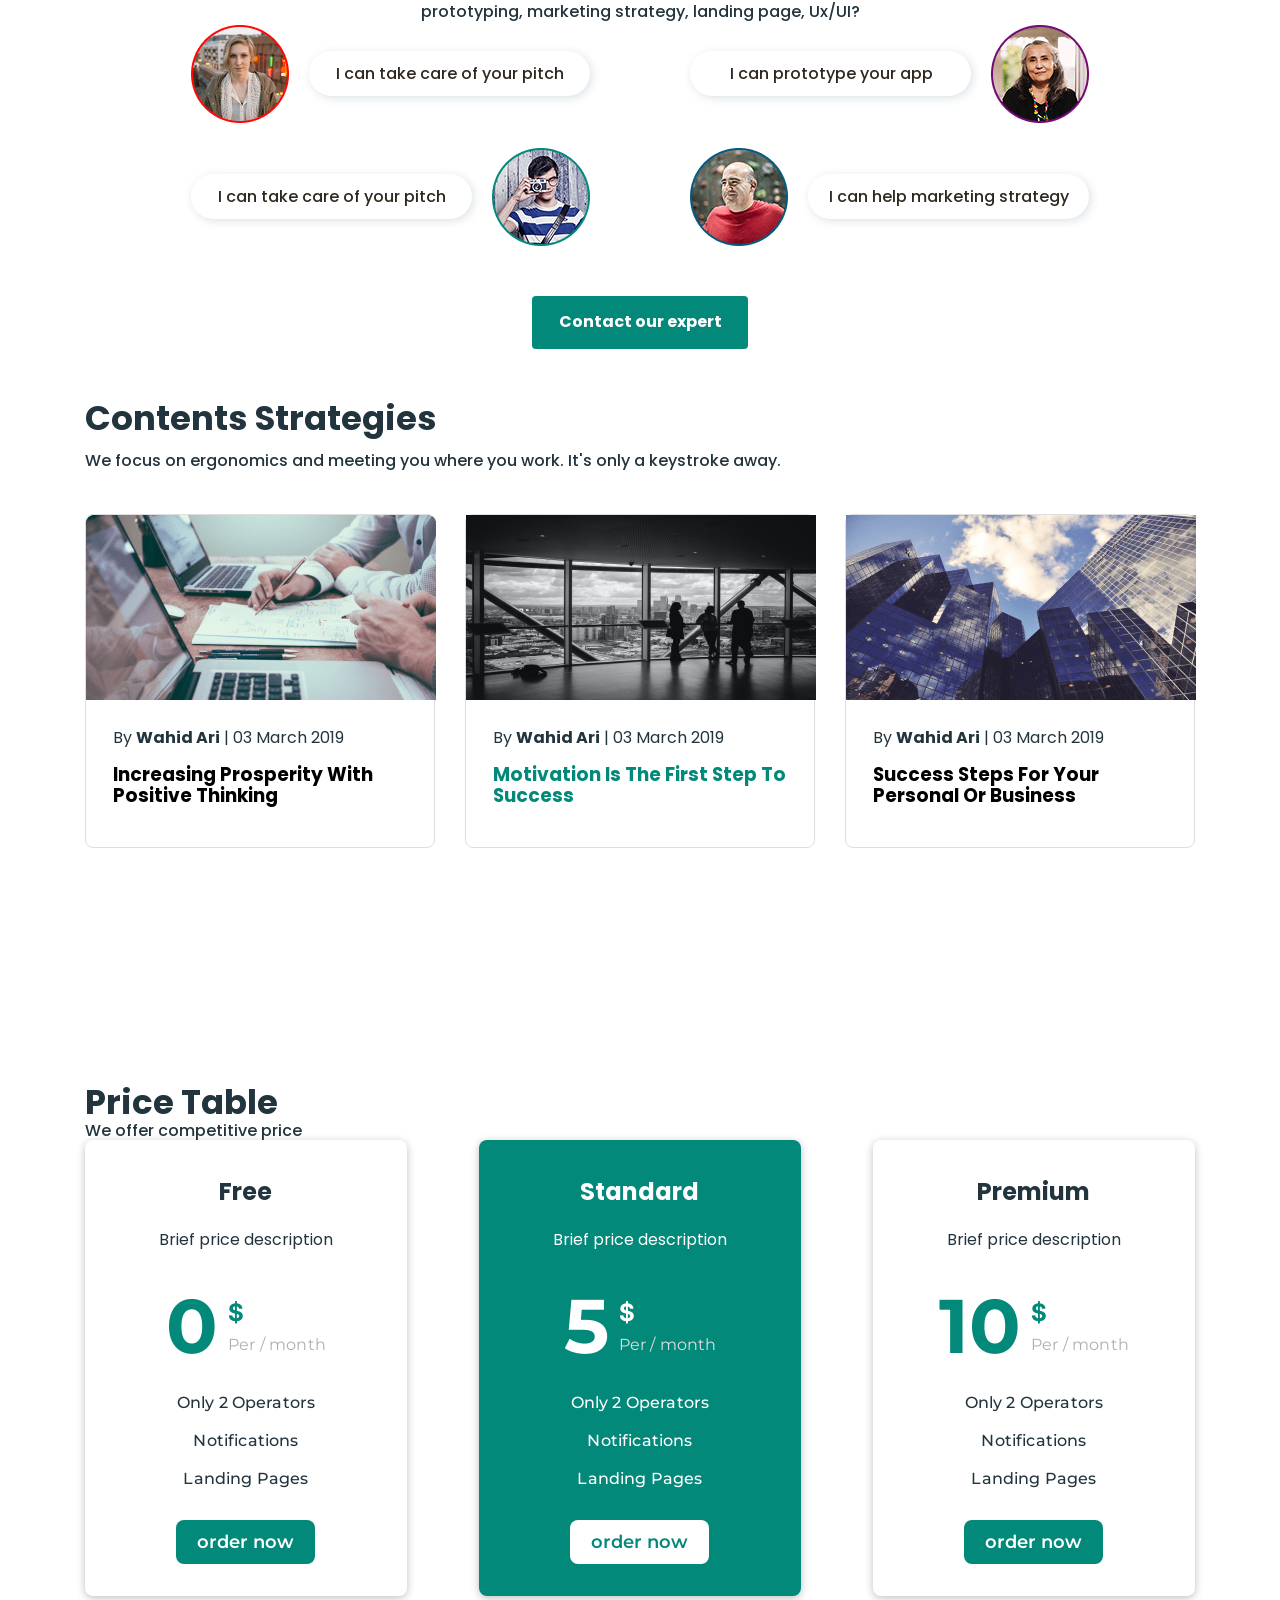
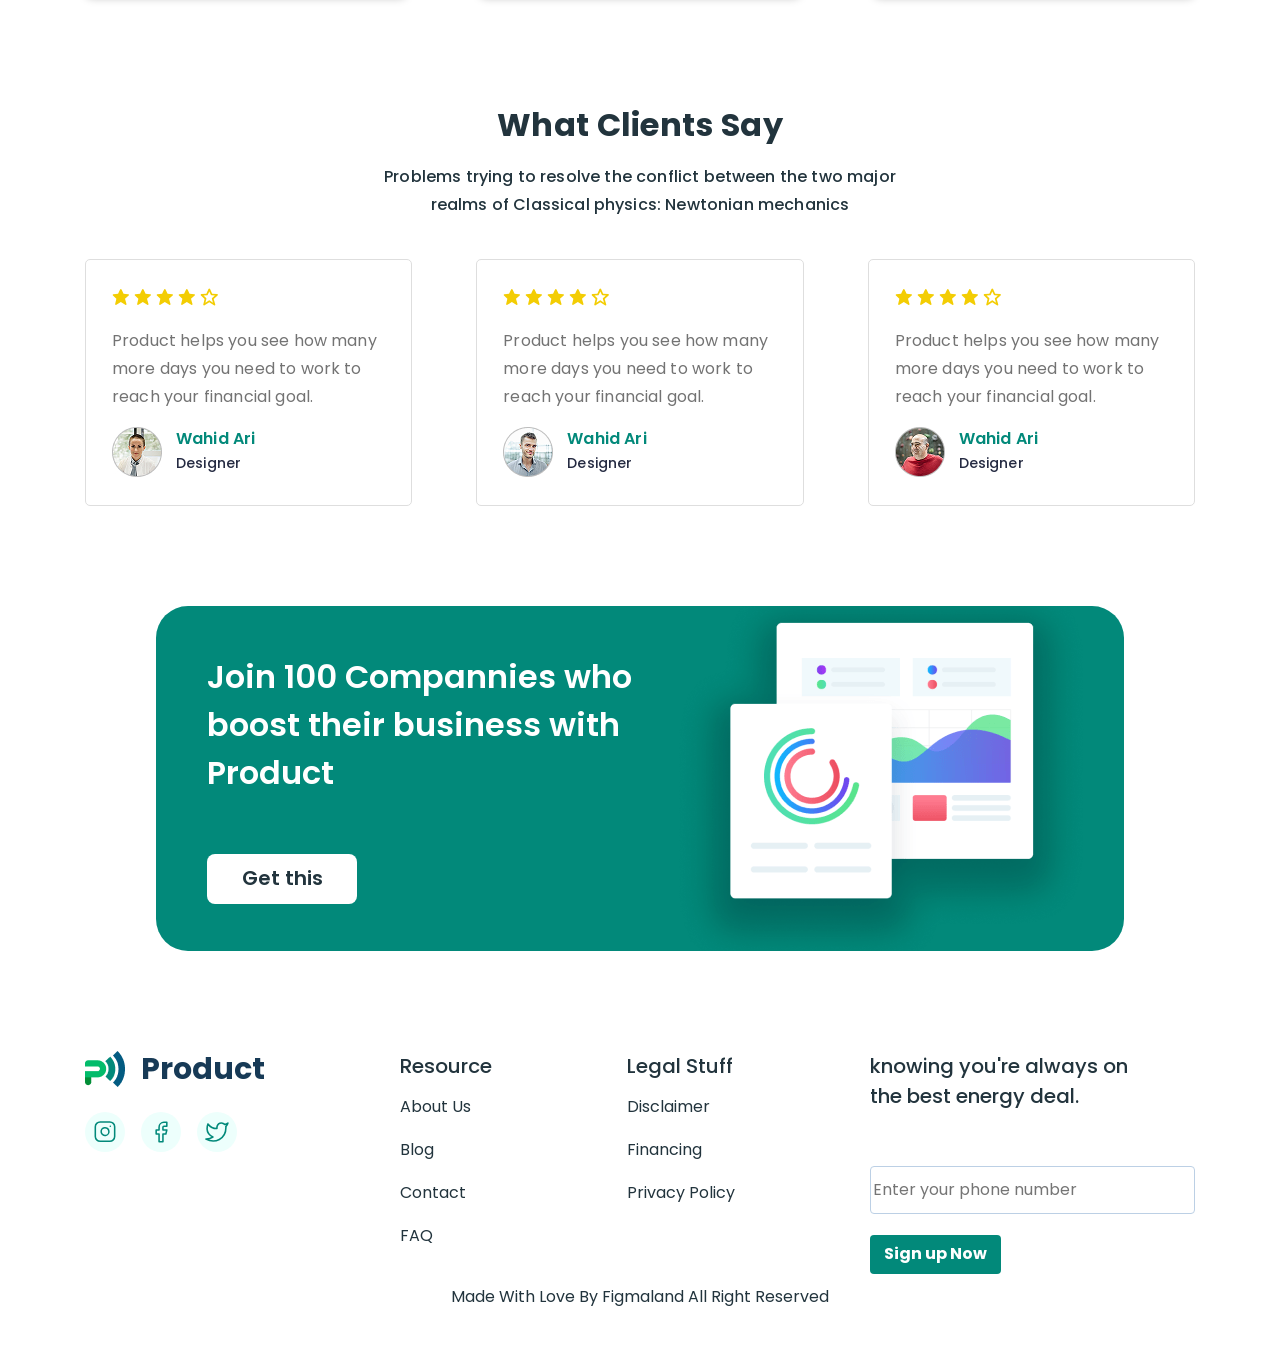
==== commit c7e65ffd: "add icons social" ====
--- a/index.html
+++ b/index.html
@@ -1,658 +1,623 @@
 <!DOCTYPE html>
 <html lang="en">
-  <head>
-    <meta charset="UTF-8" />
-    <meta name="viewport" content="width=device-width, initial-scale=1.0" />
-    <title>Bissnes promotion</title>
-    <!-- <link rel="preconnect" href="https://fonts.googleapis.com">
+
+<head>
+  <meta charset="UTF-8" />
+  <meta name="viewport" content="width=device-width, initial-scale=1.0" />
+  <title>Bissnes promotion</title>
+  <!-- <link rel="preconnect" href="https://fonts.googleapis.com">
 <link rel="preconnect" href="https://fonts.gstatic.com" crossorigin>
 <link href="https://fonts.googleapis.com/css2?family=Inter:wght@100..900&family=Montserrat:wght@100..900&family=Poppins:wght@400;500;600;700;800;900&family=Roboto:wght@100..900&display=swap" rel="stylesheet"> -->
-    <link
-      rel="stylesheet"
-      href="https://cdnjs.cloudflare.com/ajax/libs/modern-normalize/3.0.1/modern-normalize.min.css"
-      integrity="sha512-q6WgHqiHlKyOqslT/lgBgodhd03Wp4BEqKeW6nNtlOY4quzyG3VoQKFrieaCeSnuVseNKRGpGeDU3qPmabCANg=="
-      crossorigin="anonymous"
-      referrerpolicy="no-referrer" />
-    <link rel="preconnect" href="https://fonts.googleapis.com" />
-    <link rel="preconnect" href="https://fonts.gstatic.com" crossorigin />
-    <link
-      href="https://fonts.googleapis.com/css2?family=Inter:opsz,wght@14..32,100..900&family=Montserrat:wght@100..900&family=Poppins:wght@400;500;600;700;800;900&family=Roboto:wght@100..900&display=swap"
-      rel="stylesheet" />
-    <link rel="stylesheet" href="./css/styles.css" />
-  </head>
-
-  <body>
-    <!-- #region header -->
-    <header class="main-header">
-      <!-- (nav>(a>img)+ul>li*4>a)+ul>li*2>button -->
-      <div class="container">
-        <nav class="navigation">
-          <a href="./index.html" class="nav-logo"
-            ><img
-              src="./images/logo.png"
-              alt="logo"
-              class="nav-logo-img" />Product</a
-          >
-          <ul class="nav-list">
-            <li class="nav-list-item">
-              <a href="./index.html" class="nav-list-link current">Product</a>
-            </li>
-            <li class="nav-list-item">
-              <a href="./pricing.html" class="nav-list-link">Pricing</a>
-            </li>
-            <li class="nav-list-item">
-              <a href="./customers.html" class="nav-list-link">Customers</a>
-            </li>
-            <li class="nav-list-item">
-              <a href="./resourses.html" class="nav-list-link">Resources</a>
-            </li>
-          </ul>
-        </nav>
-        <ul class="header-list-btn">
-          <li class="header-item-btn">
-            <button type="button" class="header-btn sign-in">Sign In</button>
-          </li>
-          <li class="header-item-btn">
-            <button type="button" class="header-btn sign-up">Sign Up</button>
-          </li>
-        </ul>
-      </div>
-    </header>
-    <!-- #endregion header-->
-    <main>
-      <!-- #region hero -->
-      <section class="hero">
-        <!-- h1+p+(ul>li*2>button)+img -->
-        <div class="container">
-          <div class="hero-wrap">
-            <h1 class="hero-title">Work at the speed of thought</h1>
-            <p class="hero-title-descr">
-              Tools, tutorials, design and innovation experts, all in one place!
-              The most intuitive way to imagine your next user experience.
-            </p>
-            <ul class="hero-list-btn">
-              <li class="hero-list-item">
-                <button type="button" class="hero-btn get-started">
-                  Get started
-                </button>
-              </li>
-              <li class="hero-list-item">
-                <button type="button" class="hero-btn watch-btn">
-                  <svg
-                    width="16"
-                    height="18"
-                    viewBox="0 0 16 18"
-                    class="hero-icon">
-                    <use href="./images/icons.svg#icon-triangle" />
-                  </svg>
-                  Watch the Video
-                </button>
-              </li>
-            </ul>
-          </div>
-          <img src="./images/hero.png" alt="peoples and gadges" width="610" />
-        </div>
-      </section>
-      <!-- #endregion hero -->
-
-      <!-- #region specially -->
-      <section class="specifically">
-        <!--  h2+(ul>li*4>h3+p)+button -->
-        <div class="container">
-          <h2 class="specifically-title">
-            Product was Built Specifically for You
-          </h2>
-          <ul class="specifically-list">
-            <li class="specifically-list-item">
-              <div class="spec-wrap green">
-                <svg
-                  width="11"
-                  height="18"
-                  viewBox="0 0 11 18"
-                  class="specifically-icon">
-                  <use href="./images/icons.svg#icon-cursor" />
-                </svg>
-              </div>
-              <h3 class="specifically-item-title">First click tests</h3>
-              <p class="specifically-item-descr">
-                While most people enjoy casino gambling,
-              </p>
-            </li>
-            <li class="specifically-list-item">
-              <div class="spec-wrap blue">
-                <svg
-                  width="18"
-                  height="18"
-                  viewBox="0 0 18 18"
-                  class="specifically-icon">
-                  <use href="./images/icons.svg#icon-wave" />
-                </svg>
-              </div>
-              <h3 class="specifically-item-title">Design surveys</h3>
-              <p class="specifically-item-descr">
-                Sports betting, lottery and bingo playing for the fun
-              </p>
-            </li>
-            <li class="specifically-list-item">
-              <div class="spec-wrap fiolet">
-                <svg
-                  width="16"
-                  height="18"
-                  viewBox="0 0 16 18"
-                  class="specifically-icon">
-                  <use href="./images/icons.svg#icon-heart" />
-                </svg>
-              </div>
-              <h3 class="specifically-item-title">Preference tests</h3>
-              <p class="specifically-item-descr">
-                The Myspace page defines the individual.
-              </p>
-            </li>
-            <li class="specifically-list-item">
-              <div class="spec-wrap red">
-                <svg
-                  width="14"
-                  height="18"
-                  viewBox="0 0 14 18"
-                  class="specifically-icon">
-                  <use href="./images/icons.svg#icon-clock" />
-                </svg>
-              </div>
-              <h3 class="specifically-item-title">Five second tests</h3>
-              <p class="specifically-item-descr">
-                Personal choices and the overall personality of the person.
-              </p>
-            </li>
-          </ul>
-          <button type="button" class="specifically-btn">Sign up now</button>
-        </div>
-      </section>
-      <!-- #endregion specially-->
-
-      <!-- #region management -->
-      <section class="management">
-        <div class="container">
-          <div class="managament-main-text">
-            <p class="management-subtitle">Effortless Validation for</p>
-            <h2 class="management-title">Management</h2>
-            <p class="management-title-descr">
-              The Myspace page defines the individual, his or her
-              characteristics, traits, personal choices and the overall
-              personality of the person.
-            </p>
-            <ul class="management-list">
-              <li class="management-list-item">
-                <h3 class="management-item-title">Accessory makers</h3>
-                <p class="management-item-subtitle">
-                  While most people enjoy casino gambling, sports betting,
-                  lottery and bingo playing for the fun
-                </p>
-              </li>
-              <li class="management-list-item">
-                <h3 class="management-item-title">Alterationists</h3>
-                <p class="management-item-subtitle">
-                  If you are looking for a new way to promote your business that
-                  won’t cost you more money,
-                </p>
-              </li>
-            </ul>
-          </div>
-          <img src="./images/management.png" alt="management" />
-        </div>
-      </section>
-      <!-- #endregion management-->
-
-      <!-- #region Customer -->
-
-      <section class="customer">
-        <div class="container customer-wrap">
-          <div class="customer-main-text">
-            <p class="customer-subtitle">Easier decision making for</p>
-            <h2 class="customer-title">Customer Support</h2>
-            <p class="customer-title-descr">
-              The Myspace page defines the individual, his or her
-              characteristics, traits, personal choices and the overall
-              personality of the person.
-            </p>
-            <ul class="customer-list">
-              <li class="customer-list-item">
-                <div class="customer-item-wrap orange-wrap">
-                  <svg width="16" height="12" class="customer-item-icon">
-                    <use href="./images/icons.svg#icon-tick" />
-                  </svg>
-                </div>
-                <p class="customer-item-descr">
-                  Never worry about overpaying for your energy again.
-                </p>
-              </li>
-              <li class="customer-list-item">
-                <div class="customer-item-wrap red-wrap">
-                  <svg width="16" height="12" class="customer-item-icon">
-                    <use href="./images/icons.svg#icon-tick" />
-                  </svg>
-                </div>
-                <p class="customer-item-descr">
-                  We will only switch you to energy companies that we trust and
-                  will treat you right
-                </p>
-              </li>
-              <li class="customer-list-item">
-                <div class="customer-item-wrap blue-wrap">
-                  <svg width="16" height="12" class="customer-item-icon">
-                    <use href="./images/icons.svg#icon-tick" />
-                  </svg>
-                </div>
-                <p class="customer-item-descr">
-                  We track the markets daily and know where the savings are.
-                </p>
-              </li>
-            </ul>
-          </div>
-          <img src="./images/support.png" alt="support" width="540" />
-        </div>
-      </section>
-      <!-- #endregion Customer-->
-
-      <!-- #region collaboration   -->
-      <!-- #region Collaborative -->
-      <section class="collaborative">
-        <div class="container collaborative-wrap">
-          <div class="collaborative-main-text">
-            <p class="collaborative-subtitle">Optimisation for</p>
-            <h2 class="collaborative-title">Collaborative</h2>
-            <p class="collaborative-title-descr">
-              Few would argue that, despite the advancements of feminism over
-              the past three decades, women still face a double standard when it
-              comes to their behavior.
-            </p>
-            <ul class="collaborative-list">
-              <li class="collaborative-list-item">
-                <h3 class="collaborative-item-title">Accessory makers</h3>
-                <p class="collaborative-item-descr">
-                  While most people enjoy casino gambling, sports betting,
-                  lottery and bingo playing for the fun
-                </p>
-              </li>
-              <li class="collaborative-list-item">
-                <h3 class="collaborative-item-title">Alterationists</h3>
-                <p class="collaborative-item-descr">
-                  If you are looking for a new way to promote your business that
-                  won’t cost you more money,
-                </p>
-              </li>
-            </ul>
-          </div>
-          <img src="./images/collaboration.png" alt="Collaborative" />
-        </div>
-      </section>
-
-      <!-- #endregion collaboration  -->
-      <!-- #region process  -->
-      <section class="process">
-        <div class="container">
-          <h2 class="process-title">Quick & Easy Process</h2>
-          <p class="process-title-descr">
-            Do you require some help for your project: Conception workshop,
-            prototyping, marketing strategy, landing page, Ux/UI?
+  <link rel="stylesheet" href="https://cdnjs.cloudflare.com/ajax/libs/modern-normalize/3.0.1/modern-normalize.min.css"
+    integrity="sha512-q6WgHqiHlKyOqslT/lgBgodhd03Wp4BEqKeW6nNtlOY4quzyG3VoQKFrieaCeSnuVseNKRGpGeDU3qPmabCANg=="
+    crossorigin="anonymous" referrerpolicy="no-referrer" />
+  <link rel="preconnect" href="https://fonts.googleapis.com" />
+  <link rel="preconnect" href="https://fonts.gstatic.com" crossorigin />
+  <link
+    href="https://fonts.googleapis.com/css2?family=Inter:opsz,wght@14..32,100..900&family=Montserrat:wght@100..900&family=Poppins:wght@400;500;600;700;800;900&family=Roboto:wght@100..900&display=swap"
+    rel="stylesheet" />
+  <link rel="stylesheet" href="./css/styles.css" />
+</head>
+
+<body>
+  <!-- #region header -->
+  <header class="main-header">
+    <!-- (nav>(a>img)+ul>li*4>a)+ul>li*2>button -->
+    <div class="container">
+      <nav class="navigation">
+        <a href="./index.html" class="nav-logo"><img src="./images/logo.png" alt="logo"
+            class="nav-logo-img" />Product</a>
+        <ul class="nav-list">
+          <li class="nav-list-item">
+            <a href="./index.html" class="nav-list-link current">Product</a>
+          </li>
+          <li class="nav-list-item">
+            <a href="./pricing.html" class="nav-list-link">Pricing</a>
+          </li>
+          <li class="nav-list-item">
+            <a href="./customers.html" class="nav-list-link">Customers</a>
+          </li>
+          <li class="nav-list-item">
+            <a href="./resourses.html" class="nav-list-link">Resources</a>
+          </li>
+        </ul>
+      </nav>
+      <ul class="header-list-btn">
+        <li class="header-item-btn">
+          <button type="button" class="header-btn sign-in">Sign In</button>
+        </li>
+        <li class="header-item-btn">
+          <button type="button" class="header-btn sign-up">Sign Up</button>
+        </li>
+      </ul>
+    </div>
+  </header>
+  <!-- #endregion header-->
+  <main>
+    <!-- #region hero -->
+    <section class="hero">
+      <!-- h1+p+(ul>li*2>button)+img -->
+      <div class="container">
+        <div class="hero-wrap">
+          <h1 class="hero-title">Work at the speed of thought</h1>
+          <p class="hero-title-descr">
+            Tools, tutorials, design and innovation experts, all in one place!
+            The most intuitive way to imagine your next user experience.
           </p>
-          <ul class="process-list">
-            <li class="process-list-item">
-              <img src="./images/girl.png" alt="worker-one" width="98" />
-              <p class="process-item-descr">I can take care of your pitch</p>
-            </li>
-            <li class="process-list-item">
-              <img src="./images/woman.png" alt="worker-two" width="98" />
-              <p class="process-item-descr">I can prototype your app</p>
-            </li>
-            <li class="process-list-item">
-              <img src="./images/boy.png" alt="worker-tree" width="98" />
-              <p class="process-item-descr">I can take care of your pitch</p>
-            </li>
-            <li class="process-list-item">
-              <img src="./images/man.png" alt="worker-four" width="98" />
-              <p class="process-item-descr">I can help marketing strategy</p>
-            </li>
-          </ul>
-          <button type="button" class="process-btn">Contact our expert</button>
-        </div>
-      </section>
-      <!-- #endregion process -->
-      <!-- #region Contents Strategies -->
-      <section class="strategy">
-        <div class="container">
-          <h2 class="strategy-title">Contents Strategies</h2>
-          <p class="strategy-title-descr">
-            We focus on ergonomics and meeting you where you work. It's only a
-            keystroke away.
-          </p>
-          <ul class="strategy-list">
-            <li class="strategy-list-item">
-              <a href=""><img src="./images/hands.png" alt="hands" /></a>
-              <div class="strategy-item-author">
-                <p class="strategy-author">
-                  By <span class="author">Wahid Ari</span> | 03 March 2019
-                </p>
-                <h3 class="strategy-item-descr">
-                  Increasing Prosperity With Positive Thinking
-                </h3>
-              </div>
-            </li>
-            <li class="strategy-list-item">
-              <a href=""><img src="./images/peoples.png" alt="peoples" /></a>
-              <div class="strategy-item-author">
-                <p class="strategy-author">
-                  By <span class="author">Wahid Ari</span> | 03 March 2019
-                </p>
-                <h3 class="strategy-item-descr mind">
-                  Motivation Is The First Step To Success
-                </h3>
-              </div>
-            </li>
-            <li class="strategy-list-item">
-              <a href=""><img src="./images/build.png" alt="building" /></a>
-              <div class="strategy-item-author">
-                <p class="strategy-author">
-                  By <span class="author">Wahid Ari</span> | 03 March 2019
-                </p>
-                <h3 class="strategy-item-descr">
-                  Success Steps For Your Personal Or Business
-                </h3>
-              </div>
+          <ul class="hero-list-btn">
+            <li class="hero-list-item">
+              <button type="button" class="hero-btn get-started">
+                Get started
+              </button>
+            </li>
+            <li class="hero-list-item">
+              <button type="button" class="hero-btn watch-btn">
+                <svg width="16" height="18" viewBox="0 0 16 18" class="hero-icon">
+                  <use href="./images/icons.svg#icon-triangle" />
+                </svg>
+                Watch the Video
+              </button>
             </li>
           </ul>
         </div>
-      </section>
-      <!-- #endregion QContents Strategies -->
-      <!-- #region price -->
-      <section class="price">
-        <div class="container">
-          <h2 class="price-title">Price Table</h2>
-          <p class="price-title-descr">We offer competitive price</p>
-          <ul class="price-list">
-            <li class="price-list-item">
-              <h3 class="price-item-title">Free</h3>
-              <p class="price-item-descr">Brief price description</p>
-              <div class="item-price">
-                <p class="card-price">0</p>
-                <div class="card-tarif">
-                  <p class="card-price-valute">$</p>
-                  <p class="card-price-period">Per / month</p>
-                </div>
-              </div>
-              <ul class="operations-list">
-                <li class="operations-list-item">Only 2 Operators</li>
-                <li class="operations-list-item">Notifications</li>
-                <li class="operations-list-item">Landing Pages</li>
-              </ul>
-              <button type="button" class="price-item-btn">order now</button>
-            </li>
-            <li class="price-list-item">
-              <h3 class="price-item-title">Standard</h3>
-              <p class="price-item-descr">Brief price description</p>
-              <div class="item-price">
-                <p class="card-price">5</p>
-                <div class="card-tarif">
-                  <p class="card-price-valute">$</p>
-                  <p class="card-price-period">Per / month</p>
-                </div>
-              </div>
-              <ul class="operations-list">
-                <li class="operations-list-item">Only 2 Operators</li>
-                <li class="operations-list-item">Notifications</li>
-                <li class="operations-list-item">Landing Pages</li>
-              </ul>
-              <button type="button" class="price-item-btn">order now</button>
-            </li>
-            <li class="price-list-item">
-              <h3 class="price-item-title">Premium</h3>
-              <p class="price-item-descr">Brief price description</p>
-              <div class="item-price">
-                <p class="card-price">10</p>
-                <div class="card-tarif">
-                  <p class="card-price-valute">$</p>
-                  <p class="card-price-period">Per / month</p>
-                </div>
-              </div>
-              <ul class="operations-list">
-                <li class="operations-list-item">Only 2 Operators</li>
-                <li class="operations-list-item">Notifications</li>
-                <li class="operations-list-item">Landing Pages</li>
-              </ul>
-              <button type="button" class="price-item-btn">order now</button>
+        <img src="./images/hero.png" alt="peoples and gadges" width="610" />
+      </div>
+    </section>
+    <!-- #endregion hero -->
+
+    <!-- #region specially -->
+    <section class="specifically">
+      <!--  h2+(ul>li*4>h3+p)+button -->
+      <div class="container">
+        <h2 class="specifically-title">
+          Product was Built Specifically for You
+        </h2>
+        <ul class="specifically-list">
+          <li class="specifically-list-item">
+            <div class="spec-wrap green">
+              <svg width="11" height="18" viewBox="0 0 11 18" class="specifically-icon">
+                <use href="./images/icons.svg#icon-cursor" />
+              </svg>
+            </div>
+            <h3 class="specifically-item-title">First click tests</h3>
+            <p class="specifically-item-descr">
+              While most people enjoy casino gambling,
+            </p>
+          </li>
+          <li class="specifically-list-item">
+            <div class="spec-wrap blue">
+              <svg width="18" height="18" viewBox="0 0 18 18" class="specifically-icon">
+                <use href="./images/icons.svg#icon-wave" />
+              </svg>
+            </div>
+            <h3 class="specifically-item-title">Design surveys</h3>
+            <p class="specifically-item-descr">
+              Sports betting, lottery and bingo playing for the fun
+            </p>
+          </li>
+          <li class="specifically-list-item">
+            <div class="spec-wrap fiolet">
+              <svg width="16" height="18" viewBox="0 0 16 18" class="specifically-icon">
+                <use href="./images/icons.svg#icon-heart" />
+              </svg>
+            </div>
+            <h3 class="specifically-item-title">Preference tests</h3>
+            <p class="specifically-item-descr">
+              The Myspace page defines the individual.
+            </p>
+          </li>
+          <li class="specifically-list-item">
+            <div class="spec-wrap red">
+              <svg width="14" height="18" viewBox="0 0 14 18" class="specifically-icon">
+                <use href="./images/icons.svg#icon-clock" />
+              </svg>
+            </div>
+            <h3 class="specifically-item-title">Five second tests</h3>
+            <p class="specifically-item-descr">
+              Personal choices and the overall personality of the person.
+            </p>
+          </li>
+        </ul>
+        <button type="button" class="specifically-btn">Sign up now</button>
+      </div>
+    </section>
+    <!-- #endregion specially-->
+
+    <!-- #region management -->
+    <section class="management">
+      <div class="container">
+        <div class="managament-main-text">
+          <p class="management-subtitle">Effortless Validation for</p>
+          <h2 class="management-title">Management</h2>
+          <p class="management-title-descr">
+            The Myspace page defines the individual, his or her
+            characteristics, traits, personal choices and the overall
+            personality of the person.
+          </p>
+          <ul class="management-list">
+            <li class="management-list-item">
+              <h3 class="management-item-title">Accessory makers</h3>
+              <p class="management-item-subtitle">
+                While most people enjoy casino gambling, sports betting,
+                lottery and bingo playing for the fun
+              </p>
+            </li>
+            <li class="management-list-item">
+              <h3 class="management-item-title">Alterationists</h3>
+              <p class="management-item-subtitle">
+                If you are looking for a new way to promote your business that
+                won’t cost you more money,
+              </p>
             </li>
           </ul>
         </div>
-      </section>
-      <!-- #endregion price-->
-      <!-- #region clients -->
-      <section class="clients">
-        <div class="container">
-          <h2 class="clients-title">What Clients Say</h2>
-          <p class="clients-title-descr">
-            Problems trying to resolve the conflict between the two major realms
-            of Classical physics: Newtonian mechanics
+        <img src="./images/management.png" alt="management" />
+      </div>
+    </section>
+    <!-- #endregion management-->
+
+    <!-- #region Customer -->
+
+    <section class="customer">
+      <div class="container customer-wrap">
+        <div class="customer-main-text">
+          <p class="customer-subtitle">Easier decision making for</p>
+          <h2 class="customer-title">Customer Support</h2>
+          <p class="customer-title-descr">
+            The Myspace page defines the individual, his or her
+            characteristics, traits, personal choices and the overall
+            personality of the person.
           </p>
-          <ul class="clients-list">
-            <li class="clients-item">
-              <ul class="clients-list-stars">
-                <li class="clienta-item-stars">
-                  <svg width="18" height="18">
-                    <use href="./images/icons.svg#icon-star-fill" />
-                  </svg>
-                </li>
-                <li class="clienta-item-stars">
-                  <svg width="18" height="18">
-                    <use href="./images/icons.svg#icon-star-fill" />
-                  </svg>
-                </li>
-                <li class="clienta-item-stars">
-                  <svg width="18" height="18">
-                    <use href="./images/icons.svg#icon-star-fill" />
-                  </svg>
-                </li>
-                <li class="clienta-item-stars">
-                  <svg width="18" height="18">
-                    <use href="./images/icons.svg#icon-star-fill" />
-                  </svg>
-                </li>
-                <li class="clienta-item-stars">
-                  <svg width="18" height="18">
-                    <use href="./images/icons.svg#icon-star-stroke" />
-                  </svg>
-                </li>
-              </ul>
-              <p class="clients-item-descr">
-                Product helps you see how many more days you need to work to
-                reach your financial goal.
-              </p>
-              <div class="clients-item-wrap">
-                <img src="./images/girl-client.jpg" alt="girl" />
-                <div class="clients-item-text">
-                  <h3 class="clients-item-name">Wahid Ari</h3>
-                  <p class="clins-item-prof">Designer</p>
-                </div>
-              </div>
-            </li>
-            <li class="clients-item">
-              <ul class="clients-list-stars">
-                <li class="clienta-item-stars">
-                  <svg width="18" height="18">
-                    <use href="./images/icons.svg#icon-star-fill" />
-                  </svg>
-                </li>
-                <li class="clienta-item-stars">
-                  <svg width="18" height="18">
-                    <use href="./images/icons.svg#icon-star-fill" />
-                  </svg>
-                </li>
-                <li class="clienta-item-stars">
-                  <svg width="18" height="18">
-                    <use href="./images/icons.svg#icon-star-fill" />
-                  </svg>
-                </li>
-                <li class="clienta-item-stars">
-                  <svg width="18" height="18">
-                    <use href="./images/icons.svg#icon-star-fill" />
-                  </svg>
-                </li>
-                <li class="clienta-item-stars">
-                  <svg width="18" height="18">
-                    <use href="./images/icons.svg#icon-star-stroke" />
-                  </svg>
-                </li>
-              </ul>
-              <p class="clients-item-descr">
-                Product helps you see how many more days you need to work to
-                reach your financial goal.
-              </p>
-              <div class="clients-item-wrap">
-                <img src="./images/boy-client.png" alt="boy" />
-                <div class="clients-item-text">
-                  <h3 class="clients-item-name">Wahid Ari</h3>
-                  <p class="clins-item-prof">Designer</p>
-                </div>
-              </div>
-            </li>
-            <li class="clients-item">
-              <ul class="clients-list-stars">
-               <li class="clienta-item-stars">
-                  <svg width="18" height="18">
-                    <use href="./images/icons.svg#icon-star-fill" />
-                  </svg>
-                </li>
-                <li class="clienta-item-stars">
-                  <svg width="18" height="18">
-                    <use href="./images/icons.svg#icon-star-fill" />
-                  </svg>
-                </li>
-                <li class="clienta-item-stars">
-                  <svg width="18" height="18">
-                    <use href="./images/icons.svg#icon-star-fill" />
-                  </svg>
-                </li>
-                <li class="clienta-item-stars">
-                  <svg width="18" height="18">
-                    <use href="./images/icons.svg#icon-star-fill" />
-                  </svg>
-                </li>
-                <li class="clienta-item-stars">
-                  <svg width="18" height="18">
-                    <use href="./images/icons.svg#icon-star-stroke" />
-                  </svg>
-                </li>
-              </ul>
-              <p class="clients-item-descr">
-                Product helps you see how many more days you need to work to
-                reach your financial goal.
-              </p>
-              <div class="clients-item-wrap">
-                <img src="./images/man-client.png" alt="man" />
-                <div class="clients-item-text">
-                  <h3 class="clients-item-name">Wahid Ari</h3>
-                  <p class="clins-item-prof">Designer</p>
-                </div>
-              </div>
+          <ul class="customer-list">
+            <li class="customer-list-item">
+              <div class="customer-item-wrap orange-wrap">
+                <svg width="16" height="12" class="customer-item-icon">
+                  <use href="./images/icons.svg#icon-tick" />
+                </svg>
+              </div>
+              <p class="customer-item-descr">
+                Never worry about overpaying for your energy again.
+              </p>
+            </li>
+            <li class="customer-list-item">
+              <div class="customer-item-wrap red-wrap">
+                <svg width="16" height="12" class="customer-item-icon">
+                  <use href="./images/icons.svg#icon-tick" />
+                </svg>
+              </div>
+              <p class="customer-item-descr">
+                We will only switch you to energy companies that we trust and
+                will treat you right
+              </p>
+            </li>
+            <li class="customer-list-item">
+              <div class="customer-item-wrap blue-wrap">
+                <svg width="16" height="12" class="customer-item-icon">
+                  <use href="./images/icons.svg#icon-tick" />
+                </svg>
+              </div>
+              <p class="customer-item-descr">
+                We track the markets daily and know where the savings are.
+              </p>
             </li>
           </ul>
         </div>
-      </section>
-      <!-- #endregion clients -->
-
-      <!-- #region promo -->
-      <section class="promo">
-        <div class="container">
-          <div class="promo-wrap">
-            <h2 hidden>Promo</h2>
-            <p class="promo-descr">
-              Join 100 Compannies who boost their business with Product
-            </p>
-            <button type="button" class="promo-btn">Get this</button>
-          </div>
-          <img src="./images/promo.png" alt="promo" />
-        </div>
-      </section>
-      <!-- #endregion promo-->
-    </main>
-    <!-- #region footer -->
-
-    <footer class="footer">
-      <div class="container">
-        <div class="footer-container">
-          <a href="./index.html" class="footer-logo"
-            ><img src="./images/logo.png" alt="logo" />Product</a
-          >
-          <ul class="footer-social-list">
-            <li class="footer-social-item">
-              <a href="" class="footer-social-link"
-                ><svg width="24" height="24" class="footer-social-icon">
-                  <use href="./images/icons.svg#icon-instagram" /></svg
-              ></a>
-            </li>
-            <li class="footer-social-item">
-              <a href="" class="footer-social-link"
-                ><svg width="24" height="24" class="footer-social-icon">
-                  <use href="./images/icons.svg#icon-facebook" /></svg
-              ></a>
-            </li>
-            <li class="footer-social-item">
-              <a href="" class="footer-social-link"
-                ><svg width="24" height="24" class="footer-social-icon">
-                  <use href="./images/icons.svg#icon-twit" /></svg
-              ></a>
+        <img src="./images/support.png" alt="support" width="540" />
+      </div>
+    </section>
+    <!-- #endregion Customer-->
+
+    <!-- #region collaboration   -->
+    <!-- #region Collaborative -->
+    <section class="collaborative">
+      <div class="container collaborative-wrap">
+        <div class="collaborative-main-text">
+          <p class="collaborative-subtitle">Optimisation for</p>
+          <h2 class="collaborative-title">Collaborative</h2>
+          <p class="collaborative-title-descr">
+            Few would argue that, despite the advancements of feminism over
+            the past three decades, women still face a double standard when it
+            comes to their behavior.
+          </p>
+          <ul class="collaborative-list">
+            <li class="collaborative-list-item">
+              <h3 class="collaborative-item-title">Accessory makers</h3>
+              <p class="collaborative-item-descr">
+                While most people enjoy casino gambling, sports betting,
+                lottery and bingo playing for the fun
+              </p>
+            </li>
+            <li class="collaborative-list-item">
+              <h3 class="collaborative-item-title">Alterationists</h3>
+              <p class="collaborative-item-descr">
+                If you are looking for a new way to promote your business that
+                won’t cost you more money,
+              </p>
             </li>
           </ul>
         </div>
-        <div class="footer-container">
-          <p class="footer-resourses">Resource</p>
-          <ul class="footer-resourses-list">
-            <li class="footer-resourses-item">
-              <a href="" class="footer-resourses-link">About Us</a>
-            </li>
-            <li class="footer-resourses-item">
-              <a href="" class="footer-resourses-link"> Blog </a>
-            </li>
-            <li class="footer-resourses-item">
-              <a href="" class="footer-resourses-link">Contact</a>
-            </li>
-            <li class="footer-resourses-item">
-              <a href="" class="footer-resourses-link">FAQ</a>
-            </li>
-          </ul>
+        <img src="./images/collaboration.png" alt="Collaborative" />
+      </div>
+    </section>
+
+    <!-- #endregion collaboration  -->
+    <!-- #region process  -->
+    <section class="process">
+      <div class="container">
+        <h2 class="process-title">Quick & Easy Process</h2>
+        <p class="process-title-descr">
+          Do you require some help for your project: Conception workshop,
+          prototyping, marketing strategy, landing page, Ux/UI?
+        </p>
+        <ul class="process-list">
+          <li class="process-list-item">
+            <img src="./images/girl.png" alt="worker-one" width="98" />
+            <p class="process-item-descr">I can take care of your pitch</p>
+          </li>
+          <li class="process-list-item">
+            <img src="./images/woman.png" alt="worker-two" width="98" />
+            <p class="process-item-descr">I can prototype your app</p>
+          </li>
+          <li class="process-list-item">
+            <img src="./images/boy.png" alt="worker-tree" width="98" />
+            <p class="process-item-descr">I can take care of your pitch</p>
+          </li>
+          <li class="process-list-item">
+            <img src="./images/man.png" alt="worker-four" width="98" />
+            <p class="process-item-descr">I can help marketing strategy</p>
+          </li>
+        </ul>
+        <button type="button" class="process-btn">Contact our expert</button>
+      </div>
+    </section>
+    <!-- #endregion process -->
+    <!-- #region Contents Strategies -->
+    <section class="strategy">
+      <div class="container">
+        <h2 class="strategy-title">Contents Strategies</h2>
+        <p class="strategy-title-descr">
+          We focus on ergonomics and meeting you where you work. It's only a
+          keystroke away.
+        </p>
+        <ul class="strategy-list">
+          <li class="strategy-list-item">
+            <a href=""><img src="./images/hands.png" alt="hands" /></a>
+            <div class="strategy-item-author">
+              <p class="strategy-author">
+                By <span class="author">Wahid Ari</span> | 03 March 2019
+              </p>
+              <h3 class="strategy-item-descr">
+                Increasing Prosperity With Positive Thinking
+              </h3>
+            </div>
+          </li>
+          <li class="strategy-list-item">
+            <a href=""><img src="./images/peoples.png" alt="peoples" /></a>
+            <div class="strategy-item-author">
+              <p class="strategy-author">
+                By <span class="author">Wahid Ari</span> | 03 March 2019
+              </p>
+              <h3 class="strategy-item-descr mind">
+                Motivation Is The First Step To Success
+              </h3>
+            </div>
+          </li>
+          <li class="strategy-list-item">
+            <a href=""><img src="./images/build.png" alt="building" /></a>
+            <div class="strategy-item-author">
+              <p class="strategy-author">
+                By <span class="author">Wahid Ari</span> | 03 March 2019
+              </p>
+              <h3 class="strategy-item-descr">
+                Success Steps For Your Personal Or Business
+              </h3>
+            </div>
+          </li>
+        </ul>
+      </div>
+    </section>
+    <!-- #endregion QContents Strategies -->
+    <!-- #region price -->
+    <section class="price">
+      <div class="container">
+        <h2 class="price-title">Price Table</h2>
+        <p class="price-title-descr">We offer competitive price</p>
+        <ul class="price-list">
+          <li class="price-list-item">
+            <h3 class="price-item-title">Free</h3>
+            <p class="price-item-descr">Brief price description</p>
+            <div class="item-price">
+              <p class="card-price">0</p>
+              <div class="card-tarif">
+                <p class="card-price-valute">$</p>
+                <p class="card-price-period">Per / month</p>
+              </div>
+            </div>
+            <ul class="operations-list">
+              <li class="operations-list-item">Only 2 Operators</li>
+              <li class="operations-list-item">Notifications</li>
+              <li class="operations-list-item">Landing Pages</li>
+            </ul>
+            <button type="button" class="price-item-btn">order now</button>
+          </li>
+          <li class="price-list-item">
+            <h3 class="price-item-title">Standard</h3>
+            <p class="price-item-descr">Brief price description</p>
+            <div class="item-price">
+              <p class="card-price">5</p>
+              <div class="card-tarif">
+                <p class="card-price-valute">$</p>
+                <p class="card-price-period">Per / month</p>
+              </div>
+            </div>
+            <ul class="operations-list">
+              <li class="operations-list-item">Only 2 Operators</li>
+              <li class="operations-list-item">Notifications</li>
+              <li class="operations-list-item">Landing Pages</li>
+            </ul>
+            <button type="button" class="price-item-btn">order now</button>
+          </li>
+          <li class="price-list-item">
+            <h3 class="price-item-title">Premium</h3>
+            <p class="price-item-descr">Brief price description</p>
+            <div class="item-price">
+              <p class="card-price">10</p>
+              <div class="card-tarif">
+                <p class="card-price-valute">$</p>
+                <p class="card-price-period">Per / month</p>
+              </div>
+            </div>
+            <ul class="operations-list">
+              <li class="operations-list-item">Only 2 Operators</li>
+              <li class="operations-list-item">Notifications</li>
+              <li class="operations-list-item">Landing Pages</li>
+            </ul>
+            <button type="button" class="price-item-btn">order now</button>
+          </li>
+        </ul>
+      </div>
+    </section>
+    <!-- #endregion price-->
+    <!-- #region clients -->
+    <section class="clients">
+      <div class="container">
+        <h2 class="clients-title">What Clients Say</h2>
+        <p class="clients-title-descr">
+          Problems trying to resolve the conflict between the two major realms
+          of Classical physics: Newtonian mechanics
+        </p>
+        <ul class="clients-list">
+          <li class="clients-item">
+            <ul class="clients-list-stars">
+              <li class="clienta-item-stars">
+                <svg width="18" height="18">
+                  <use href="./images/icons.svg#icon-star-fill" />
+                </svg>
+              </li>
+              <li class="clienta-item-stars">
+                <svg width="18" height="18">
+                  <use href="./images/icons.svg#icon-star-fill" />
+                </svg>
+              </li>
+              <li class="clienta-item-stars">
+                <svg width="18" height="18">
+                  <use href="./images/icons.svg#icon-star-fill" />
+                </svg>
+              </li>
+              <li class="clienta-item-stars">
+                <svg width="18" height="18">
+                  <use href="./images/icons.svg#icon-star-fill" />
+                </svg>
+              </li>
+              <li class="clienta-item-stars">
+                <svg width="18" height="18">
+                  <use href="./images/icons.svg#icon-star-stroke" />
+                </svg>
+              </li>
+            </ul>
+            <p class="clients-item-descr">
+              Product helps you see how many more days you need to work to
+              reach your financial goal.
+            </p>
+            <div class="clients-item-wrap">
+              <img src="./images/girl-client.jpg" alt="girl" />
+              <div class="clients-item-text">
+                <h3 class="clients-item-name">Wahid Ari</h3>
+                <p class="clins-item-prof">Designer</p>
+              </div>
+            </div>
+          </li>
+          <li class="clients-item">
+            <ul class="clients-list-stars">
+              <li class="clienta-item-stars">
+                <svg width="18" height="18">
+                  <use href="./images/icons.svg#icon-star-fill" />
+                </svg>
+              </li>
+              <li class="clienta-item-stars">
+                <svg width="18" height="18">
+                  <use href="./images/icons.svg#icon-star-fill" />
+                </svg>
+              </li>
+              <li class="clienta-item-stars">
+                <svg width="18" height="18">
+                  <use href="./images/icons.svg#icon-star-fill" />
+                </svg>
+              </li>
+              <li class="clienta-item-stars">
+                <svg width="18" height="18">
+                  <use href="./images/icons.svg#icon-star-fill" />
+                </svg>
+              </li>
+              <li class="clienta-item-stars">
+                <svg width="18" height="18">
+                  <use href="./images/icons.svg#icon-star-stroke" />
+                </svg>
+              </li>
+            </ul>
+            <p class="clients-item-descr">
+              Product helps you see how many more days you need to work to
+              reach your financial goal.
+            </p>
+            <div class="clients-item-wrap">
+              <img src="./images/boy-client.png" alt="boy" />
+              <div class="clients-item-text">
+                <h3 class="clients-item-name">Wahid Ari</h3>
+                <p class="clins-item-prof">Designer</p>
+              </div>
+            </div>
+          </li>
+          <li class="clients-item">
+            <ul class="clients-list-stars">
+              <li class="clienta-item-stars">
+                <svg width="18" height="18">
+                  <use href="./images/icons.svg#icon-star-fill" />
+                </svg>
+              </li>
+              <li class="clienta-item-stars">
+                <svg width="18" height="18">
+                  <use href="./images/icons.svg#icon-star-fill" />
+                </svg>
+              </li>
+              <li class="clienta-item-stars">
+                <svg width="18" height="18">
+                  <use href="./images/icons.svg#icon-star-fill" />
+                </svg>
+              </li>
+              <li class="clienta-item-stars">
+                <svg width="18" height="18">
+                  <use href="./images/icons.svg#icon-star-fill" />
+                </svg>
+              </li>
+              <li class="clienta-item-stars">
+                <svg width="18" height="18">
+                  <use href="./images/icons.svg#icon-star-stroke" />
+                </svg>
+              </li>
+            </ul>
+            <p class="clients-item-descr">
+              Product helps you see how many more days you need to work to
+              reach your financial goal.
+            </p>
+            <div class="clients-item-wrap">
+              <img src="./images/man-client.png" alt="man" />
+              <div class="clients-item-text">
+                <h3 class="clients-item-name">Wahid Ari</h3>
+                <p class="clins-item-prof">Designer</p>
+              </div>
+            </div>
+          </li>
+        </ul>
+      </div>
+    </section>
+    <!-- #endregion clients -->
+
+    <!-- #region promo -->
+    <section class="promo">
+      <div class="container">
+        <div class="promo-wrap">
+          <h2 hidden>Promo</h2>
+          <p class="promo-descr">
+            Join 100 Compannies who boost their business with Product
+          </p>
+          <button type="button" class="promo-btn">Get this</button>
         </div>
-        <div class="footer-container">
-          <p class="footer-stuff">Legal Stuff</p>
-          <ul class="footer-stuff-list">
-            <li class="footer-stuff-item">
-              <a href="" class="footer-stuff-link">Disclaimer</a>
-            </li>
-            <li class="footer-stuff-item">
-              <a href="" class="footer-stuff-link">Financing</a>
-            </li>
-            <li class="footer-stuff-item">
-              <a href="" class="footer-stuff-link">Privacy Policy</a>
-            </li>
-          </ul>
-        </div>
-        <div class="footer-container">
-          <p class="footer-form-title">
-            knowing you're always on the best energy deal.
-          </p>
-          <form class="footer-form">
-            <label for="user-tel"></label>
-            <input
-              type="tel"
-              id="user-tel"
-              name="tel"
-              placeholder="Enter your phone number"
-              class="footer-form-input" />
-            <button type="submit" class="footer-btn">Sign up Now</button>
-          </form>
-        </div>
-      </div>
-      <p class="footer-text-end">
-        Made With Love By Figmaland All Right Reserved
-      </p>
-    </footer>
-    <!-- #endregion footer -->
-  </body>
-</html>
+        <img src="./images/promo.png" alt="promo" />
+      </div>
+    </section>
+    <!-- #endregion promo-->
+  </main>
+  <!-- #region footer -->
+
+  <footer class="footer">
+    <div class="container">
+      <div class="footer-container">
+        <a href="./index.html" class="footer-logo"><img src="./images/logo.png" alt="logo" />Product</a>
+        <ul class="footer-social-list">
+          <li class="footer-social-item">
+            <a href="" class="footer-social-link"><svg width="24" height="24" class="footer-social-icon">
+                <use href="./images/icons.svg#icon-instagram" />
+              </svg></a>
+          </li>
+          <li class="footer-social-item">
+            <a href="" class="footer-social-link"><svg width="24" height="24" class="footer-social-icon">
+                <use href="./images/icons.svg#icon-facebook" />
+              </svg></a>
+          </li>
+          <li class="footer-social-item">
+            <a href="" class="footer-social-link"><svg width="24" height="24" class="footer-social-icon">
+                <use href="./images/icons.svg#icon-twitter" />
+              </svg></a>
+          </li>
+        </ul>
+      </div>
+      <div class="footer-container">
+        <p class="footer-resourses">Resource</p>
+        <ul class="footer-resourses-list">
+          <li class="footer-resourses-item">
+            <a href="" class="footer-resourses-link">About Us</a>
+          </li>
+          <li class="footer-resourses-item">
+            <a href="" class="footer-resourses-link"> Blog </a>
+          </li>
+          <li class="footer-resourses-item">
+            <a href="" class="footer-resourses-link">Contact</a>
+          </li>
+          <li class="footer-resourses-item">
+            <a href="" class="footer-resourses-link">FAQ</a>
+          </li>
+        </ul>
+      </div>
+      <div class="footer-container">
+        <p class="footer-stuff">Legal Stuff</p>
+        <ul class="footer-stuff-list">
+          <li class="footer-stuff-item">
+            <a href="" class="footer-stuff-link">Disclaimer</a>
+          </li>
+          <li class="footer-stuff-item">
+            <a href="" class="footer-stuff-link">Financing</a>
+          </li>
+          <li class="footer-stuff-item">
+            <a href="" class="footer-stuff-link">Privacy Policy</a>
+          </li>
+        </ul>
+      </div>
+      <div class="footer-container">
+        <p class="footer-form-title">
+          knowing you're always on the best energy deal.
+        </p>
+        <form class="footer-form">
+          <label for="user-tel"></label>
+          <input type="tel" id="user-tel" name="tel" placeholder="Enter your phone number" class="footer-form-input" />
+          <button type="submit" class="footer-btn">Sign up Now</button>
+        </form>
+      </div>
+    </div>
+    <p class="footer-text-end">
+      Made With Love By Figmaland All Right Reserved
+    </p>
+  </footer>
+  <!-- #endregion footer -->
+</body>
+
+</html>
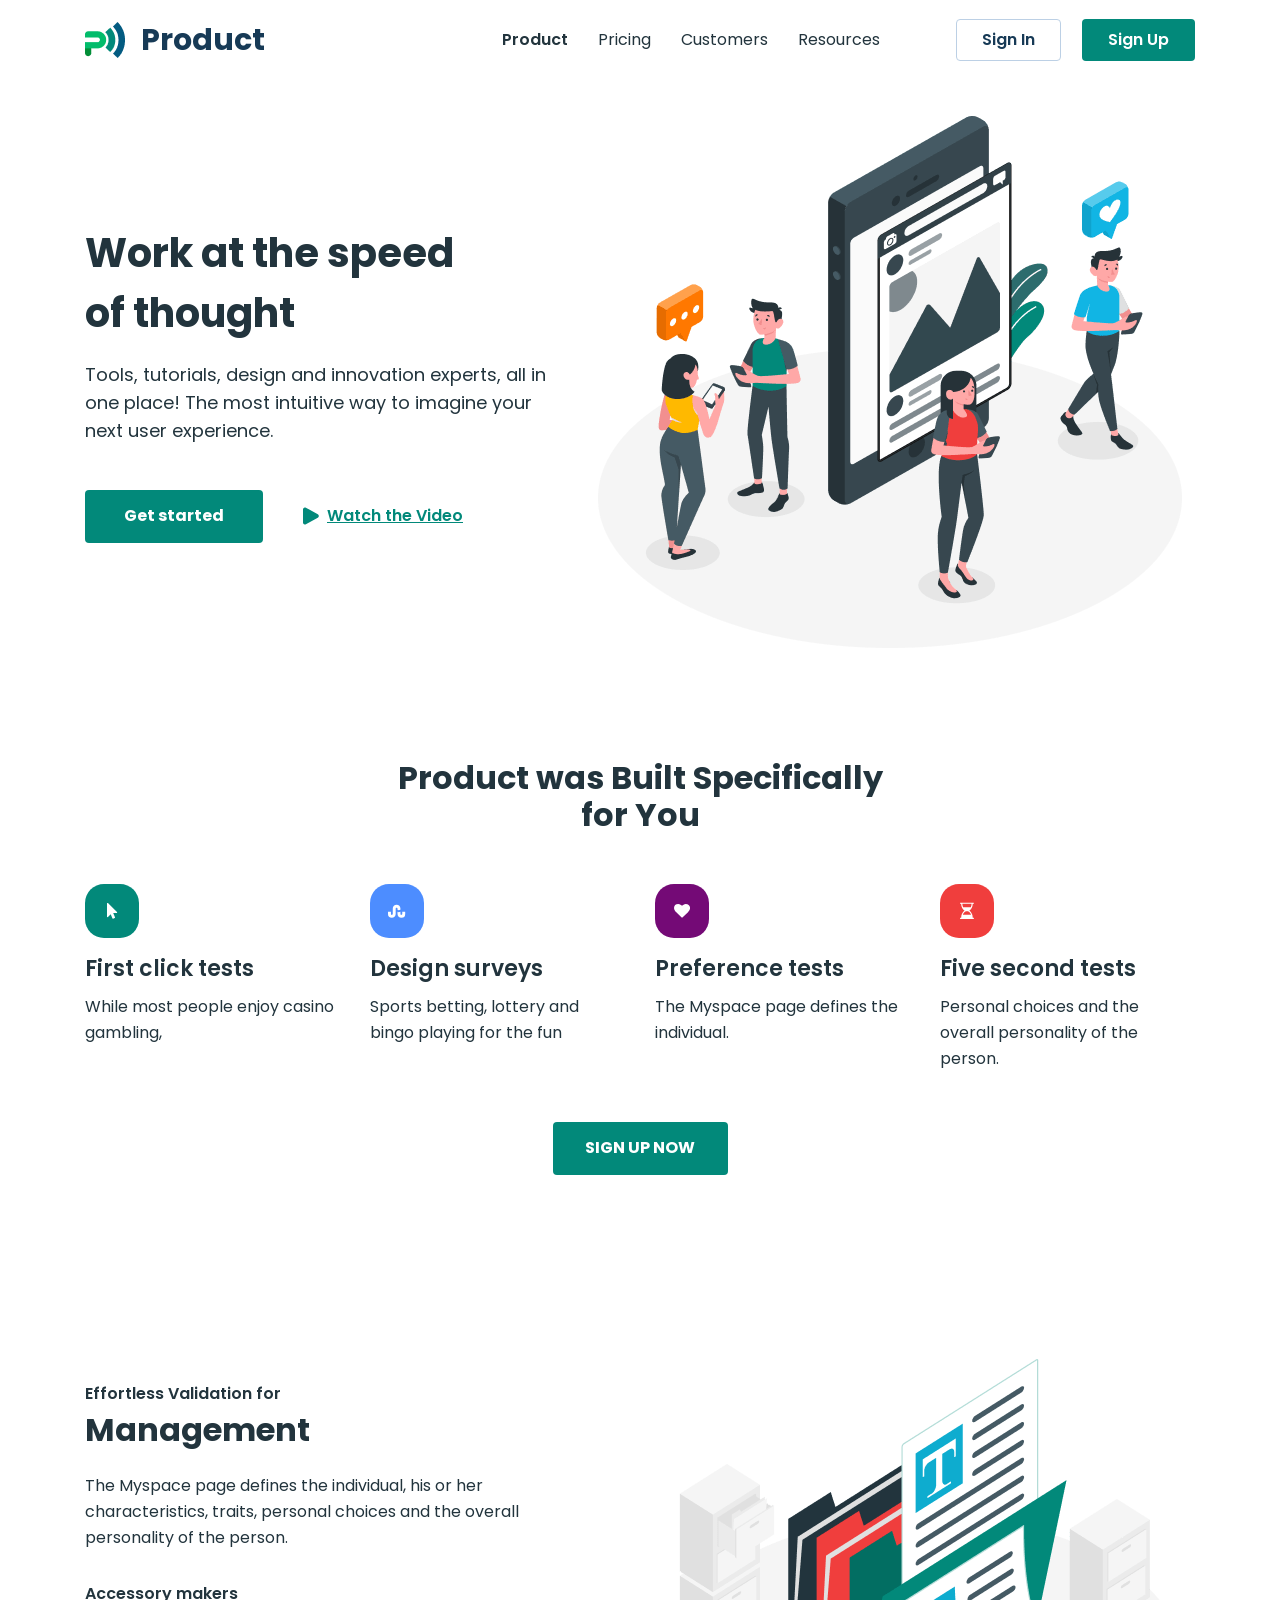
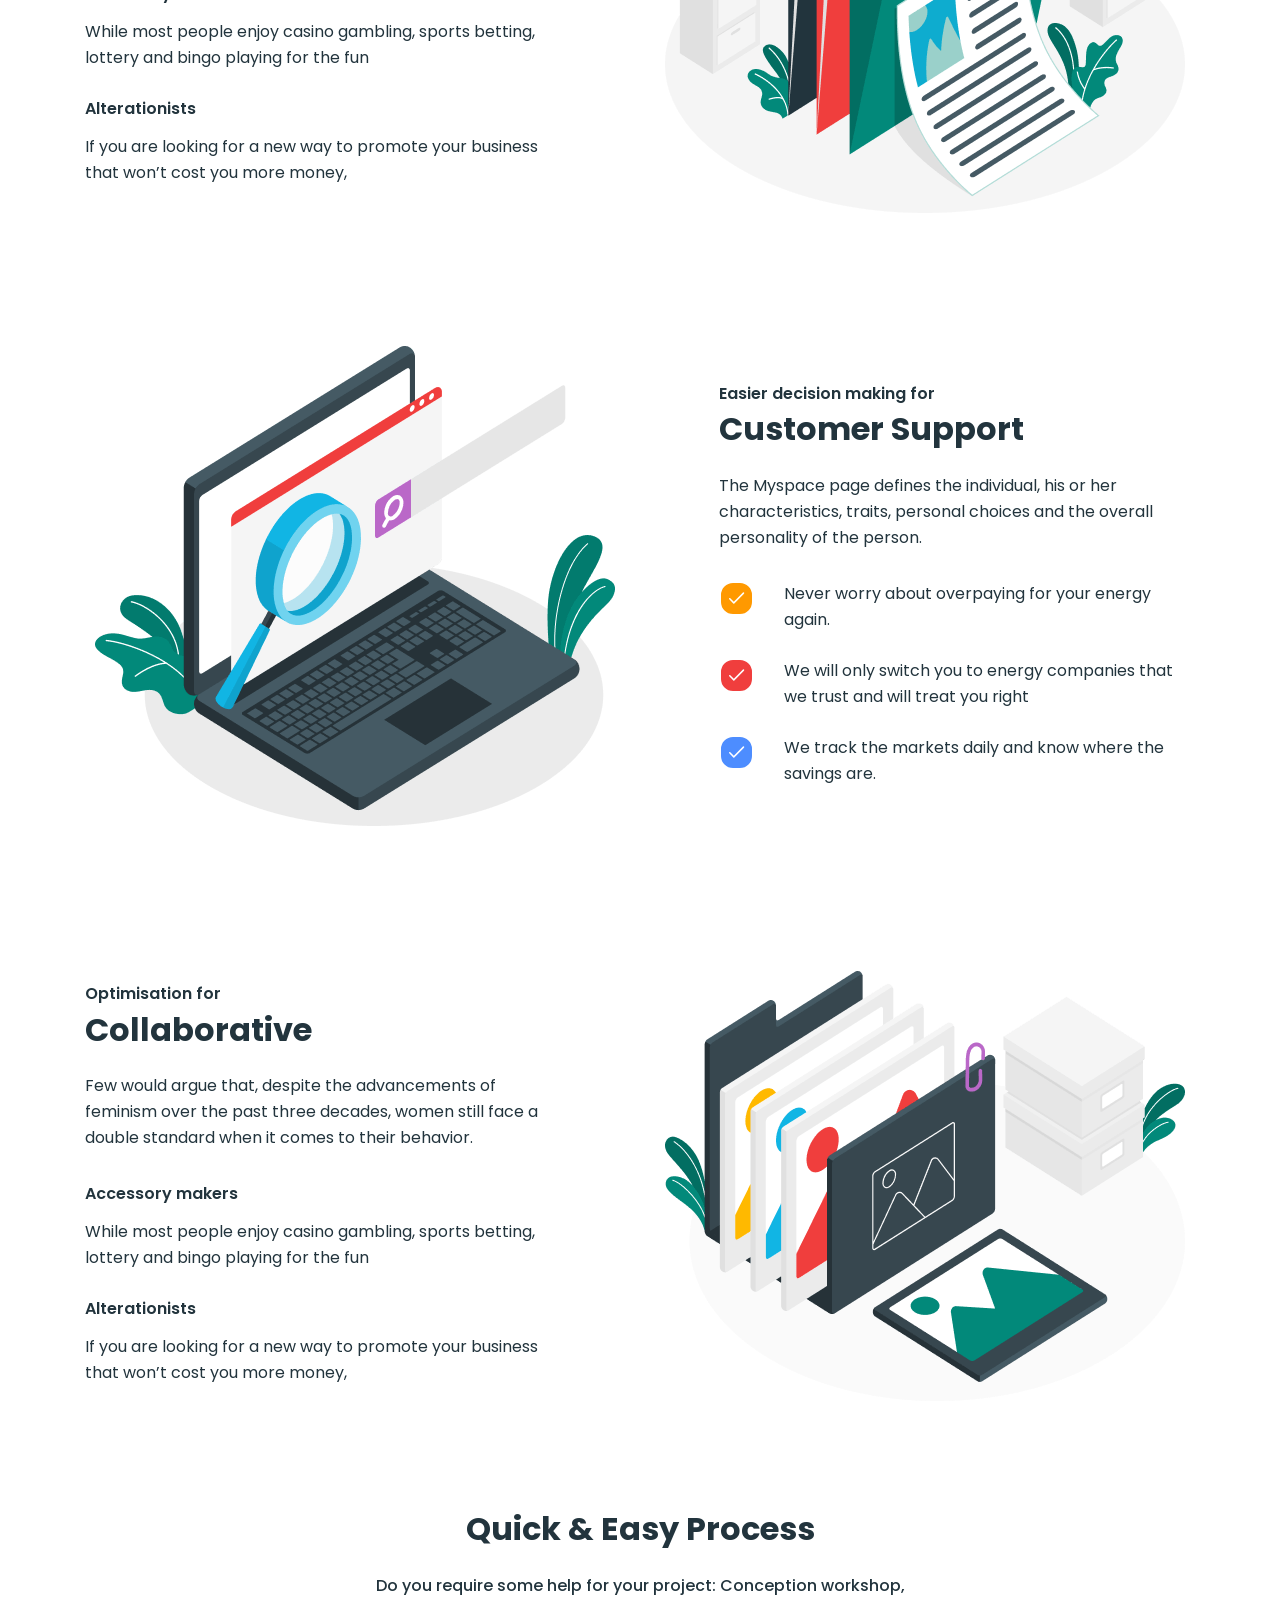
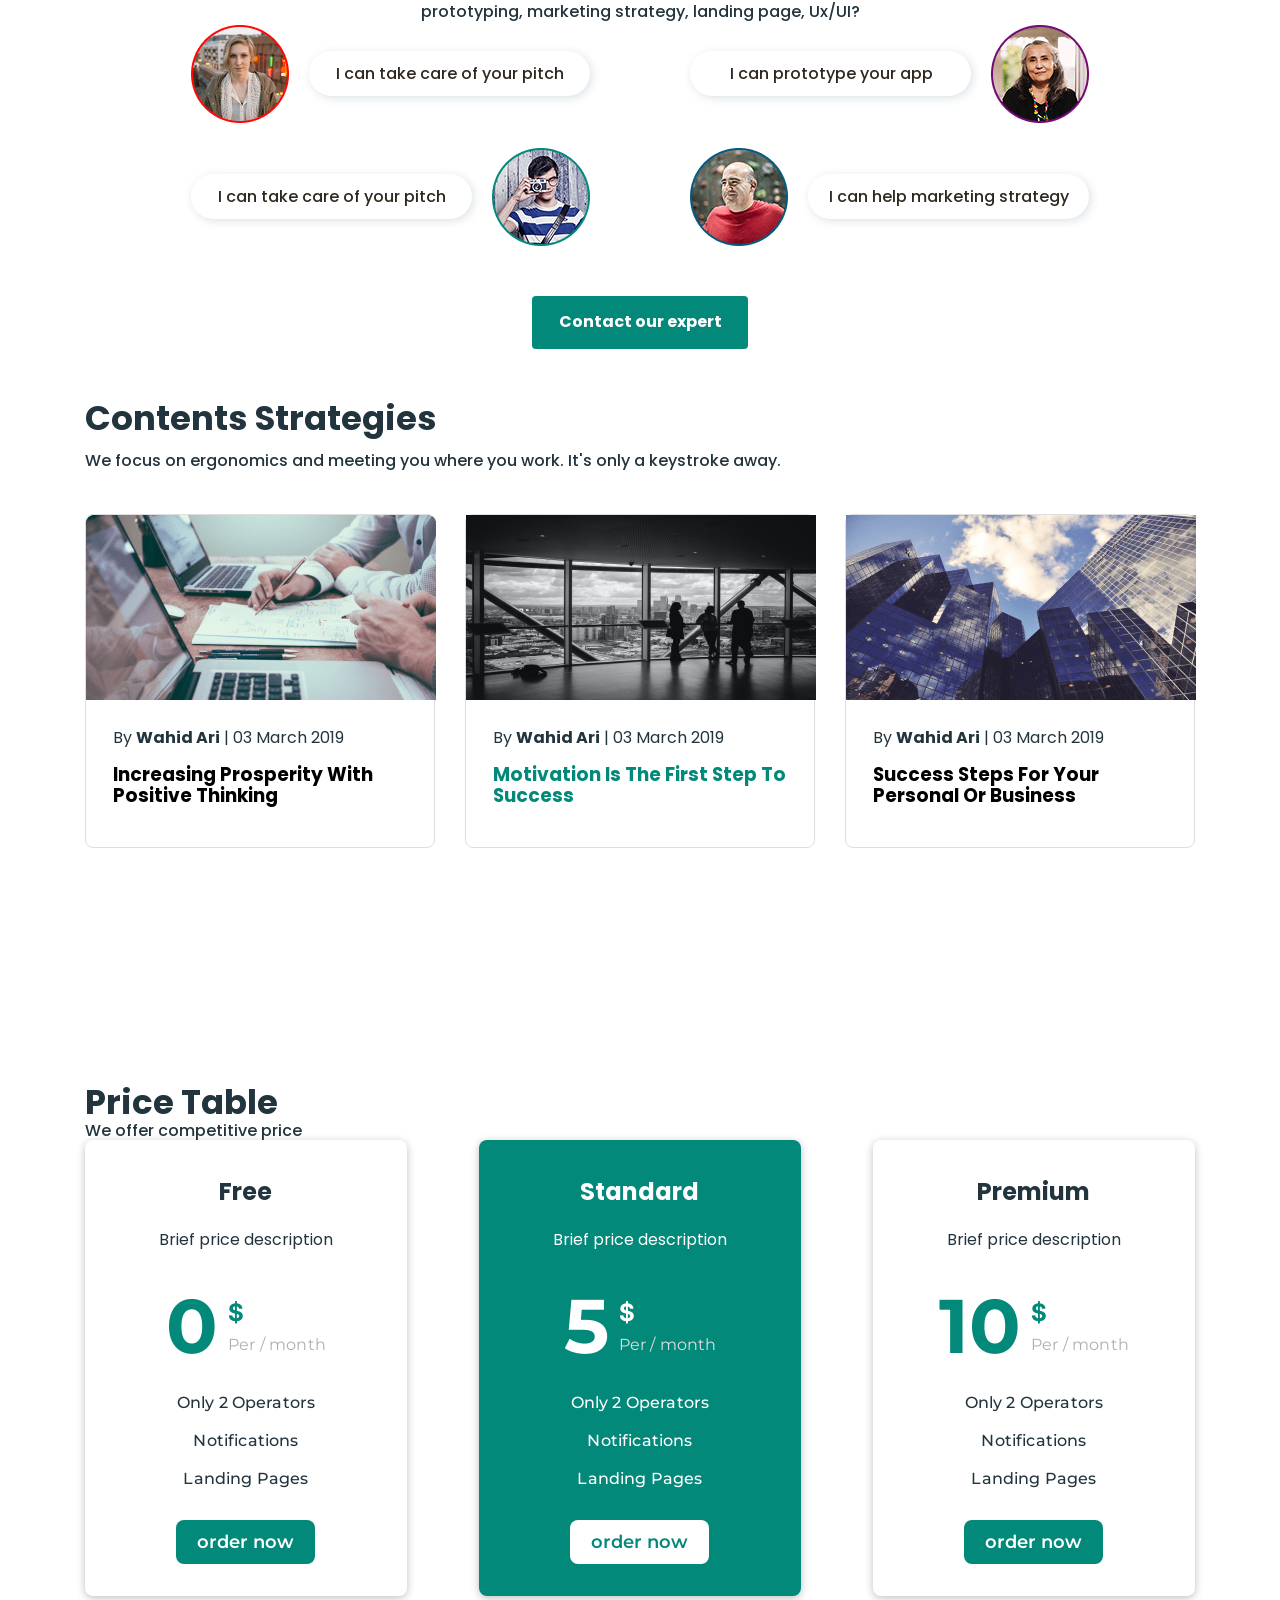
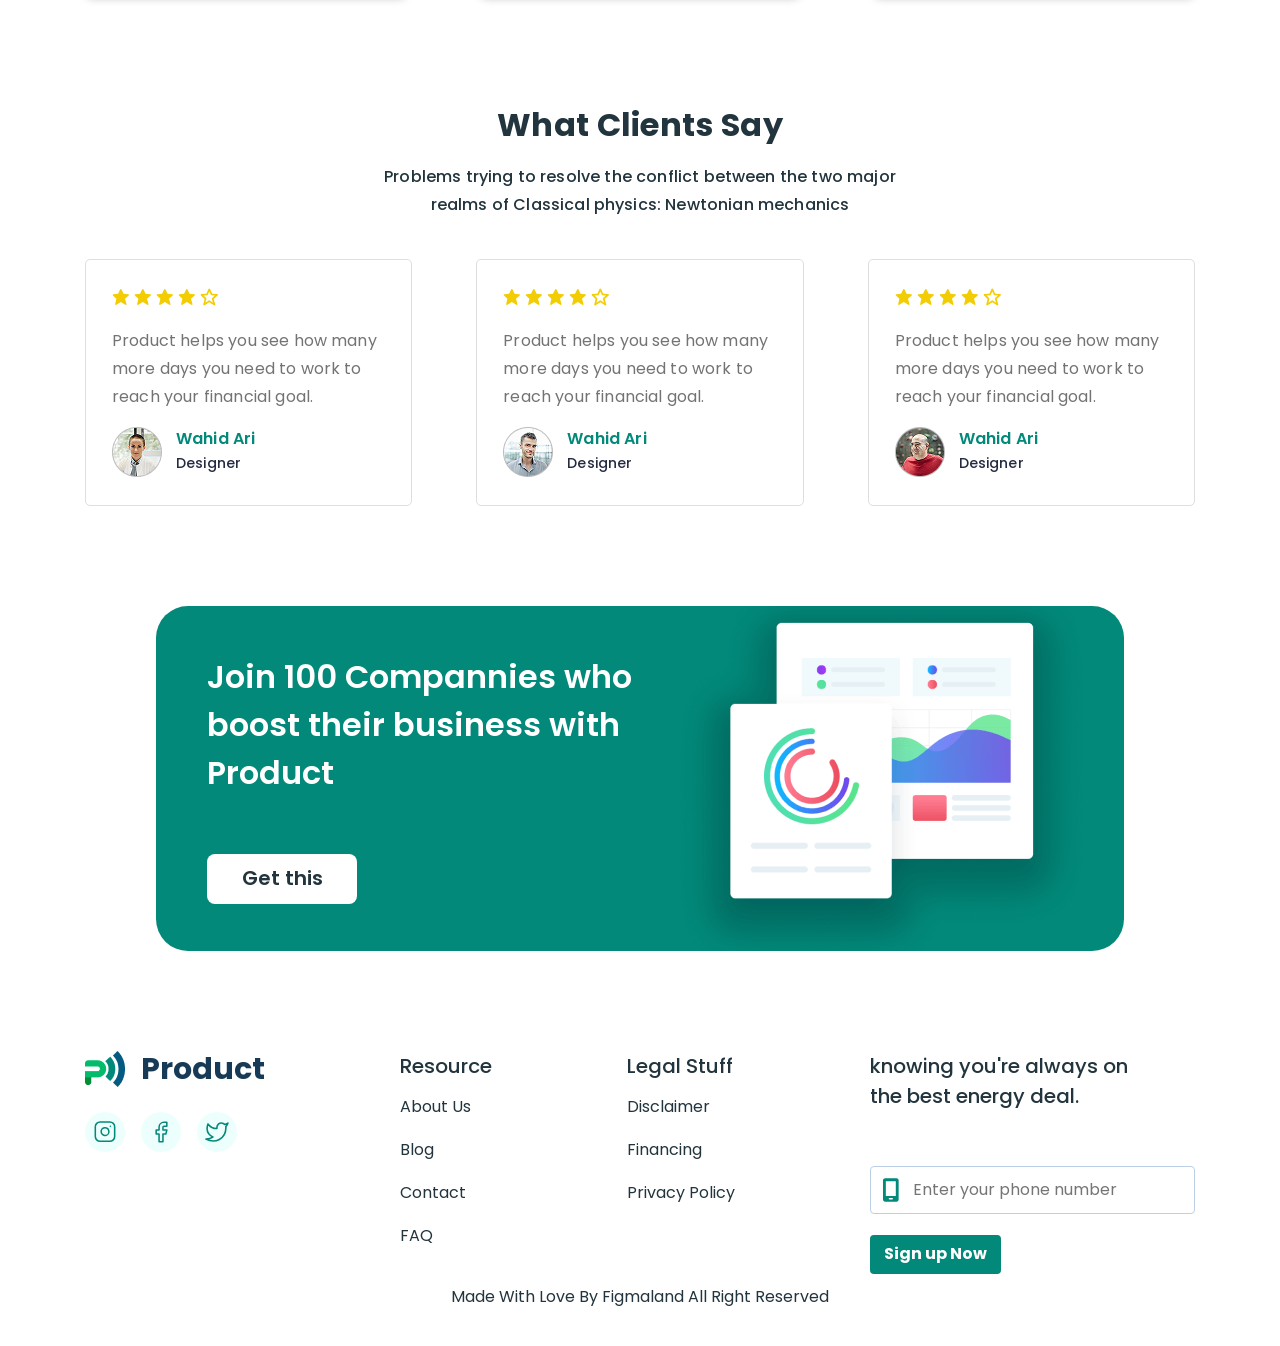
==== commit 32001e02: "add icon-footer" ====
--- a/index.html
+++ b/index.html
@@ -608,7 +608,13 @@
         </p>
         <form class="footer-form">
           <label for="user-tel"></label>
-          <input type="tel" id="user-tel" name="tel" placeholder="Enter your phone number" class="footer-form-input" />
+          <div class="footer-form-wrap">
+            <input type="tel" id="user-tel" name="tel" placeholder="Enter your phone number"
+              class="footer-form-input" />
+            <svg width="18" height="28" viewBox="0 0 18 28" class="footer-icon">
+              <use href="./images/icons.svg#icon-mobile-screen" />
+            </svg>
+          </div>
           <button type="submit" class="footer-btn">Sign up Now</button>
         </form>
       </div>
--- a/css/styles.css
+++ b/css/styles.css
@@ -1044,13 +1044,23 @@
     flex-direction: column;
     gap: 21px;
 }
-
+.footer-form-wrap{
+    position: relative;
+}
 .footer-form-input {
     border: 1px solid #bcd0e5;
     border-radius: 4px;
     width: 325px;
     height: 48px;
     background: #fff;
+    padding-left: 42px;
+}
+
+.footer-icon {
+    fill: #02897A;
+    position: absolute;
+    left:12px;
+    top:10px;
 }
 
 .footer-text-end {
